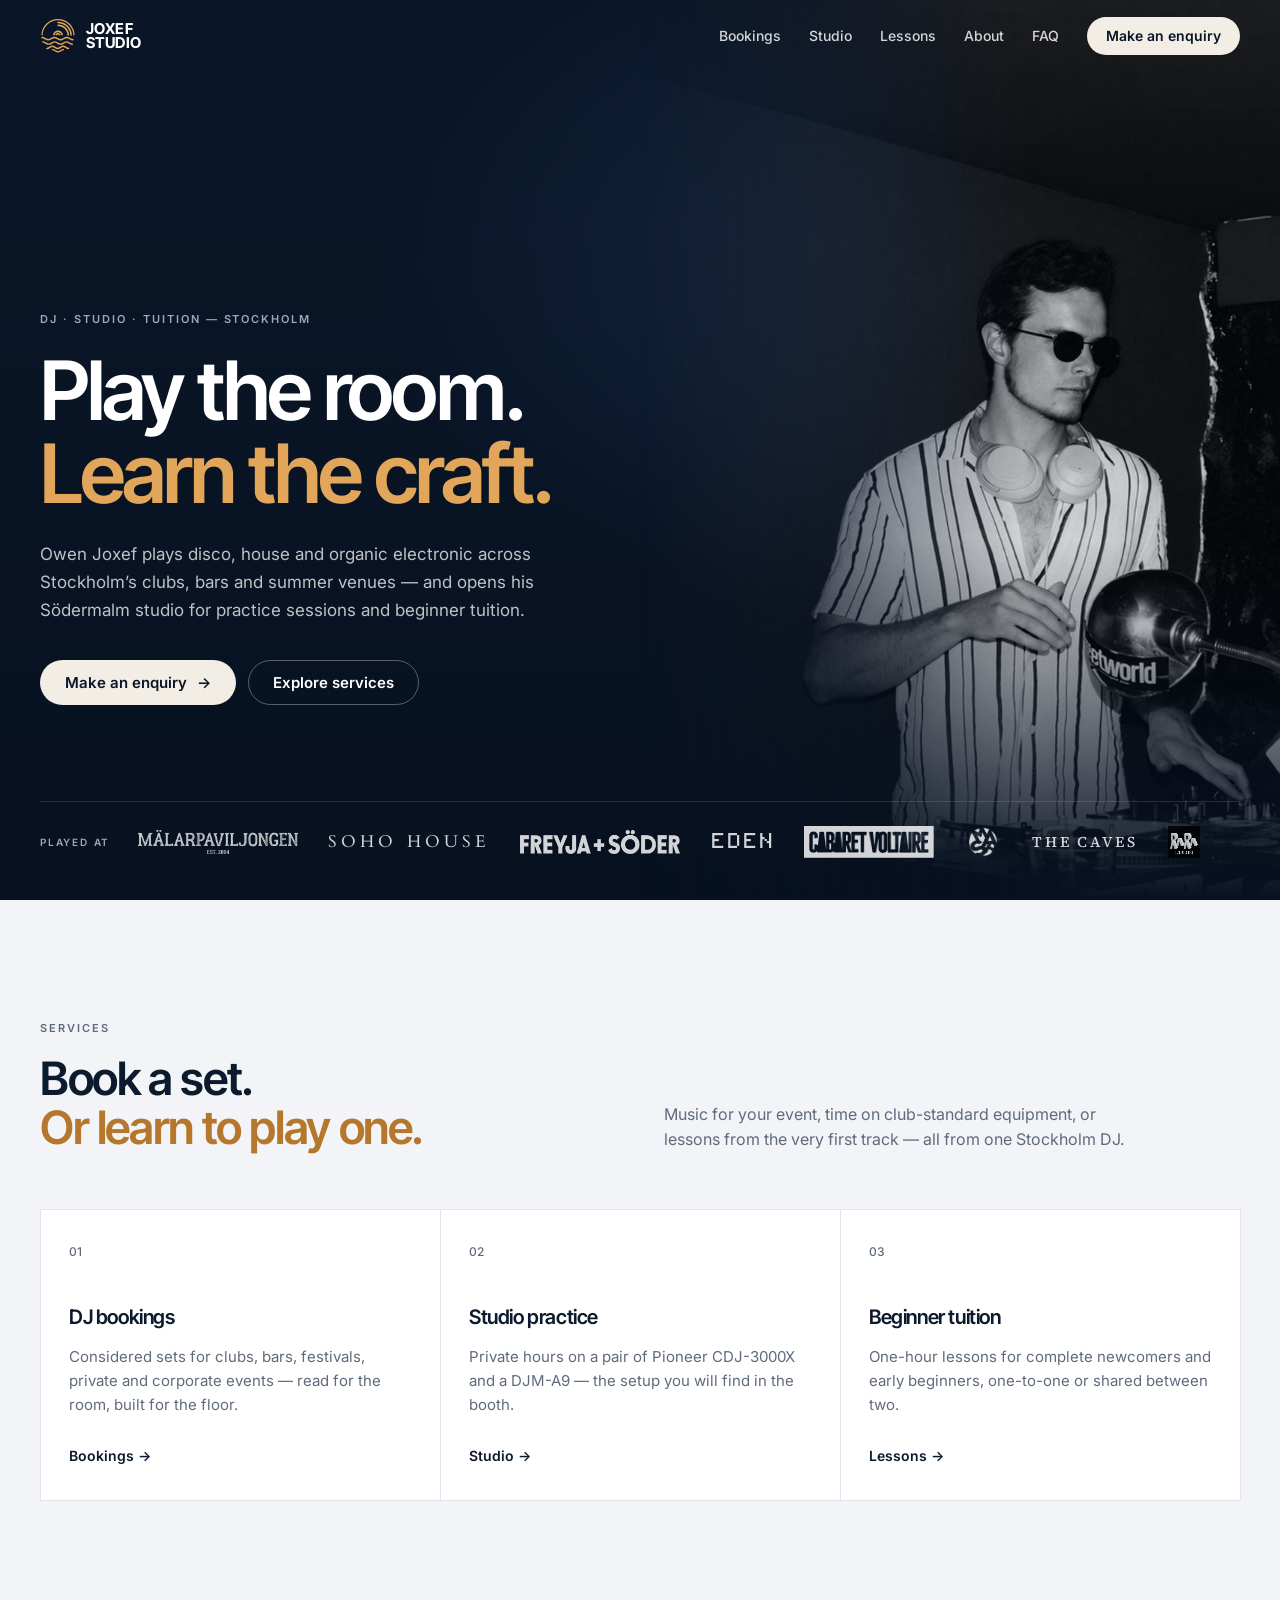
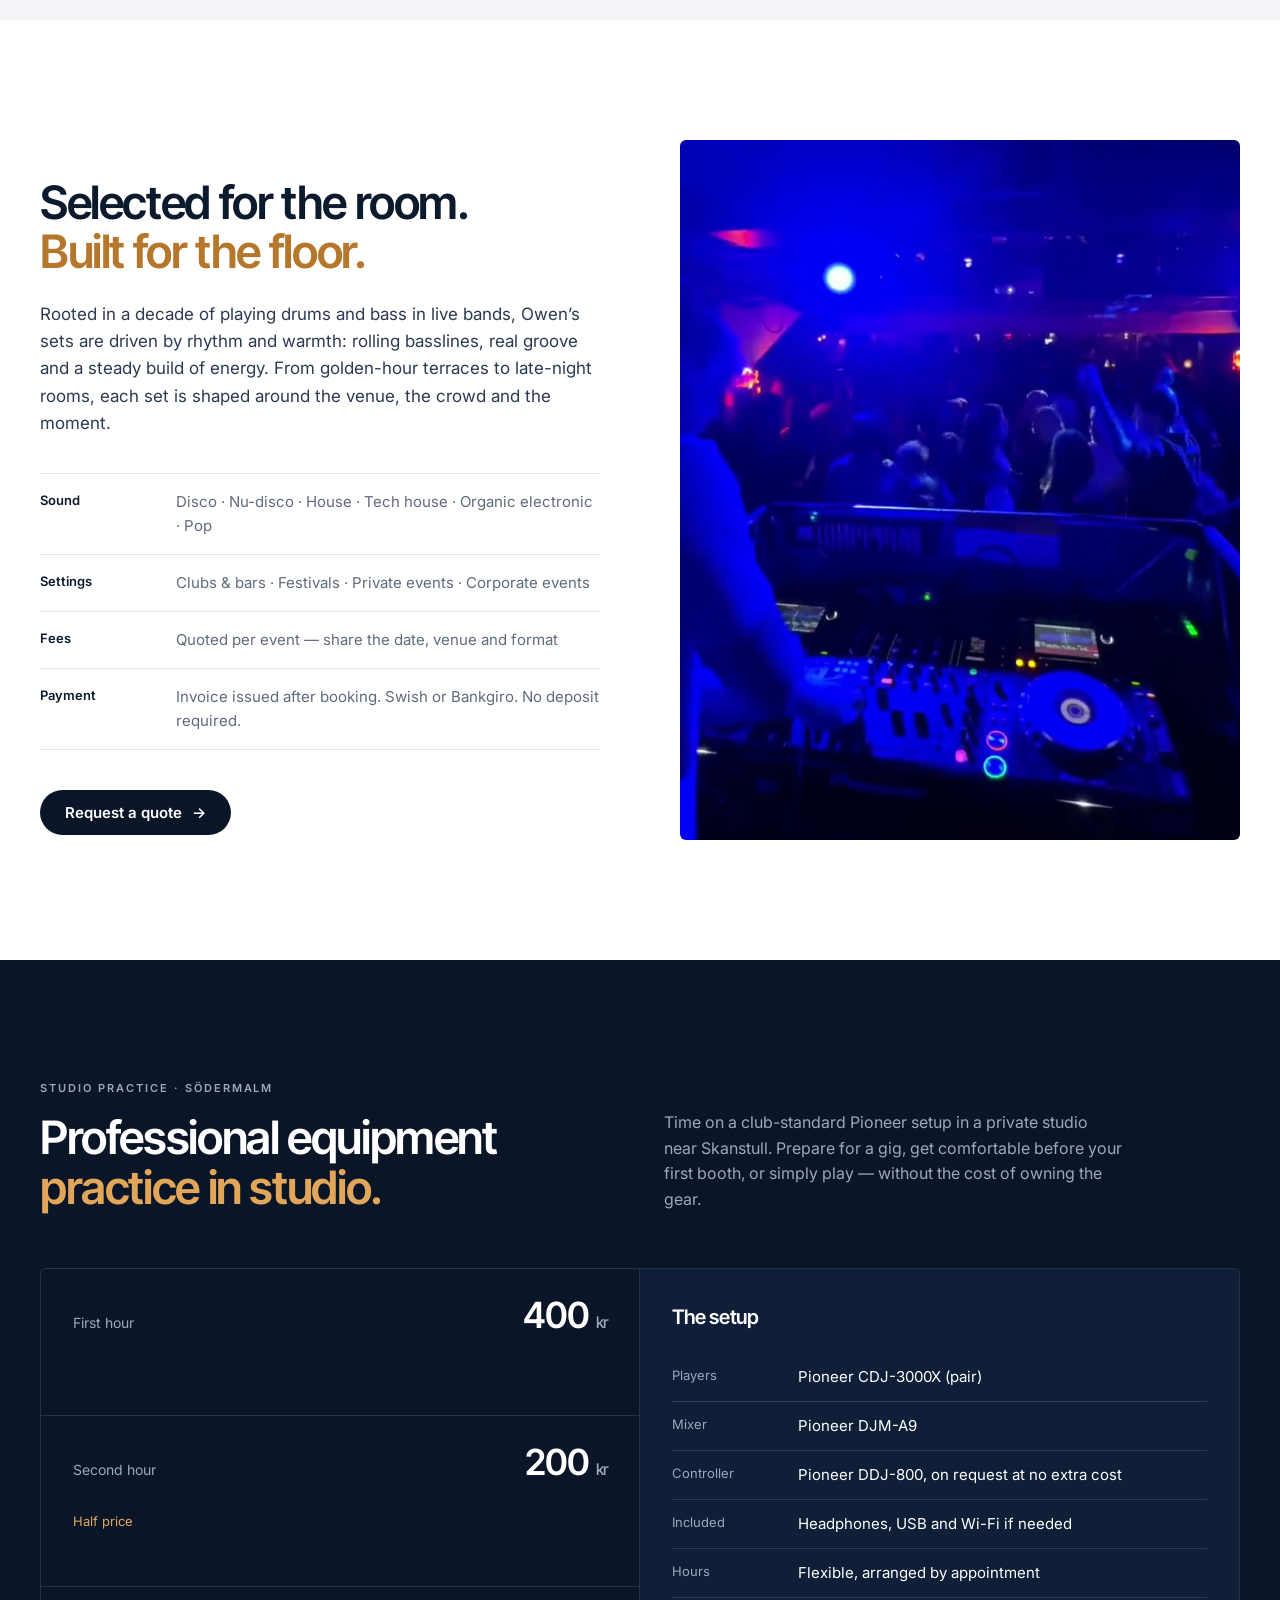
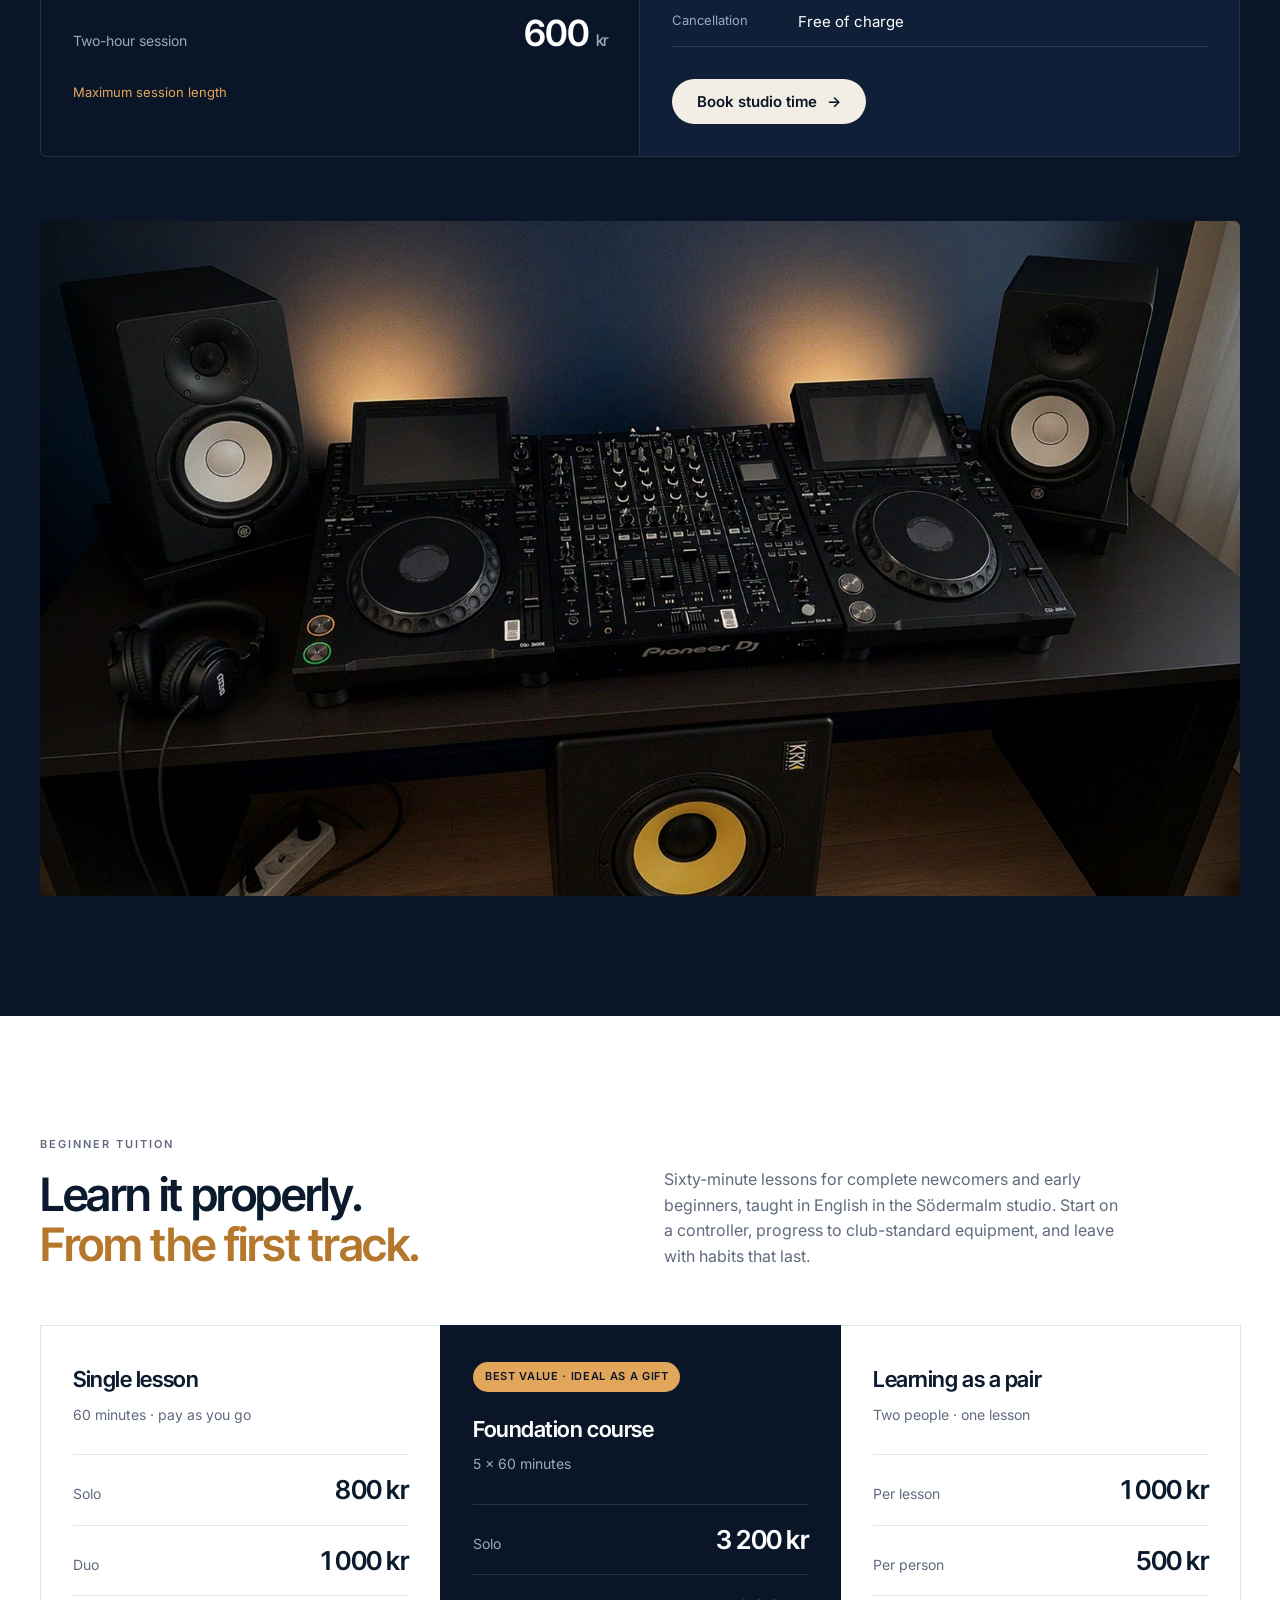
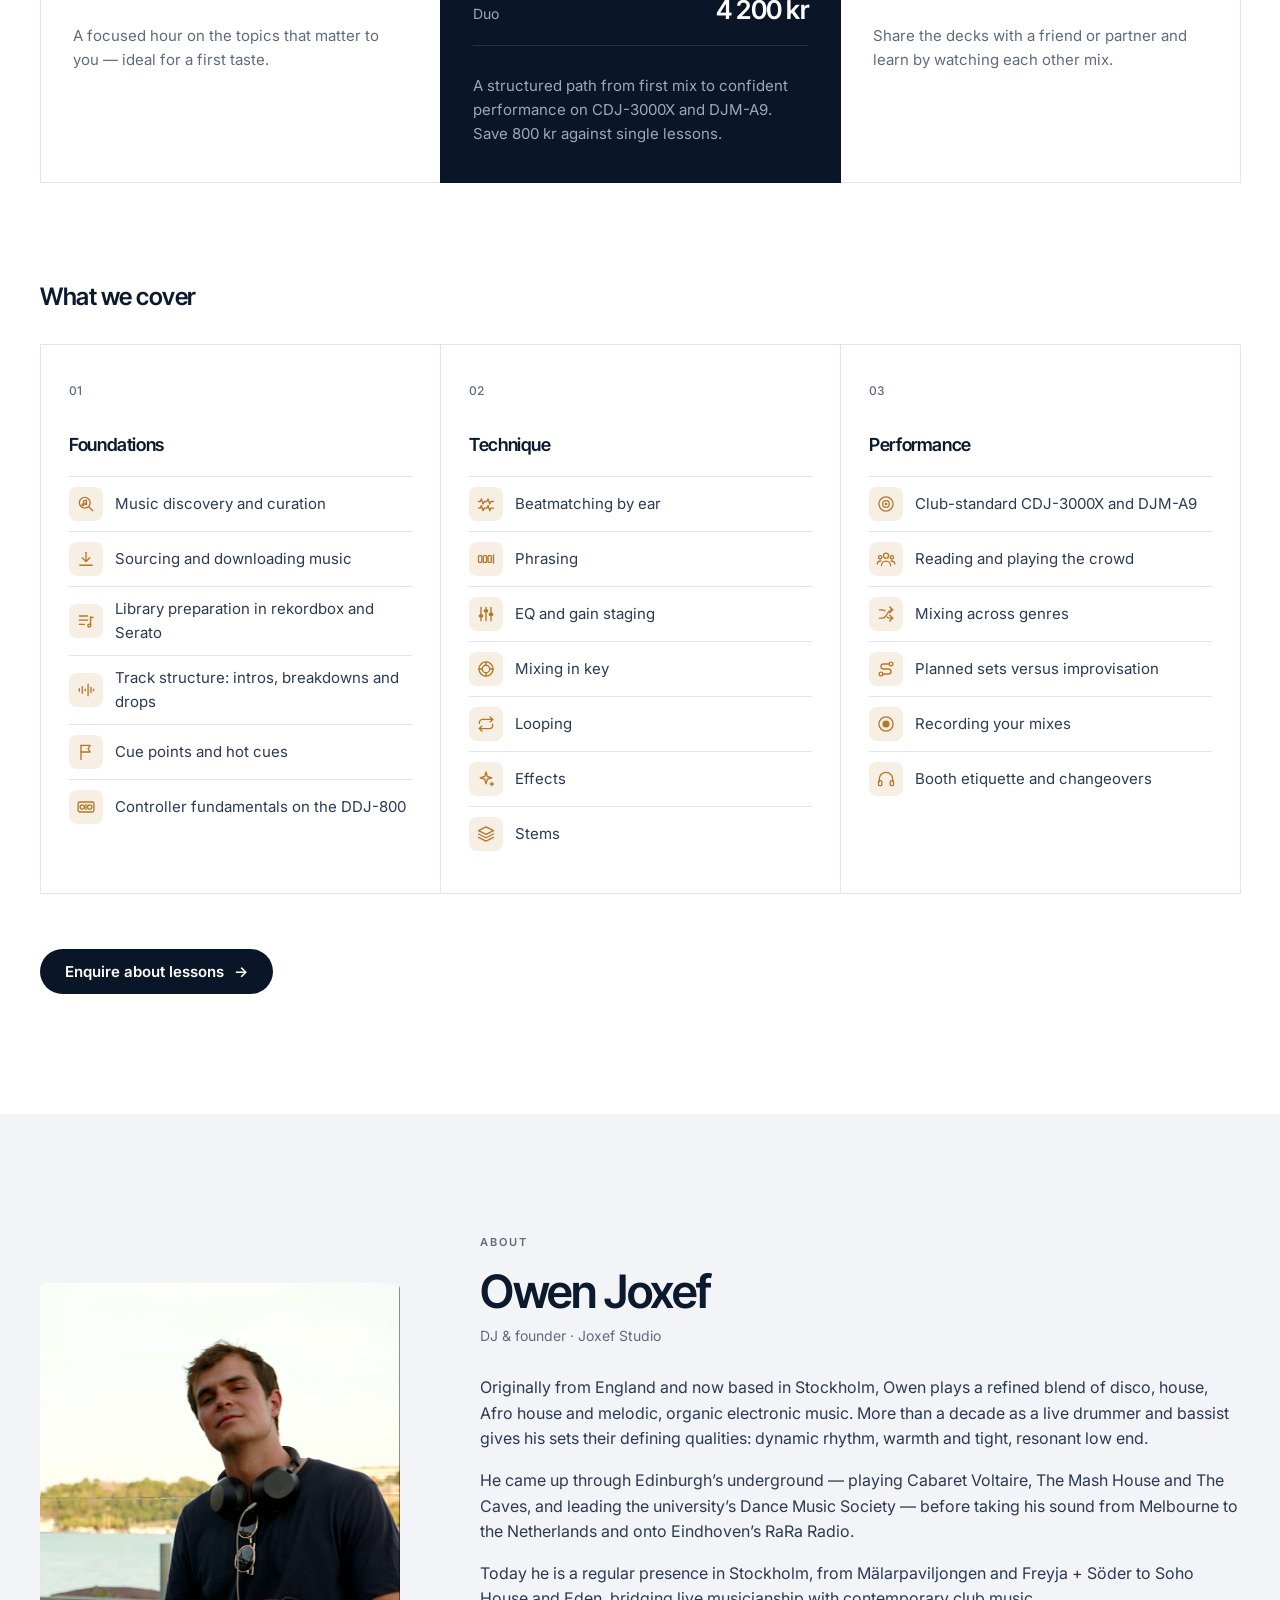
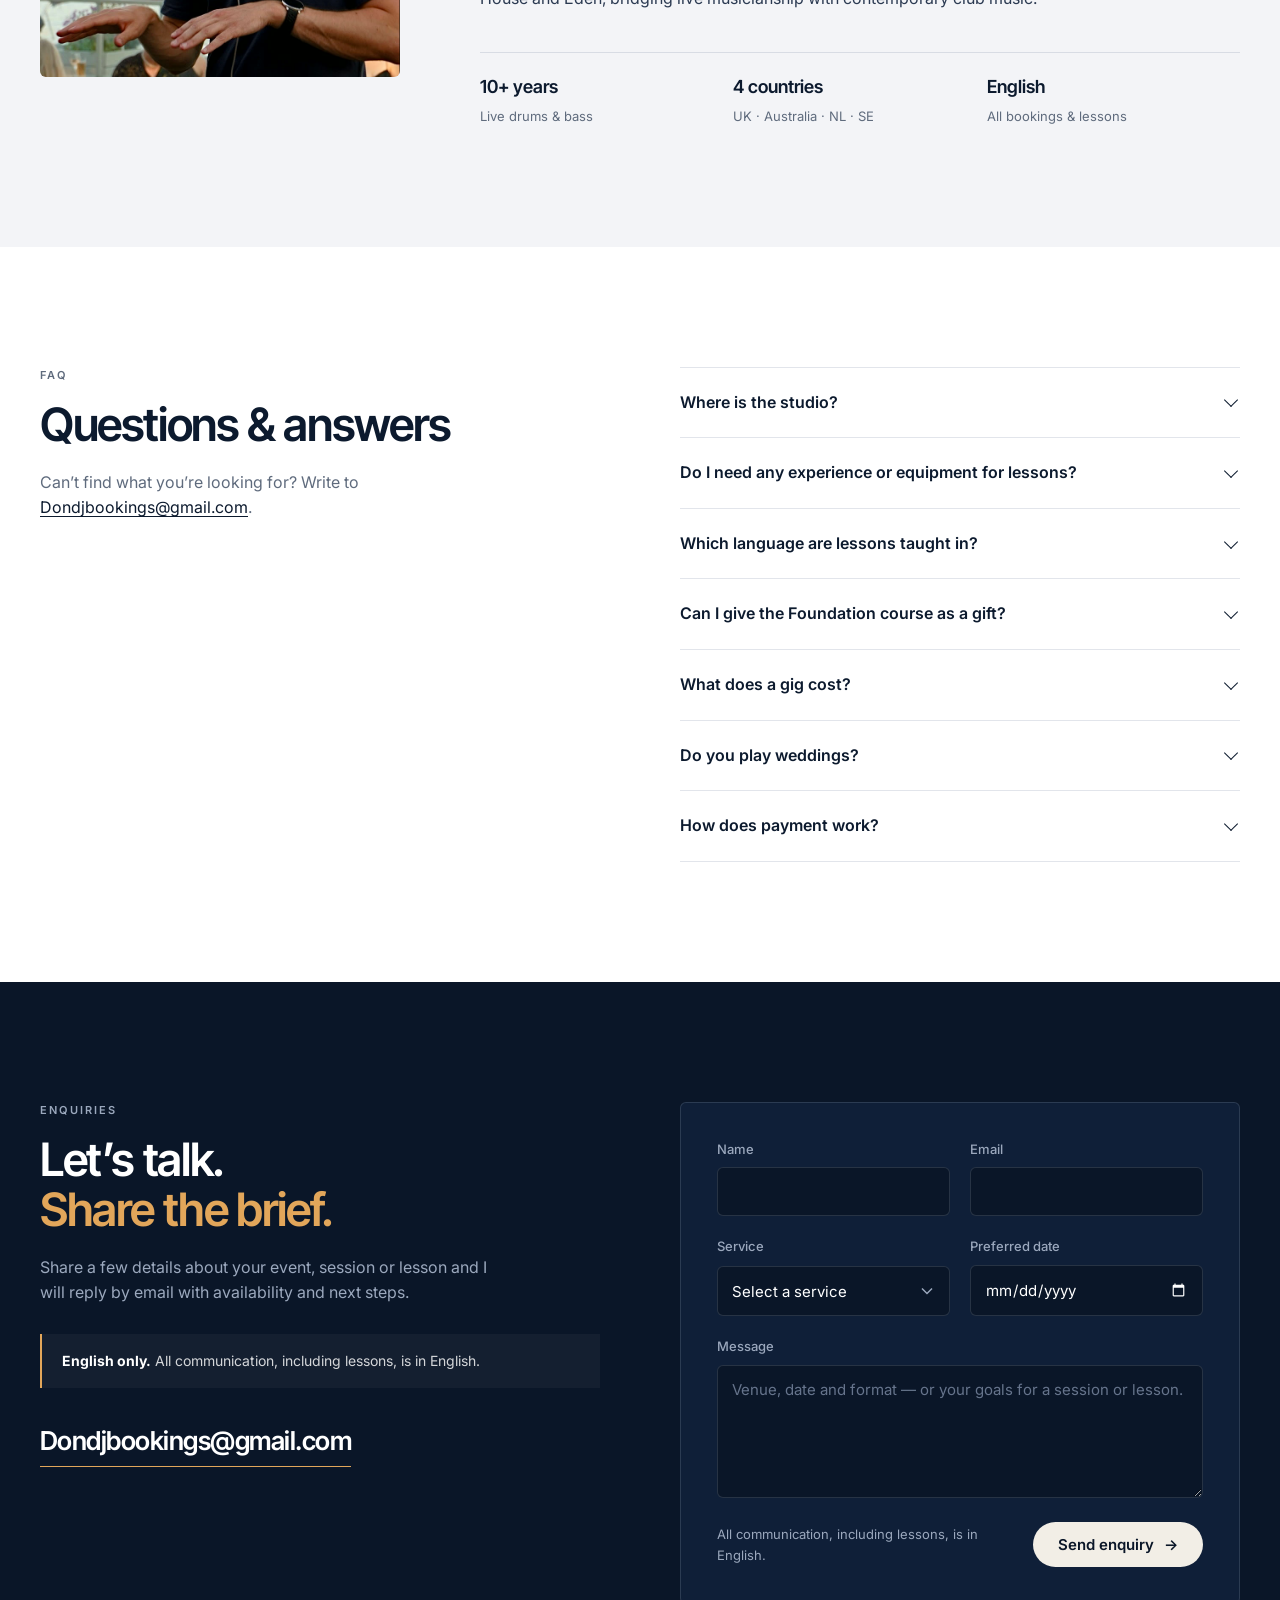
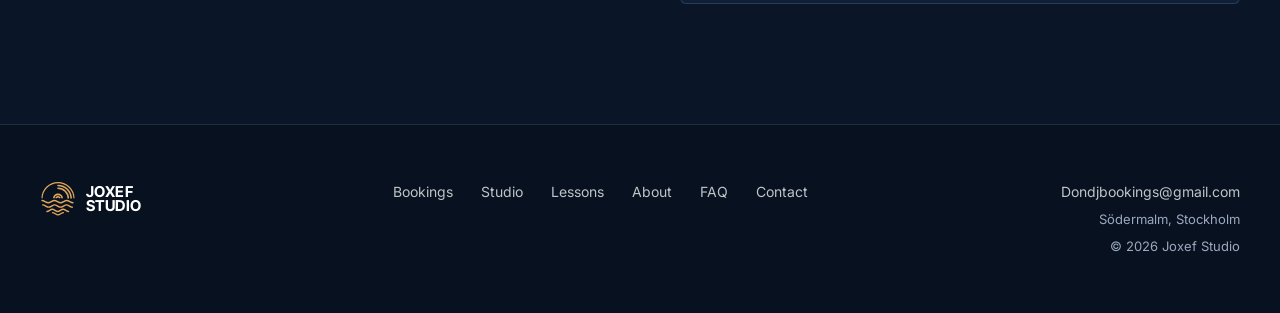
==== index.html @ fbe7a9bc "Launch Joxef Studio website Co-authored-by: Cursor <cursoragent@cursor.com>" ====
<!DOCTYPE html>
<html lang="en">
  <head>
    <meta charset="UTF-8" />
    <meta name="viewport" content="width=device-width, initial-scale=1.0" />
    <title>Joxef Studio | Owen Joxef — DJ, Studio Practice &amp; Tuition in Stockholm</title>
    <meta
      name="description"
      content="Owen Joxef is a Stockholm-based DJ playing disco, house and organic electronic. Bookings for clubs, festivals and private events, plus CDJ-3000X and DJM-A9 studio practice and beginner tuition in Södermalm."
    />
    <meta name="theme-color" content="#0a1628" />
    <link rel="icon" href="assets/favicon.svg?v=4" type="image/svg+xml" />
    <link rel="preconnect" href="https://fonts.googleapis.com" />
    <link rel="preconnect" href="https://fonts.gstatic.com" crossorigin />
    <link
      href="https://fonts.googleapis.com/css2?family=Inter+Tight:wght@500;600;700&family=Inter:wght@400;500;600&family=Cardo&family=Source+Serif+4:wght@500&display=swap"
      rel="stylesheet"
    />
    <link rel="stylesheet" href="styles.css?v=4" />
  </head>
  <body>
    <a class="skip-link" href="#main">Skip to content</a>

    <svg class="sr-only" aria-hidden="true" focusable="false">
      <defs>
        <g id="i-discover" fill="none" stroke="currentColor" stroke-width="1.6" stroke-linecap="round" stroke-linejoin="round">
          <circle cx="10.5" cy="10.5" r="6.5" /><path d="m20 20-4.7-4.7" /><path d="M9 13V8.2l3.5-.9v4.4" /><circle cx="8.2" cy="13" r="1" /><circle cx="11.7" cy="11.7" r="1" />
        </g>
        <g id="i-download" fill="none" stroke="currentColor" stroke-width="1.6" stroke-linecap="round" stroke-linejoin="round">
          <path d="M12 4v11" /><path d="m7.5 10.5 4.5 4.5 4.5-4.5" /><path d="M4.5 19.5h15" />
        </g>
        <g id="i-library" fill="none" stroke="currentColor" stroke-width="1.6" stroke-linecap="round" stroke-linejoin="round">
          <path d="M4 6h10M4 11h10M4 16h6" /><path d="M17.5 17V7l3 1" /><circle cx="16" cy="17.5" r="1.8" />
        </g>
        <g id="i-controller" fill="none" stroke="currentColor" stroke-width="1.6" stroke-linecap="round" stroke-linejoin="round">
          <rect x="2.5" y="6" width="19" height="12" rx="2" /><circle cx="7.5" cy="12" r="2.6" /><circle cx="16.5" cy="12" r="2.6" /><path d="M12 9v6" />
        </g>
        <g id="i-beatmatch" fill="none" stroke="currentColor" stroke-width="1.6" stroke-linecap="round" stroke-linejoin="round">
          <path d="M3 9h2l1.5-3 2 6 1.5-3h3l1.5-3 2 6 1.5-3H21" /><path d="M3 17h2l1.5-3 2 6 1.5-3h3l1.5-3 2 6 1.5-3H21" />
        </g>
        <g id="i-phrase" fill="none" stroke="currentColor" stroke-width="1.6" stroke-linecap="round" stroke-linejoin="round">
          <rect x="3" y="8" width="4" height="8" rx="1" /><rect x="8.7" y="8" width="4" height="8" rx="1" /><rect x="14.4" y="8" width="4" height="8" rx="1" /><path d="M21 7v10" />
        </g>
        <g id="i-loop" fill="none" stroke="currentColor" stroke-width="1.6" stroke-linecap="round" stroke-linejoin="round">
          <path d="M17 3.5 20 6.5l-3 3" /><path d="M4 11.5v-1a4 4 0 0 1 4-4h12" /><path d="M7 20.5 4 17.5l3-3" /><path d="M20 12.5v1a4 4 0 0 1-4 4H4" />
        </g>
        <g id="i-effects" fill="none" stroke="currentColor" stroke-width="1.6" stroke-linecap="round" stroke-linejoin="round">
          <path d="M12 3.5 13.6 9l5.4 1.6-5.4 1.6L12 17.7l-1.6-5.5L5 10.6 10.4 9z" /><path d="M19 16v4M17 18h4" />
        </g>
        <g id="i-stems" fill="none" stroke="currentColor" stroke-width="1.6" stroke-linecap="round" stroke-linejoin="round">
          <path d="m12 3.5 9 4.5-9 4.5L3 8z" /><path d="m3 12 9 4.5 9-4.5" /><path d="m3 16 9 4.5 9-4.5" />
        </g>
        <g id="i-cdj" fill="none" stroke="currentColor" stroke-width="1.6" stroke-linecap="round" stroke-linejoin="round">
          <circle cx="12" cy="12" r="8.5" /><circle cx="12" cy="12" r="4" /><circle cx="12" cy="12" r=".8" fill="currentColor" />
        </g>
        <g id="i-genres" fill="none" stroke="currentColor" stroke-width="1.6" stroke-linecap="round" stroke-linejoin="round">
          <path d="M16.5 3.5 20 7l-3.5 3.5" /><path d="M4 17h3.5c2 0 3.2-1 4.3-2.6l2.4-3.8C15.3 9 16.5 7 18.5 7H20" /><path d="M16.5 13.5 20 17l-3.5 3.5" /><path d="M4 7h3.5c1.4 0 2.4.5 3.2 1.3" /><path d="M13.3 15.7c.8.8 1.8 1.3 3.2 1.3H20" />
        </g>
        <g id="i-structure" fill="none" stroke="currentColor" stroke-width="1.6" stroke-linecap="round" stroke-linejoin="round">
          <path d="M4 10.5v3M7.5 8v8M11 11v2M14.5 5v14M18 9v6M21 11v2" />
        </g>
        <g id="i-cue" fill="none" stroke="currentColor" stroke-width="1.6" stroke-linecap="round" stroke-linejoin="round">
          <path d="M6 21V4" /><path d="M6 4h11l-2.5 4L17 12H6" />
        </g>
        <g id="i-eq" fill="none" stroke="currentColor" stroke-width="1.6" stroke-linecap="round" stroke-linejoin="round">
          <path d="M6 4v16M12 4v16M18 4v16" /><rect x="4" y="13" width="4" height="2.5" rx="1" fill="currentColor" /><rect x="10" y="7" width="4" height="2.5" rx="1" fill="currentColor" /><rect x="16" y="11" width="4" height="2.5" rx="1" fill="currentColor" />
        </g>
        <g id="i-key" fill="none" stroke="currentColor" stroke-width="1.6" stroke-linecap="round" stroke-linejoin="round">
          <circle cx="12" cy="12" r="8.5" /><circle cx="12" cy="12" r="4.5" /><path d="M12 3.5v4M20.5 12h-4M12 20.5v-4M3.5 12h4" />
        </g>
        <g id="i-crowd" fill="none" stroke="currentColor" stroke-width="1.6" stroke-linecap="round" stroke-linejoin="round">
          <circle cx="12" cy="8" r="3" /><path d="M6.5 20a5.5 5.5 0 0 1 11 0" /><circle cx="5" cy="10" r="2" /><path d="M1.5 18a3.5 3.5 0 0 1 4.5-3.4" /><circle cx="19" cy="10" r="2" /><path d="M22.5 18a3.5 3.5 0 0 0-4.5-3.4" />
        </g>
        <g id="i-record" fill="none" stroke="currentColor" stroke-width="1.6" stroke-linecap="round" stroke-linejoin="round">
          <circle cx="12" cy="12" r="8.5" /><circle cx="12" cy="12" r="3.5" fill="currentColor" />
        </g>
        <g id="i-etiquette" fill="none" stroke="currentColor" stroke-width="1.6" stroke-linecap="round" stroke-linejoin="round">
          <path d="M4 15v-3a8 8 0 0 1 16 0v3" /><rect x="3" y="14" width="4" height="6" rx="1.5" /><rect x="17" y="14" width="4" height="6" rx="1.5" />
        </g>
        <g id="i-plan" fill="none" stroke="currentColor" stroke-width="1.6" stroke-linecap="round" stroke-linejoin="round">
          <circle cx="6" cy="18" r="2.2" /><circle cx="18" cy="6" r="2.2" /><path d="M8.2 18H15a3 3 0 0 0 0-6H9a3 3 0 0 1 0-6h6.8" />
        </g>
      </defs>
    </svg>

    <header class="site-header" data-header>
      <div class="header-inner">
        <a class="brand" href="#top" aria-label="Joxef Studio, back to top">
          <img class="brand-mark" src="assets/mark.svg?v=4" alt="" width="36" height="36" />
          <span class="wordmark">
            <span>Joxef</span>
            <span>Studio</span>
          </span>
        </a>
        <nav class="site-nav" id="site-nav" data-nav aria-label="Main">
          <a href="#bookings">Bookings</a>
          <a href="#studio">Studio</a>
          <a href="#lessons">Lessons</a>
          <a href="#about">About</a>
          <a href="#faq">FAQ</a>
          <a class="btn btn-light btn-sm nav-cta" href="#contact">Make an enquiry</a>
        </nav>
        <button
          class="nav-toggle"
          type="button"
          aria-expanded="false"
          aria-controls="site-nav"
          data-nav-toggle
        >
          <span class="sr-only">Open menu</span>
          <span class="bar"></span>
          <span class="bar"></span>
        </button>
      </div>
    </header>

    <main id="main">
      <!-- Hero -->
      <section class="hero" id="top">
        <figure class="hero-media" data-photo>
          <img src="assets/hero.jpg" alt="Owen Joxef behind the decks" />
        </figure>
        <div class="container hero-inner">
          <div class="hero-copy">
            <p class="kicker reveal">DJ · Studio · Tuition — Stockholm</p>
            <h1 class="hero-title reveal">
              Play the room.<br />
              <span class="accent">Learn the craft.</span>
            </h1>
            <p class="hero-lead reveal">
              Owen Joxef plays disco, house and organic electronic across Stockholm’s clubs,
              bars and summer venues — and opens his Södermalm studio for practice sessions
              and beginner tuition.
            </p>
            <div class="hero-actions reveal">
              <a class="btn btn-light" href="#contact">
                Make an enquiry <span class="arrow" aria-hidden="true">→</span>
              </a>
              <a class="btn btn-outline" href="#services">Explore services</a>
            </div>
          </div>
          <div class="credits reveal">
            <span class="credits-label">Played at</span>
            <ul class="venue-logos">
              <li>
                <img class="logo-white" src="assets/venues/malarpaviljongen.png" alt="Mälarpaviljongen" />
              </li>
              <li><span class="venue-word venue-soho">Soho House</span></li>
              <li>
                <img class="logo-white" src="assets/venues/freyja-soder.png" alt="Freyja + Söder" />
              </li>
              <li><span class="venue-word venue-eden">Eden</span></li>
              <li>
                <img src="assets/venues/cabaret-voltaire.png" alt="Cabaret Voltaire" />
              </li>
              <li>
                <img class="logo-white" src="assets/venues/mash-house.png" alt="The Mash House" />
              </li>
              <li>
                <span class="venue-word venue-caves">The Caves</span>
              </li>
              <li>
                <img class="logo-screen" src="assets/venues/rara-radio.jpg" alt="RaRa Radio" />
              </li>
            </ul>
          </div>
        </div>
      </section>

      <!-- Services overview -->
      <section class="section section-grey" id="services">
        <div class="container">
          <div class="section-head">
            <div>
              <p class="eyebrow reveal">Services</p>
              <h2 class="section-title reveal">
                Book a set.<br />
                <span class="accent">Or learn to play one.</span>
              </h2>
            </div>
            <p class="section-intro reveal">
              Music for your event, time on club-standard equipment, or lessons from the very
              first track — all from one Stockholm&nbsp;DJ.
            </p>
          </div>

          <div class="grid grid-3">
            <a class="card card-link reveal" href="#bookings">
              <span class="card-num">01</span>
              <h3>DJ bookings</h3>
              <p>
                Considered sets for clubs, bars, festivals, private and corporate events —
                read for the room, built for the floor.
              </p>
              <span class="card-more">Bookings <span aria-hidden="true">→</span></span>
            </a>
            <a class="card card-link reveal" href="#studio">
              <span class="card-num">02</span>
              <h3>Studio practice</h3>
              <p>
                Private hours on a pair of Pioneer CDJ-3000X and a DJM-A9 — the setup you will
                find in the booth.
              </p>
              <span class="card-more">Studio <span aria-hidden="true">→</span></span>
            </a>
            <a class="card card-link reveal" href="#lessons">
              <span class="card-num">03</span>
              <h3>Beginner tuition</h3>
              <p>
                One-hour lessons for complete newcomers and early beginners, one-to-one or
                shared between two.
              </p>
              <span class="card-more">Lessons <span aria-hidden="true">→</span></span>
            </a>
          </div>
        </div>
      </section>

      <!-- Bookings -->
      <section class="section" id="bookings">
        <div class="container split">
          <div>
            <p class="eyebrow reveal">DJ bookings</p>
            <h2 class="section-title reveal">
              Selected for the room.<br />
              <span class="accent">Built for the floor.</span>
            </h2>
            <p class="body-lg reveal">
              Rooted in a decade of playing drums and bass in live bands, Owen’s sets are
              driven by rhythm and warmth: rolling basslines, real groove and a steady build
              of energy. From golden-hour terraces to late-night rooms, each set is shaped
              around the venue, the crowd and the moment.
            </p>

            <dl class="facts reveal">
              <div>
                <dt>Sound</dt>
                <dd>Disco · Nu-disco · House · Tech house · Organic electronic · Pop</dd>
              </div>
              <div>
                <dt>Settings</dt>
                <dd>Clubs &amp; bars · Festivals · Private events · Corporate events</dd>
              </div>
              <div>
                <dt>Fees</dt>
                <dd>Quoted per event — share the date, venue and format</dd>
              </div>
              <div>
                <dt>Payment</dt>
                <dd>
                  Invoice issued after booking. Swish or Bankgiro. No deposit required.
                </dd>
              </div>
            </dl>

            <a class="btn btn-dark reveal" href="#contact" data-service="DJ booking">
              Request a quote <span class="arrow" aria-hidden="true">→</span>
            </a>
          </div>
          <figure class="photo photo-tall reveal">
            <video
              class="club-loop"
              src="assets/club-loop.mp4"
              poster="assets/club-loop.jpg"
              autoplay
              muted
              loop
              playsinline
              preload="metadata"
              aria-label="Owen Joxef playing to a full dance floor at Patricia, Stockholm"
            ></video>
          </figure>
        </div>
      </section>

      <!-- Studio -->
      <section class="section section-dark" id="studio">
        <div class="container">
          <div class="section-head">
            <div>
              <p class="eyebrow reveal">Studio practice · Södermalm</p>
              <h2 class="section-title reveal">
                Professional equipment<br />
                <span class="accent">practice in studio.</span>
              </h2>
            </div>
            <p class="section-intro reveal">
              Time on a club-standard Pioneer setup in a private studio near Skanstull. Prepare
              for a gig, get comfortable before your first booth, or simply play — without the
              cost of owning the gear.
            </p>
          </div>

          <div class="studio-grid">
            <div class="rates reveal">
              <div class="rate">
                <span class="rate-label">First hour</span>
                <span class="rate-value">400 <small>kr</small></span>
              </div>
              <div class="rate">
                <span class="rate-label">Second hour</span>
                <span class="rate-value">200 <small>kr</small></span>
                <span class="rate-note">Half price</span>
              </div>
              <div class="rate">
                <span class="rate-label">Two-hour session</span>
                <span class="rate-value">600 <small>kr</small></span>
                <span class="rate-note">Maximum session length</span>
              </div>
            </div>

            <div class="spec reveal">
              <h3 class="spec-title">The setup</h3>
              <ul class="spec-list">
                <li><span>Players</span> Pioneer CDJ-3000X (pair)</li>
                <li><span>Mixer</span> Pioneer DJM-A9</li>
                <li><span>Controller</span> Pioneer DDJ-800, on request at no extra cost</li>
                <li><span>Included</span> Headphones, USB and Wi-Fi if needed</li>
                <li><span>Hours</span> Flexible, arranged by appointment</li>
                <li><span>Cancellation</span> Free of charge</li>
              </ul>
              <a class="btn btn-light" href="#contact" data-service="Studio practice">
                Book studio time <span class="arrow" aria-hidden="true">→</span>
              </a>
            </div>
          </div>

          <figure class="photo photo-studio reveal" data-photo>
            <img
              src="assets/studio.jpg"
              alt="The full studio setup: two CDJ-3000X, a DJM-A9, Yamaha monitors and a KRK subwoofer"
            />
            <figcaption class="photo-empty">Photo — full studio setup</figcaption>
          </figure>
        </div>
      </section>

      <!-- Lessons -->
      <section class="section" id="lessons">
        <div class="container">
          <div class="section-head">
            <div>
              <p class="eyebrow reveal">Beginner tuition</p>
              <h2 class="section-title reveal">
                Learn it properly.<br />
                <span class="accent">From the first track.</span>
              </h2>
            </div>
            <p class="section-intro reveal">
              Sixty-minute lessons for complete newcomers and early beginners, taught in English
              in the Södermalm studio. Start on a controller, progress to club-standard
              equipment, and leave with habits that last.
            </p>
          </div>

          <div class="grid grid-3 pricing">
            <article class="plan reveal">
              <h3>Single lesson</h3>
              <p class="plan-sub">60 minutes · pay as you go</p>
              <div class="plan-prices">
                <div><span>Solo</span><strong>800 kr</strong></div>
                <div><span>Duo</span><strong>1 000 kr</strong></div>
              </div>
              <p class="plan-text">
                A focused hour on the topics that matter to you — ideal for a first taste.
              </p>
            </article>

            <article class="plan plan-featured reveal">
              <span class="plan-badge">Best value · Ideal as a gift</span>
              <h3>Foundation course</h3>
              <p class="plan-sub">5 × 60 minutes</p>
              <div class="plan-prices">
                <div><span>Solo</span><strong>3 200 kr</strong></div>
                <div><span>Duo</span><strong>4 200 kr</strong></div>
              </div>
              <p class="plan-text">
                A structured path from first mix to confident performance on CDJ-3000X and
                DJM-A9. Save 800 kr against single lessons.
              </p>
            </article>

            <article class="plan reveal">
              <h3>Learning as a pair</h3>
              <p class="plan-sub">Two people · one lesson</p>
              <div class="plan-prices">
                <div><span>Per lesson</span><strong>1 000 kr</strong></div>
                <div><span>Per person</span><strong>500 kr</strong></div>
              </div>
              <p class="plan-text">
                Share the decks with a friend or partner and learn by watching each other mix.
              </p>
            </article>
          </div>

          <div class="curriculum">
            <h3 class="curriculum-title reveal">What we cover</h3>
            <div class="grid grid-3">
              <div class="stage reveal">
                <span class="card-num">01</span>
                <h4>Foundations</h4>
                <ul class="topics">
                  <li><svg class="icon" viewBox="0 0 24 24" aria-hidden="true"><use href="#i-discover" /></svg>Music discovery and curation</li>
                  <li><svg class="icon" viewBox="0 0 24 24" aria-hidden="true"><use href="#i-download" /></svg>Sourcing and downloading music</li>
                  <li><svg class="icon" viewBox="0 0 24 24" aria-hidden="true"><use href="#i-library" /></svg>Library preparation in rekordbox and Serato</li>
                  <li><svg class="icon" viewBox="0 0 24 24" aria-hidden="true"><use href="#i-structure" /></svg>Track structure: intros, breakdowns and drops</li>
                  <li><svg class="icon" viewBox="0 0 24 24" aria-hidden="true"><use href="#i-cue" /></svg>Cue points and hot cues</li>
                  <li><svg class="icon" viewBox="0 0 24 24" aria-hidden="true"><use href="#i-controller" /></svg>Controller fundamentals on the DDJ-800</li>
                </ul>
              </div>
              <div class="stage reveal">
                <span class="card-num">02</span>
                <h4>Technique</h4>
                <ul class="topics">
                  <li><svg class="icon" viewBox="0 0 24 24" aria-hidden="true"><use href="#i-beatmatch" /></svg>Beatmatching by ear</li>
                  <li><svg class="icon" viewBox="0 0 24 24" aria-hidden="true"><use href="#i-phrase" /></svg>Phrasing</li>
                  <li><svg class="icon" viewBox="0 0 24 24" aria-hidden="true"><use href="#i-eq" /></svg>EQ and gain staging</li>
                  <li><svg class="icon" viewBox="0 0 24 24" aria-hidden="true"><use href="#i-key" /></svg>Mixing in key</li>
                  <li><svg class="icon" viewBox="0 0 24 24" aria-hidden="true"><use href="#i-loop" /></svg>Looping</li>
                  <li><svg class="icon" viewBox="0 0 24 24" aria-hidden="true"><use href="#i-effects" /></svg>Effects</li>
                  <li><svg class="icon" viewBox="0 0 24 24" aria-hidden="true"><use href="#i-stems" /></svg>Stems</li>
                </ul>
              </div>
              <div class="stage reveal">
                <span class="card-num">03</span>
                <h4>Performance</h4>
                <ul class="topics">
                  <li><svg class="icon" viewBox="0 0 24 24" aria-hidden="true"><use href="#i-cdj" /></svg>Club-standard CDJ-3000X and DJM-A9</li>
                  <li><svg class="icon" viewBox="0 0 24 24" aria-hidden="true"><use href="#i-crowd" /></svg>Reading and playing the crowd</li>
                  <li><svg class="icon" viewBox="0 0 24 24" aria-hidden="true"><use href="#i-genres" /></svg>Mixing across genres</li>
                  <li><svg class="icon" viewBox="0 0 24 24" aria-hidden="true"><use href="#i-plan" /></svg>Planned sets versus improvisation</li>
                  <li><svg class="icon" viewBox="0 0 24 24" aria-hidden="true"><use href="#i-record" /></svg>Recording your mixes</li>
                  <li><svg class="icon" viewBox="0 0 24 24" aria-hidden="true"><use href="#i-etiquette" /></svg>Booth etiquette and changeovers</li>
                </ul>
              </div>
            </div>
          </div>

          <a class="btn btn-dark reveal" href="#contact" data-service="Lessons">
            Enquire about lessons <span class="arrow" aria-hidden="true">→</span>
          </a>
        </div>
      </section>

      <!-- About -->
      <section class="section section-grey" id="about">
        <div class="container split split-reverse">
          <figure class="photo photo-portrait reveal" data-photo>
            <img src="assets/portrait.jpg" alt="Owen Joxef mid-set at a rooftop venue by the water" />
            <figcaption class="photo-empty">Photo — portrait</figcaption>
          </figure>
          <div>
            <p class="eyebrow reveal">About</p>
            <h2 class="section-title reveal">Owen Joxef</h2>
            <p class="role reveal">DJ &amp; founder · Joxef Studio</p>
            <div class="bio reveal">
              <p>
                Originally from England and now based in Stockholm, Owen plays a refined blend
                of disco, house, Afro house and melodic, organic electronic music. More than a
                decade as a live drummer and bassist gives his sets their defining qualities:
                dynamic rhythm, warmth and tight, resonant low end.
              </p>
              <p>
                He came up through Edinburgh’s underground — playing Cabaret Voltaire, The Mash
                House and The Caves, and leading the university’s Dance Music Society — before
                taking his sound from Melbourne to the Netherlands and onto Eindhoven’s RaRa
                Radio.
              </p>
              <p>
                Today he is a regular presence in Stockholm, from Mälarpaviljongen and Freyja +
                Söder to Soho House and Eden, bridging live musicianship with contemporary club
                music.
              </p>
            </div>
            <dl class="stats reveal">
              <div><dt>10+ years</dt><dd>Live drums &amp; bass</dd></div>
              <div><dt>4 countries</dt><dd>UK · Australia · NL · SE</dd></div>
              <div><dt>English</dt><dd>All bookings &amp; lessons</dd></div>
            </dl>
          </div>
        </div>
      </section>

      <!-- FAQ -->
      <section class="section" id="faq">
        <div class="container split split-top">
          <div>
            <p class="eyebrow reveal">FAQ</p>
            <h2 class="section-title reveal">Questions &amp; answers</h2>
            <p class="section-intro reveal">
              Can’t find what you’re looking for? Write to
              <a href="mailto:Dondjbookings@gmail.com">Dondjbookings@gmail.com</a>.
            </p>
          </div>
          <div class="faq reveal">
            <details>
              <summary>Where is the studio?</summary>
              <p>
                In Södermalm, a short walk from Skanstull. The exact address is shared once your
                session is confirmed.
              </p>
            </details>
            <details>
              <summary>Do I need any experience or equipment for lessons?</summary>
              <p>
                No. Lessons are designed for complete newcomers and early beginners, and
                everything you need is provided in the studio.
              </p>
            </details>
            <details>
              <summary>Which language are lessons taught in?</summary>
              <p>All communication, including every lesson, is in English.</p>
            </details>
            <details>
              <summary>Can I give the Foundation course as a gift?</summary>
              <p>
                Yes — it makes an excellent birthday present. Mention it in your enquiry and we
                will arrange the details.
              </p>
            </details>
            <details>
              <summary>What does a gig cost?</summary>
              <p>
                Every event is quoted individually. Share the date, venue, expected guests and
                set length, and you will receive a clear proposal.
              </p>
            </details>
            <details>
              <summary>Do you play weddings?</summary>
              <p>
                Selectively — where the music brief sits within the sound: disco, house and
                feel-good dance music rather than a request-led playlist.
              </p>
            </details>
            <details>
              <summary>How does payment work?</summary>
              <p>
                An invoice is issued after booking, payable by Swish or Bankgiro. No deposit is
                required.
              </p>
            </details>
          </div>
        </div>
      </section>

      <!-- Contact -->
      <section class="section section-dark" id="contact">
        <div class="container split split-top">
          <div>
            <p class="eyebrow reveal">Enquiries</p>
            <h2 class="section-title reveal">
              Let’s talk.<br />
              <span class="accent">Share the brief.</span>
            </h2>
            <p class="section-intro reveal">
              Share a few details about your event, session or lesson and I will reply by email
              with availability and next steps.
            </p>
            <p class="lang-note reveal">
              <strong>English only.</strong> All communication, including lessons, is in
              English.
            </p>
            <a class="contact-email reveal" href="mailto:Dondjbookings@gmail.com"
              >Dondjbookings@gmail.com</a
            >
          </div>

          <form
            class="form reveal"
            action="https://formsubmit.co/Dondjbookings@gmail.com"
            method="POST"
          >
            <input type="hidden" name="_subject" value="New enquiry — Joxef Studio" />
            <input type="hidden" name="_template" value="table" />
            <input type="hidden" name="_captcha" value="false" />
            <input
              type="text"
              name="_honey"
              class="honey"
              tabindex="-1"
              autocomplete="off"
              aria-hidden="true"
            />

            <div class="form-row">
              <label class="field">
                <span>Name</span>
                <input type="text" name="name" required autocomplete="name" />
              </label>
              <label class="field">
                <span>Email</span>
                <input type="email" name="email" required autocomplete="email" />
              </label>
            </div>

            <div class="form-row">
              <label class="field">
                <span>Service</span>
                <select name="service" required data-service-select>
                  <option value="" disabled selected>Select a service</option>
                  <option value="DJ booking">DJ booking</option>
                  <option value="Studio practice">Studio practice</option>
                  <option value="Lessons">Lessons — single</option>
                  <option value="Foundation course">Foundation course (5 lessons)</option>
                  <option value="Gift">Gift — Foundation course</option>
                  <option value="Other">Other</option>
                </select>
              </label>
              <label class="field">
                <span>Preferred date</span>
                <input type="date" name="preferred_date" />
              </label>
            </div>

            <label class="field">
              <span>Message</span>
              <textarea
                name="message"
                rows="5"
                required
                placeholder="Venue, date and format — or your goals for a session or lesson."
              ></textarea>
            </label>

            <div class="form-foot">
              <p>All communication, including lessons, is in English.</p>
              <button class="btn btn-light" type="submit">
                Send enquiry <span class="arrow" aria-hidden="true">→</span>
              </button>
            </div>
          </form>
        </div>
      </section>
    </main>

    <footer class="site-footer">
      <div class="container footer-inner">
        <a class="brand" href="#top" aria-label="Joxef Studio, back to top">
          <img class="brand-mark" src="assets/mark.svg?v=4" alt="" width="36" height="36" />
          <span class="wordmark">
            <span>Joxef</span>
            <span>Studio</span>
          </span>
        </a>
        <nav class="footer-nav" aria-label="Footer">
          <a href="#bookings">Bookings</a>
          <a href="#studio">Studio</a>
          <a href="#lessons">Lessons</a>
          <a href="#about">About</a>
          <a href="#faq">FAQ</a>
          <a href="#contact">Contact</a>
        </nav>
        <div class="footer-meta">
          <a href="mailto:Dondjbookings@gmail.com">Dondjbookings@gmail.com</a>
          <span>Södermalm, Stockholm</span>
          <span>© <span data-year>2026</span> Joxef Studio</span>
        </div>
      </div>
    </footer>

    <script src="main.js?v=2"></script>
  </body>
</html>
---- styles.css ----
@font-face {
  font-family: "FT88";
  src: url("assets/fonts/FT88-Regular.ttf") format("truetype");
  font-display: swap;
}

:root {
  --navy-950: #071120;
  --navy-900: #0a1628;
  --navy-800: #0f1f38;
  --navy-700: #1a2d4d;
  --navy-line: rgba(214, 224, 240, 0.14);
  --ink: #0c1a2e;
  --ink-2: #2b3a52;
  --muted: #5f6b7d;
  --muted-on-dark: #9ba8bd;
  --paper: #ffffff;
  --grey: #f3f4f7;
  --line: #e2e5eb;
  --sand: #f2eee6;
  --accent: #e2a65a;
  --accent-ink: #b4772b;
  --font: "Inter", system-ui, sans-serif;
  --font-display: "Inter Tight", "Inter", system-ui, sans-serif;
  --max: 1200px;
  --header-h: 72px;
  --ease: cubic-bezier(0.22, 1, 0.36, 1);
}

*,
*::before,
*::after {
  box-sizing: border-box;
}

html {
  scroll-behavior: smooth;
  scroll-padding-top: var(--header-h);
  -webkit-text-size-adjust: 100%;
}

body {
  margin: 0;
  font-family: var(--font);
  font-size: 16px;
  line-height: 1.6;
  color: var(--ink);
  background: var(--paper);
  -webkit-font-smoothing: antialiased;
}

img {
  display: block;
  max-width: 100%;
}

a {
  color: inherit;
}

h1,
h2,
h3,
h4 {
  font-family: var(--font-display);
  font-weight: 600;
  letter-spacing: -0.02em;
  margin: 0;
}

p {
  margin: 0;
}

.container {
  width: min(var(--max), calc(100% - 48px));
  margin-inline: auto;
}

.sr-only {
  position: absolute;
  width: 1px;
  height: 1px;
  overflow: hidden;
  clip: rect(0 0 0 0);
  white-space: nowrap;
}

.skip-link {
  position: absolute;
  left: 16px;
  top: -60px;
  z-index: 200;
  padding: 10px 16px;
  background: var(--paper);
  color: var(--ink);
  border-radius: 999px;
}

.skip-link:focus {
  top: 16px;
}

.honey {
  position: absolute;
  left: -9999px;
}

.accent {
  color: var(--accent);
}

/* Buttons */
.btn {
  display: inline-flex;
  align-items: center;
  gap: 10px;
  padding: 14px 24px;
  font: 600 15px/1 var(--font);
  text-decoration: none;
  border: 1px solid transparent;
  border-radius: 999px;
  cursor: pointer;
  transition: background-color 0.25s var(--ease), color 0.25s var(--ease),
    border-color 0.25s var(--ease);
}

.btn .arrow {
  transition: transform 0.25s var(--ease);
}

.btn:hover .arrow {
  transform: translateX(3px);
}

.btn-sm {
  padding: 11px 18px;
  font-size: 14px;
}

.btn-light {
  background: var(--sand);
  color: var(--navy-900);
}

.btn-light:hover {
  background: #fff;
}

.btn-outline {
  color: #fff;
  border-color: rgba(255, 255, 255, 0.32);
}

.btn-outline:hover {
  border-color: #fff;
}

.btn-dark {
  background: var(--navy-900);
  color: #fff;
}

.btn-dark:hover {
  background: var(--navy-700);
}

/* Header */
.site-header {
  position: fixed;
  inset: 0 0 auto;
  z-index: 100;
  height: var(--header-h);
  color: #fff;
  transition: background-color 0.3s var(--ease), box-shadow 0.3s var(--ease);
}

.site-header.is-scrolled {
  background: rgba(10, 22, 40, 0.94);
  backdrop-filter: blur(10px);
  box-shadow: 0 1px 0 var(--navy-line);
}

.header-inner {
  width: min(var(--max), calc(100% - 48px));
  height: 100%;
  margin-inline: auto;
  display: flex;
  align-items: center;
  justify-content: space-between;
}

.brand {
  display: inline-flex;
  align-items: center;
  gap: 10px;
  text-decoration: none;
}

.brand-mark {
  width: 36px;
  height: 36px;
}

.wordmark {
  display: inline-flex;
  flex-direction: column;
  font-family: var(--font-display);
  font-weight: 700;
  font-size: 15px;
  line-height: 0.95;
  letter-spacing: 0.01em;
  text-transform: uppercase;
  text-decoration: none;
}

.site-nav {
  display: flex;
  align-items: center;
  gap: 28px;
}

.site-nav a:not(.btn) {
  font-size: 14px;
  font-weight: 500;
  text-decoration: none;
  color: rgba(255, 255, 255, 0.82);
  transition: color 0.2s;
}

.site-nav a:not(.btn):hover {
  color: #fff;
}

.nav-toggle {
  display: none;
  position: relative;
  z-index: 110;
  width: 44px;
  height: 44px;
  padding: 0;
  background: none;
  border: 0;
  cursor: pointer;
}

.nav-toggle .bar {
  display: block;
  width: 22px;
  height: 1.5px;
  margin: 6px auto;
  background: #fff;
  transition: transform 0.3s var(--ease);
}

.nav-toggle[aria-expanded="true"] .bar:first-of-type {
  transform: translateY(3.75px) rotate(45deg);
}

.nav-toggle[aria-expanded="true"] .bar:last-of-type {
  transform: translateY(-3.75px) rotate(-45deg);
}

/* Hero */
.hero {
  position: relative;
  min-height: 100vh;
  min-height: 100svh;
  display: flex;
  background:
    radial-gradient(80% 60% at 85% 30%, rgba(42, 72, 120, 0.45), transparent 70%),
    linear-gradient(180deg, var(--navy-900), var(--navy-950));
  color: #fff;
  overflow: hidden;
}

.hero-media {
  position: absolute;
  inset: 0 0 0 auto;
  width: 50%;
  margin: 0;
}

.hero-media img {
  width: 100%;
  height: 100%;
  object-fit: cover;
  object-position: center top;
  filter: grayscale(1) contrast(1.05);
  mix-blend-mode: luminosity;
  opacity: 0.9;
}

.hero-media {
  -webkit-mask-image: linear-gradient(90deg, transparent 0%, rgba(0, 0, 0, 0.35) 25%, #000 60%);
  mask-image: linear-gradient(90deg, transparent 0%, rgba(0, 0, 0, 0.35) 25%, #000 60%);
}

.hero-media::after {
  content: "";
  position: absolute;
  inset: 0;
  background: linear-gradient(0deg, var(--navy-950) 0%, rgba(7, 17, 32, 0) 40%);
}

.hero-media.is-empty {
  display: none;
}

.hero-inner {
  position: relative;
  z-index: 1;
  display: flex;
  flex-direction: column;
  justify-content: flex-end;
  padding: calc(var(--header-h) + 64px) 0 40px;
}

.hero-copy {
  max-width: 620px;
  margin-bottom: 96px;
}

.kicker {
  margin-bottom: 20px;
  font-size: 11px;
  font-weight: 600;
  letter-spacing: 0.18em;
  text-transform: uppercase;
  color: var(--muted-on-dark);
}

.hero-title {
  font-size: clamp(44px, 6.4vw, 84px);
  font-weight: 600;
  line-height: 1.02;
  letter-spacing: -0.035em;
}

.hero-lead {
  max-width: 500px;
  margin-top: 24px;
  font-size: 17px;
  line-height: 1.65;
  color: rgba(255, 255, 255, 0.74);
}

.hero-actions {
  display: flex;
  flex-wrap: wrap;
  gap: 12px;
  margin-top: 36px;
}

.credits {
  display: flex;
  align-items: center;
  gap: 28px;
  padding-top: 22px;
  border-top: 1px solid var(--navy-line);
}

.credits-label {
  flex: none;
  font-size: 10px;
  font-weight: 600;
  letter-spacing: 0.18em;
  text-transform: uppercase;
  color: var(--muted-on-dark);
}

.venue-logos {
  display: flex;
  flex-wrap: wrap;
  align-items: flex-end;
  gap: 20px 30px;
  margin: 0;
  padding: 0;
  list-style: none;
}

.venue-logos li {
  display: flex;
  align-items: center;
  height: 36px;
  opacity: 0.82;
  transition: opacity 0.25s var(--ease);
}

.venue-logos li:hover {
  opacity: 1;
}

.venue-logos img {
  height: 32px;
  width: auto;
  max-width: 160px;
  object-fit: contain;
}

.venue-word {
  color: #fff;
  white-space: nowrap;
  text-transform: uppercase;
}

.venue-soho {
  font-family: "Cardo", Georgia, serif;
  font-size: 17px;
  letter-spacing: 0.24em;
}

.venue-caves {
  font-family: "Source Serif 4", Georgia, serif;
  font-size: 15px;
  font-weight: 500;
  letter-spacing: 0.18em;
}

.venue-eden {
  font-family: "FT88", monospace;
  font-size: 22px;
  letter-spacing: 0.04em;
}

.logo-white {
  filter: brightness(0) invert(1);
}

.logo-screen {
  filter: grayscale(1) invert(1) contrast(2.2);
  mix-blend-mode: screen;
}

/* Sections */
.section {
  padding: 120px 0;
}

.section-grey {
  background: var(--grey);
}

.section-dark {
  background: var(--navy-900);
  color: #fff;
}

.eyebrow {
  margin-bottom: 16px;
  font-size: 11px;
  font-weight: 600;
  letter-spacing: 0.18em;
  text-transform: uppercase;
  color: var(--muted);
}

.section-dark .eyebrow {
  color: var(--muted-on-dark);
}

.section-title {
  font-size: clamp(32px, 3.6vw, 46px);
  line-height: 1.08;
  letter-spacing: -0.03em;
}

.section:not(.section-dark) .accent {
  color: var(--accent-ink);
}

.section-head {
  display: grid;
  grid-template-columns: 1fr 1fr;
  gap: 48px;
  align-items: end;
  margin-bottom: 56px;
}

.section-intro {
  max-width: 460px;
  font-size: 16px;
  color: var(--muted);
}

.section-dark .section-intro {
  color: var(--muted-on-dark);
}

.split .section-intro {
  margin-top: 20px;
}

.section-intro a {
  color: var(--ink);
  text-underline-offset: 3px;
}

.body-lg {
  margin-top: 24px;
  font-size: 17px;
  color: var(--ink-2);
}

.split {
  display: grid;
  grid-template-columns: 1fr 1fr;
  gap: 80px;
  align-items: center;
}

.split-top {
  align-items: start;
}

/* Grids & cards */
.grid {
  display: grid;
  gap: 0;
}

.grid-3 {
  grid-template-columns: repeat(3, 1fr);
}

.grid-3 > * {
  border: 1px solid var(--line);
  margin: 0 -1px -1px 0;
}

.card {
  display: flex;
  flex-direction: column;
  min-height: 280px;
  padding: 32px 28px;
  background: var(--paper);
  text-decoration: none;
}

.card-num {
  font-size: 12px;
  font-weight: 500;
  color: var(--muted);
}

.card h3 {
  margin-top: 40px;
  font-size: 20px;
}

.card p {
  margin-top: 12px;
  font-size: 15px;
  color: var(--muted);
}

.card-more {
  margin-top: auto;
  padding-top: 28px;
  font-size: 14px;
  font-weight: 600;
  color: var(--ink);
}

.card-more span {
  display: inline-block;
  transition: transform 0.25s var(--ease);
}

.card-link {
  transition: background-color 0.25s var(--ease);
}

.card-link:hover {
  background: #fbfbfc;
}

.card-link:hover .card-more span {
  transform: translateX(4px);
}

/* Facts list */
.facts {
  margin: 36px 0 40px;
  border-top: 1px solid var(--line);
}

.facts div {
  display: grid;
  grid-template-columns: 120px 1fr;
  gap: 16px;
  padding: 16px 0;
  border-bottom: 1px solid var(--line);
}

.facts dt {
  font-size: 13px;
  font-weight: 600;
  color: var(--ink);
}

.facts dd {
  margin: 0;
  font-size: 15px;
  color: var(--muted);
}

/* Photos */
.photo {
  position: relative;
  margin: 0;
  overflow: hidden;
  background: var(--grey);
  border-radius: 6px;
}

.photo img,
.photo video {
  display: block;
  width: 100%;
  height: 100%;
  object-fit: cover;
}

.club-loop {
  background: var(--navy-900);
}

.photo-tall {
  aspect-ratio: 4 / 5;
}

.photo-portrait {
  aspect-ratio: 847 / 928;
}

.photo-studio {
  aspect-ratio: 16 / 9;
  margin-top: 64px;
}

.photo-empty {
  display: none;
}

.photo.is-empty {
  display: grid;
  place-items: center;
  border: 1px dashed #c9ced8;
  background: repeating-linear-gradient(
      135deg,
      transparent 0 12px,
      rgba(12, 26, 46, 0.025) 12px 24px
    ),
    var(--grey);
}

.section-grey .photo.is-empty {
  background-color: #e9ebf0;
}

.section-dark .photo.is-empty {
  border-color: var(--navy-line);
  background: repeating-linear-gradient(
      135deg,
      transparent 0 12px,
      rgba(255, 255, 255, 0.025) 12px 24px
    ),
    var(--navy-800);
}

.photo.is-empty .photo-empty {
  display: block;
  font-size: 11px;
  font-weight: 600;
  letter-spacing: 0.18em;
  text-transform: uppercase;
  color: var(--muted);
}

.section-dark .photo.is-empty .photo-empty {
  color: var(--muted-on-dark);
}

/* Studio */
.studio-grid {
  display: grid;
  grid-template-columns: 1fr 1fr;
  gap: 0;
  border: 1px solid var(--navy-line);
  border-radius: 6px;
  overflow: hidden;
}

.rates {
  display: grid;
  border-right: 1px solid var(--navy-line);
}

.rate {
  display: grid;
  grid-template-columns: 1fr auto;
  align-items: baseline;
  gap: 4px 16px;
  padding: 28px 32px;
  border-bottom: 1px solid var(--navy-line);
}

.rate:last-child {
  border-bottom: 0;
}

.rate-label {
  font-size: 14px;
  color: var(--muted-on-dark);
}

.rate-value {
  font-family: var(--font-display);
  font-size: 36px;
  font-weight: 600;
  letter-spacing: -0.03em;
  line-height: 1;
}

.rate-value small {
  font-size: 16px;
  font-weight: 500;
  color: var(--muted-on-dark);
}

.rate-note {
  grid-column: 1 / -1;
  font-size: 13px;
  color: var(--accent);
}

.spec {
  display: flex;
  flex-direction: column;
  padding: 32px;
  background: var(--navy-800);
}

.spec-title {
  font-size: 20px;
}

.spec-list {
  margin: 20px 0 32px;
  padding: 0;
  list-style: none;
}

.spec-list li {
  display: grid;
  grid-template-columns: 110px 1fr;
  gap: 16px;
  padding: 12px 0;
  font-size: 15px;
  border-bottom: 1px solid var(--navy-line);
}

.spec-list span {
  font-size: 13px;
  color: var(--muted-on-dark);
}

.spec .btn {
  align-self: flex-start;
  margin-top: auto;
}

/* Pricing */
.pricing {
  margin-bottom: 96px;
}

.plan {
  position: relative;
  display: flex;
  flex-direction: column;
  padding: 36px 32px;
  background: var(--paper);
}

.plan h3 {
  font-size: 22px;
}

.plan-sub {
  margin-top: 6px;
  font-size: 14px;
  color: var(--muted);
}

.plan-prices {
  display: grid;
  gap: 0;
  margin: 28px 0;
  border-top: 1px solid var(--line);
}

.plan-prices div {
  display: flex;
  justify-content: space-between;
  align-items: baseline;
  padding: 14px 0;
  border-bottom: 1px solid var(--line);
}

.plan-prices span {
  font-size: 14px;
  color: var(--muted);
}

.plan-prices strong {
  font-family: var(--font-display);
  font-size: 26px;
  font-weight: 600;
  letter-spacing: -0.02em;
}

.plan-text {
  font-size: 15px;
  color: var(--muted);
}

.plan-featured {
  background: var(--navy-900);
  color: #fff;
  border-color: var(--navy-900) !important;
  z-index: 1;
}

.plan-featured .plan-sub,
.plan-featured .plan-text,
.plan-featured .plan-prices span {
  color: var(--muted-on-dark);
}

.plan-featured .plan-prices,
.plan-featured .plan-prices div {
  border-color: var(--navy-line);
}

.plan-badge {
  align-self: flex-start;
  margin-bottom: 20px;
  padding: 6px 12px;
  font-size: 11px;
  font-weight: 600;
  letter-spacing: 0.06em;
  text-transform: uppercase;
  color: var(--navy-900);
  background: var(--accent);
  border-radius: 999px;
}

/* Curriculum */
.curriculum {
  margin-bottom: 56px;
}

.curriculum-title {
  margin-bottom: 28px;
  font-size: 24px;
}

.stage {
  padding: 32px 28px;
}

.stage h4 {
  margin: 28px 0 16px;
  font-size: 18px;
}

.stage ul {
  margin: 0;
  padding: 0;
  list-style: none;
}

.stage li {
  padding: 10px 0;
  font-size: 15px;
  color: var(--ink-2);
  border-top: 1px solid var(--line);
}

.topics li {
  display: flex;
  align-items: center;
  gap: 12px;
}

.icon {
  flex: none;
  width: 34px;
  height: 34px;
  padding: 7px;
  color: var(--accent-ink);
  background: #f7efe3;
  border-radius: 8px;
}

/* About */
.split-reverse {
  grid-template-columns: minmax(0, 360px) 1fr;
}

.role {
  margin-top: 8px;
  font-size: 14px;
  color: var(--muted);
}

.bio {
  margin-top: 28px;
}

.bio p {
  font-size: 16px;
  color: var(--ink-2);
}

.bio p + p {
  margin-top: 16px;
}

.stats {
  display: grid;
  grid-template-columns: repeat(3, 1fr);
  margin: 40px 0 0;
  border-top: 1px solid #d8dce4;
}

.stats div {
  padding: 20px 16px 0 0;
}

.stats dt {
  font-family: var(--font-display);
  font-size: 18px;
  font-weight: 600;
}

.stats dd {
  margin: 4px 0 0;
  font-size: 13px;
  color: var(--muted);
}

/* FAQ */
.faq {
  border-top: 1px solid var(--line);
}

.faq details {
  border-bottom: 1px solid var(--line);
}

.faq summary {
  position: relative;
  padding: 22px 40px 22px 0;
  font-size: 16px;
  font-weight: 600;
  list-style: none;
  cursor: pointer;
}

.faq summary::-webkit-details-marker {
  display: none;
}

.faq summary::after {
  content: "";
  position: absolute;
  right: 4px;
  top: 50%;
  width: 10px;
  height: 10px;
  border-right: 1.5px solid var(--ink);
  border-bottom: 1.5px solid var(--ink);
  transform: translateY(-70%) rotate(45deg);
  transition: transform 0.25s var(--ease);
}

.faq details[open] summary::after {
  transform: translateY(-30%) rotate(-135deg);
}

.faq details p {
  max-width: 560px;
  padding: 0 0 24px;
  font-size: 15px;
  color: var(--muted);
}

/* Contact */
.lang-note {
  margin-top: 28px;
  padding: 16px 20px;
  font-size: 14px;
  color: rgba(255, 255, 255, 0.82);
  border-left: 2px solid var(--accent);
  background: rgba(255, 255, 255, 0.04);
}

.lang-note strong {
  color: #fff;
}

.contact-email {
  display: inline-block;
  margin-top: 32px;
  font-family: var(--font-display);
  font-size: clamp(20px, 2.2vw, 26px);
  font-weight: 600;
  letter-spacing: -0.02em;
  text-decoration: none;
  border-bottom: 1px solid var(--accent);
  padding-bottom: 4px;
}

.form {
  display: grid;
  gap: 20px;
  padding: 36px;
  background: var(--navy-800);
  border: 1px solid var(--navy-line);
  border-radius: 6px;
}

.form-row {
  display: grid;
  grid-template-columns: 1fr 1fr;
  gap: 20px;
}

.field {
  display: grid;
  gap: 8px;
}

.field span {
  font-size: 13px;
  font-weight: 500;
  color: var(--muted-on-dark);
}

.field input,
.field select,
.field textarea {
  width: 100%;
  padding: 13px 14px;
  font: 15px/1.4 var(--font);
  color: #fff;
  background: var(--navy-900);
  border: 1px solid var(--navy-line);
  border-radius: 6px;
  transition: border-color 0.2s;
  color-scheme: dark;
}

.field select {
  appearance: none;
  padding-right: 40px;
  background-image: url("data:image/svg+xml,%3Csvg xmlns='http://www.w3.org/2000/svg' width='12' height='8' fill='none'%3E%3Cpath d='M1 1.5 6 6.5l5-5' stroke='%239ba8bd' stroke-width='1.5'/%3E%3C/svg%3E");
  background-repeat: no-repeat;
  background-position: right 16px center;
}

.field textarea {
  resize: vertical;
}

.field input::placeholder,
.field textarea::placeholder {
  color: #66748c;
}

.field input:focus,
.field select:focus,
.field textarea:focus {
  outline: none;
  border-color: var(--accent);
}

.form-foot {
  display: flex;
  align-items: center;
  justify-content: space-between;
  gap: 20px;
  margin-top: 4px;
}

.form-foot p {
  font-size: 13px;
  color: var(--muted-on-dark);
}

.form-foot .btn {
  flex: none;
}

/* Footer */
.site-footer {
  padding: 56px 0;
  background: var(--navy-950);
  color: #fff;
  border-top: 1px solid var(--navy-line);
}

.footer-inner {
  display: grid;
  grid-template-columns: auto 1fr auto;
  gap: 40px;
  align-items: start;
}

.footer-nav {
  display: flex;
  flex-wrap: wrap;
  gap: 12px 28px;
  justify-content: center;
}

.footer-nav a,
.footer-meta a {
  font-size: 14px;
  text-decoration: none;
  color: rgba(255, 255, 255, 0.75);
}

.footer-nav a:hover,
.footer-meta a:hover {
  color: #fff;
}

.footer-meta {
  display: grid;
  gap: 6px;
  justify-items: end;
  font-size: 13px;
  color: var(--muted-on-dark);
}

/* Motion */
.reveal {
  opacity: 0;
  transform: translateY(16px);
  transition: opacity 0.8s var(--ease), transform 0.8s var(--ease);
}

.reveal.is-visible {
  opacity: 1;
  transform: none;
}

/* Responsive */
@media (max-width: 960px) {
  .section {
    padding: 88px 0;
  }

  .section-head,
  .split,
  .split-reverse,
  .studio-grid {
    grid-template-columns: 1fr;
  }

  .section-head {
    gap: 20px;
    margin-bottom: 40px;
  }

  .split {
    gap: 48px;
  }

  .grid-3 {
    grid-template-columns: 1fr;
  }

  .rates {
    border-right: 0;
    border-bottom: 1px solid var(--navy-line);
  }

  .hero-media {
    width: 100%;
    opacity: 0.5;
    -webkit-mask-image: none;
    mask-image: none;
  }

  .hero-media::after {
    background: linear-gradient(0deg, var(--navy-950) 10%, rgba(7, 17, 32, 0.4) 100%);
  }

  .hero-copy {
    margin-bottom: 64px;
  }

  .credits {
    flex-direction: column;
    align-items: flex-start;
    gap: 12px;
  }

  .photo-studio {
    aspect-ratio: 4 / 3;
  }

  .photo-portrait {
    max-width: 360px;
  }

  .footer-inner {
    grid-template-columns: 1fr;
  }

  .footer-nav {
    justify-content: flex-start;
  }

  .footer-meta {
    justify-items: start;
  }
}

@media (max-width: 820px) {
  .nav-toggle {
    display: block;
  }

  .site-nav {
    position: fixed;
    inset: 0;
    flex-direction: column;
    justify-content: center;
    gap: 24px;
    background: var(--navy-900);
    opacity: 0;
    visibility: hidden;
    transition: opacity 0.3s var(--ease), visibility 0.3s;
  }

  .site-nav.is-open {
    opacity: 1;
    visibility: visible;
  }

  .site-nav a:not(.btn) {
    font-family: var(--font-display);
    font-size: 28px;
    font-weight: 600;
    color: #fff;
  }

  .nav-cta {
    margin-top: 12px;
  }
}

@media (max-width: 560px) {
  .container,
  .header-inner {
    width: calc(100% - 40px);
  }

  .form {
    padding: 24px;
  }

  .form-row {
    grid-template-columns: 1fr;
  }

  .form-foot {
    flex-direction: column;
    align-items: stretch;
  }

  .form-foot .btn {
    justify-content: center;
  }

  .facts div,
  .spec-list li {
    grid-template-columns: 1fr;
    gap: 4px;
  }

  .stats {
    grid-template-columns: 1fr;
  }

  .stats div {
    padding: 16px 0;
    border-bottom: 1px solid #d8dce4;
  }

  .rate,
  .spec {
    padding: 24px;
  }
}

@media (prefers-reduced-motion: reduce) {
  html {
    scroll-behavior: auto;
  }

  .reveal {
    opacity: 1;
    transform: none;
    transition: none;
  }
}
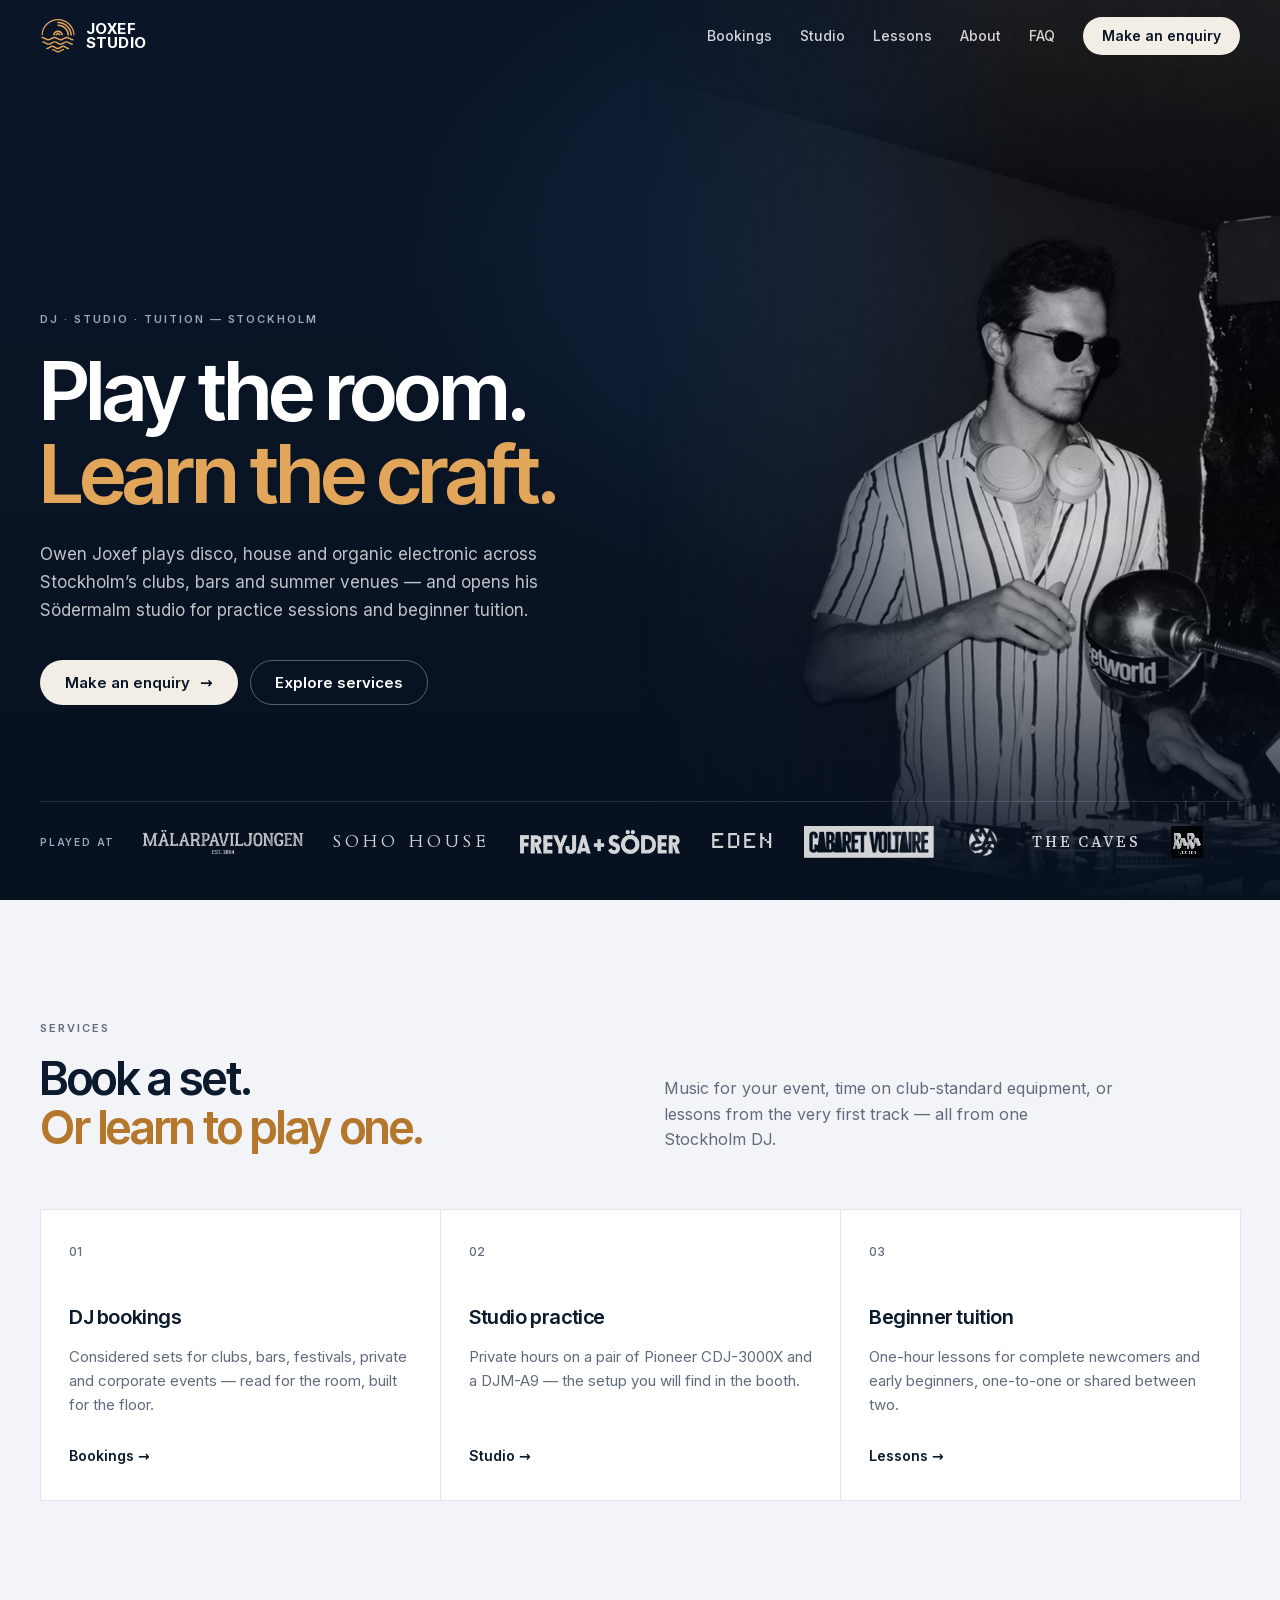
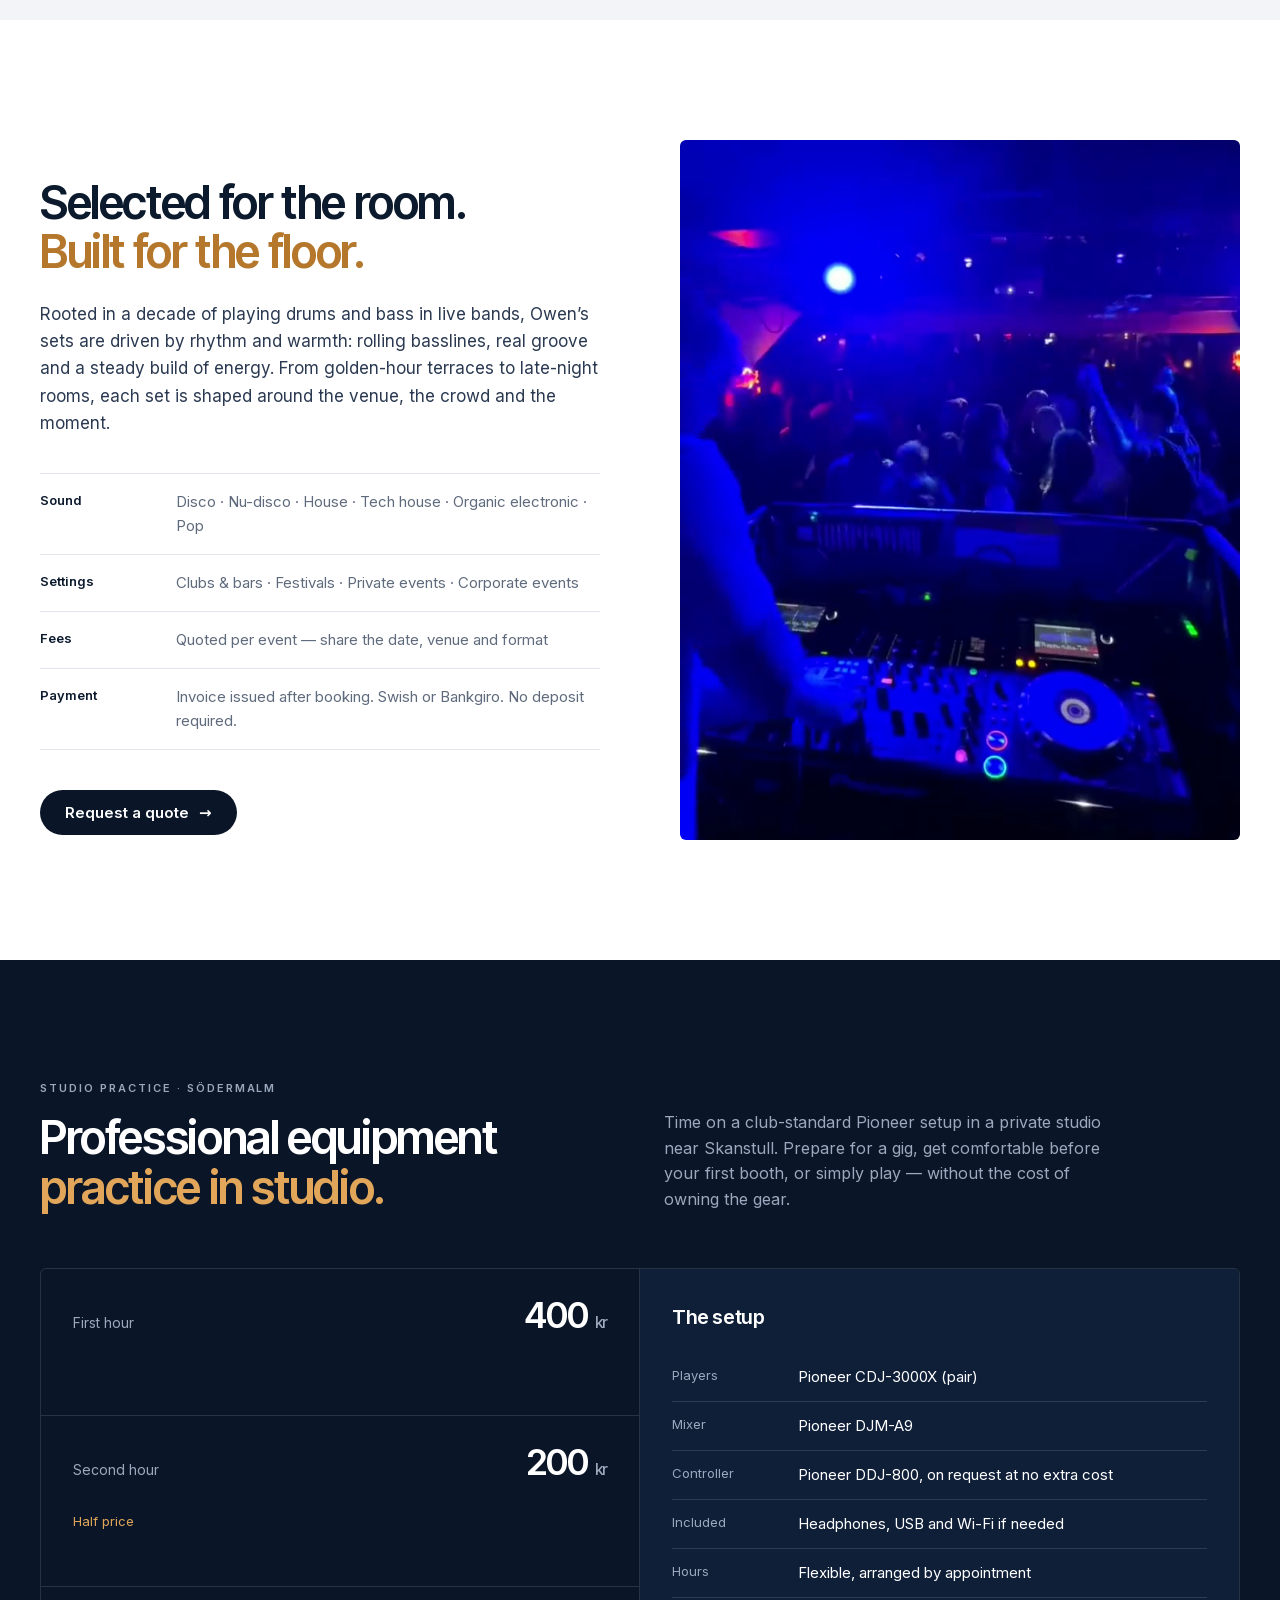
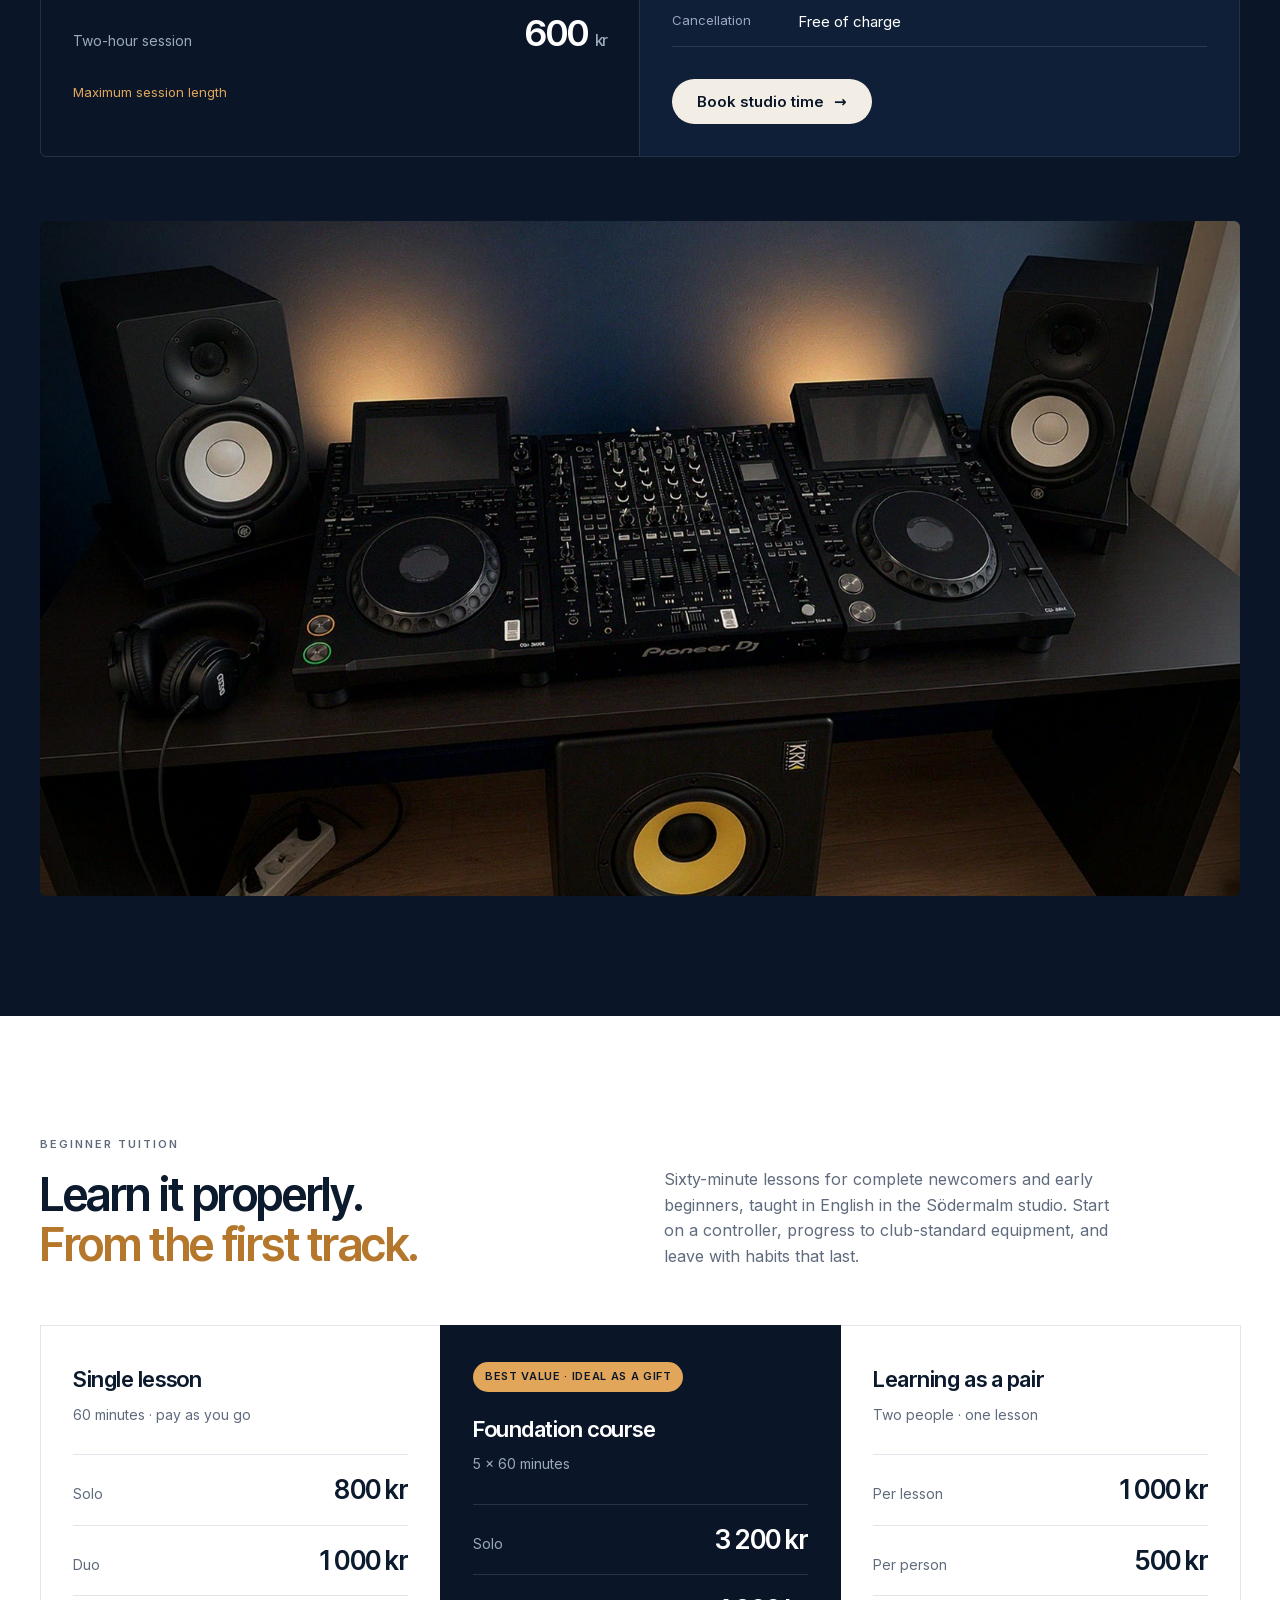
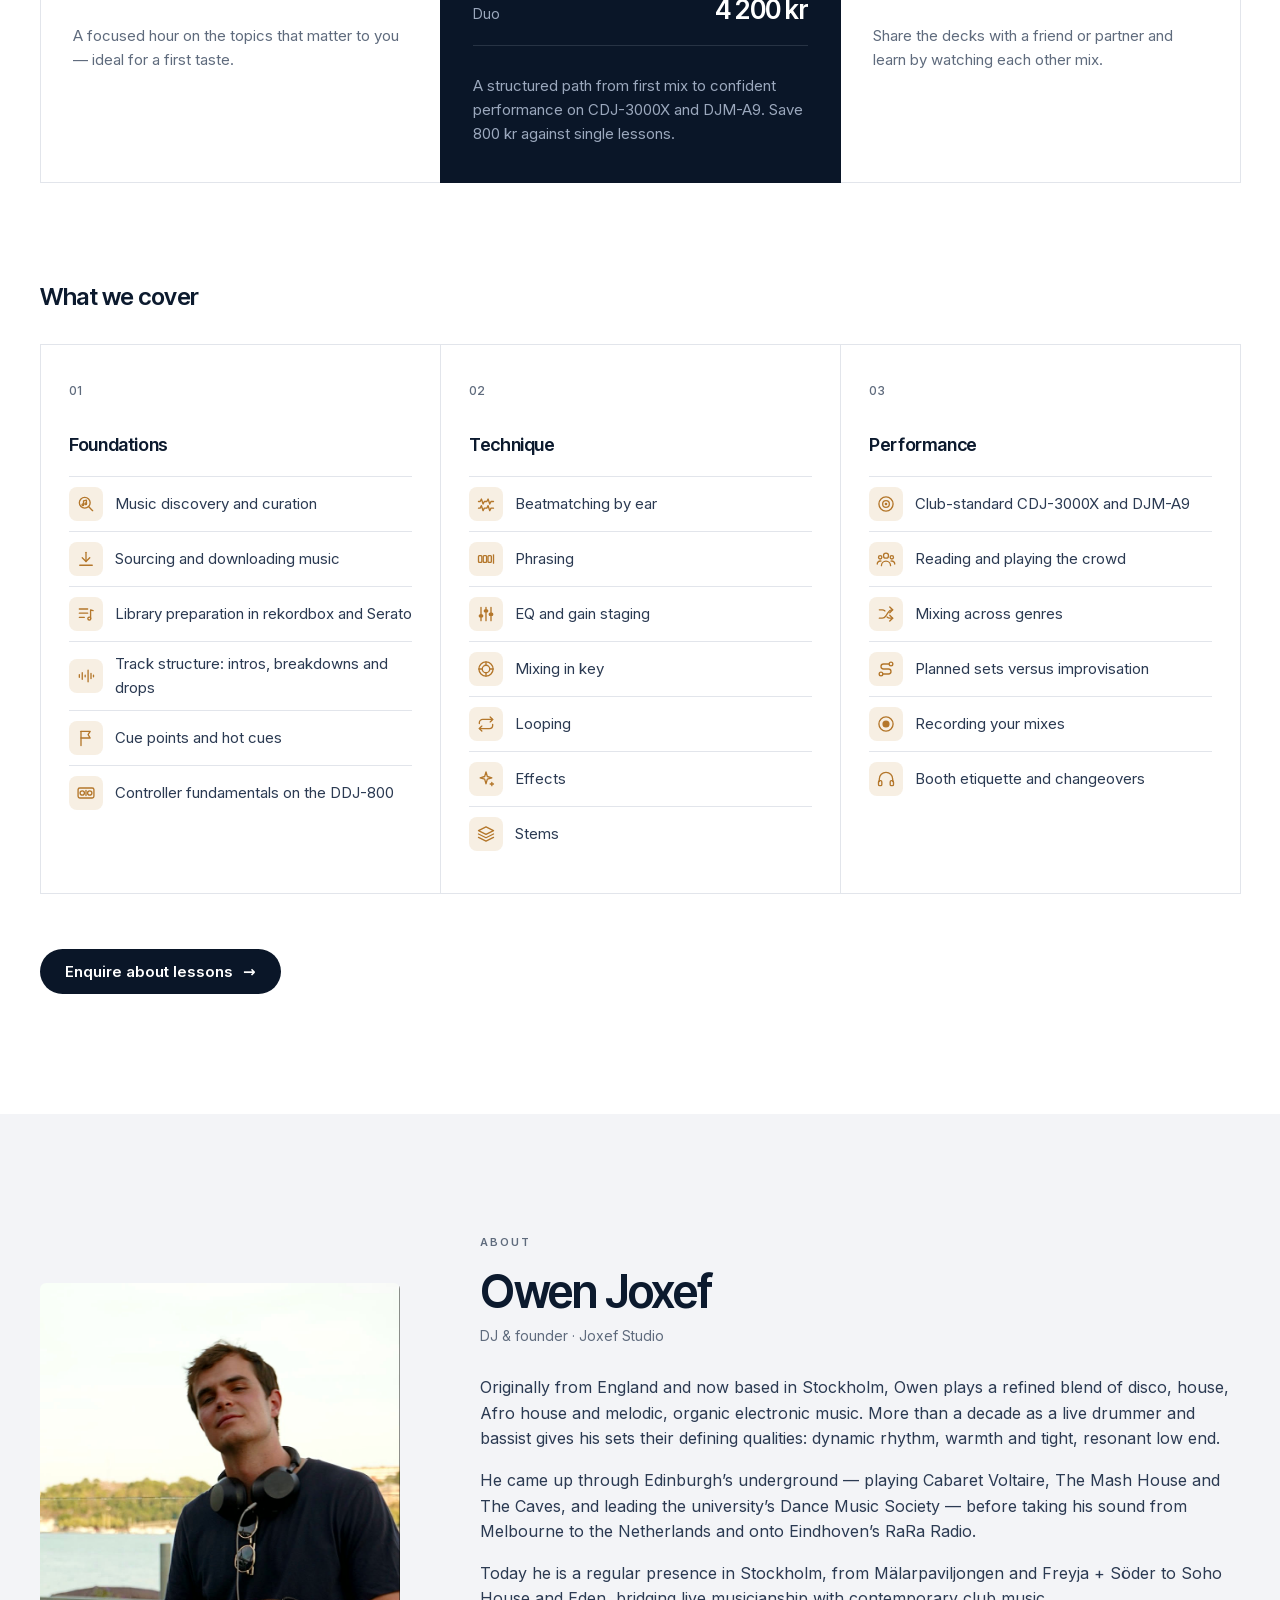
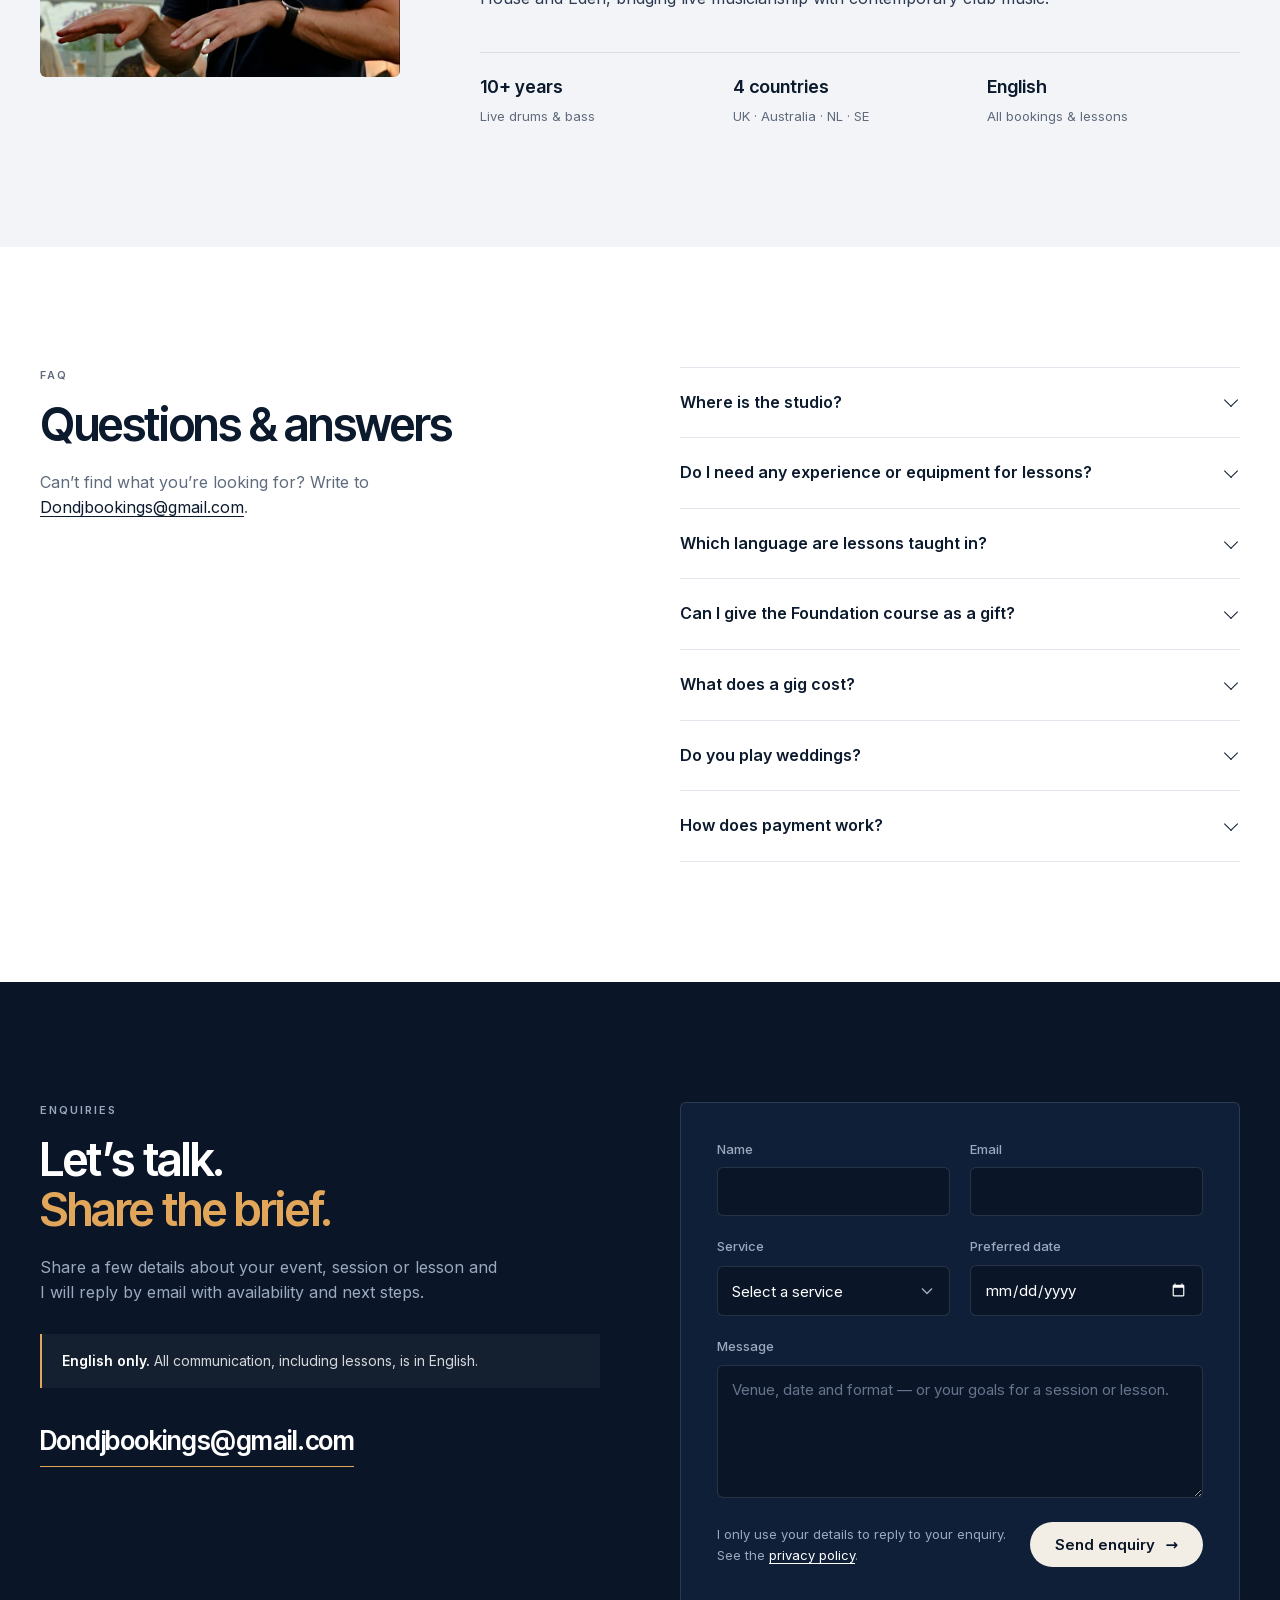
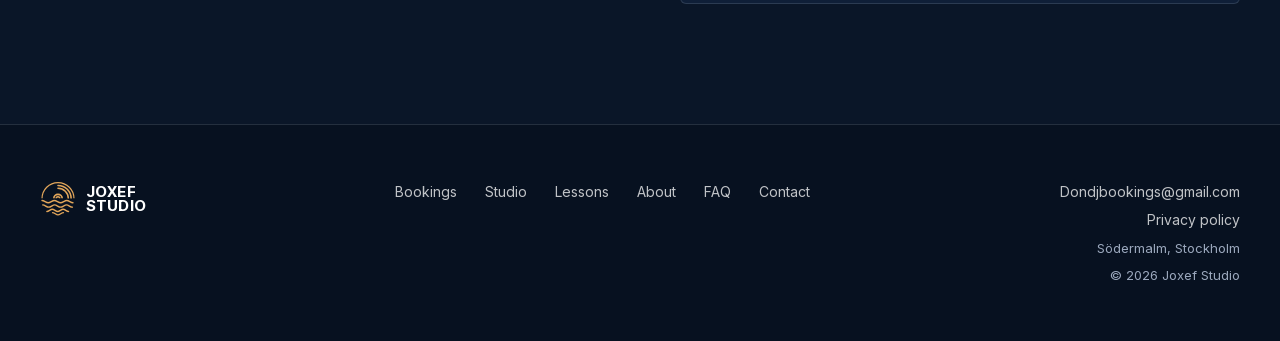
==== commit e3433282: "Add privacy policy and self-host fonts for GDPR Co-authored-by: Cursor <cursoragent@cursor.com>" ====
--- a/index.html
+++ b/index.html
@@ -10,13 +10,8 @@
     />
     <meta name="theme-color" content="#0a1628" />
     <link rel="icon" href="assets/favicon.svg?v=4" type="image/svg+xml" />
-    <link rel="preconnect" href="https://fonts.googleapis.com" />
-    <link rel="preconnect" href="https://fonts.gstatic.com" crossorigin />
-    <link
-      href="https://fonts.googleapis.com/css2?family=Inter+Tight:wght@500;600;700&family=Inter:wght@400;500;600&family=Cardo&family=Source+Serif+4:wght@500&display=swap"
-      rel="stylesheet"
-    />
-    <link rel="stylesheet" href="styles.css?v=4" />
+    <link rel="preload" href="assets/fonts/inter.woff2" as="font" type="font/woff2" crossorigin />
+    <link rel="stylesheet" href="styles.css?v=5" />
   </head>
   <body>
     <a class="skip-link" href="#main">Skip to content</a>
@@ -623,7 +618,10 @@
             </label>
 
             <div class="form-foot">
-              <p>All communication, including lessons, is in English.</p>
+              <p>
+                I only use your details to reply to your enquiry. See the
+                <a href="privacy.html">privacy policy</a>.
+              </p>
               <button class="btn btn-light" type="submit">
                 Send enquiry <span class="arrow" aria-hidden="true">→</span>
               </button>
@@ -652,6 +650,7 @@
         </nav>
         <div class="footer-meta">
           <a href="mailto:Dondjbookings@gmail.com">Dondjbookings@gmail.com</a>
+          <a href="privacy.html">Privacy policy</a>
           <span>Södermalm, Stockholm</span>
           <span>© <span data-year>2026</span> Joxef Studio</span>
         </div>
--- a/styles.css
+++ b/styles.css
@@ -1,6 +1,34 @@
 @font-face {
   font-family: "FT88";
   src: url("assets/fonts/FT88-Regular.ttf") format("truetype");
+  font-display: swap;
+}
+
+@font-face {
+  font-family: "Inter";
+  src: url("assets/fonts/inter.woff2") format("woff2");
+  font-weight: 400 600;
+  font-display: swap;
+}
+
+@font-face {
+  font-family: "Inter Tight";
+  src: url("assets/fonts/inter-tight.woff2") format("woff2");
+  font-weight: 500 700;
+  font-display: swap;
+}
+
+@font-face {
+  font-family: "Cardo";
+  src: url("assets/fonts/cardo-400.woff2") format("woff2");
+  font-weight: 400;
+  font-display: swap;
+}
+
+@font-face {
+  font-family: "Source Serif 4";
+  src: url("assets/fonts/source-serif-4-500.woff2") format("woff2");
+  font-weight: 500;
   font-display: swap;
 }
 
@@ -175,6 +203,10 @@
   transition: background-color 0.3s var(--ease), box-shadow 0.3s var(--ease);
 }
 
+.site-header.is-solid {
+  background: var(--navy-900);
+}
+
 .site-header.is-scrolled {
   background: rgba(10, 22, 40, 0.94);
   backdrop-filter: blur(10px);
@@ -1105,6 +1137,49 @@
   flex: none;
 }
 
+.form-foot a {
+  color: #fff;
+  text-underline-offset: 3px;
+}
+
+/* Privacy policy */
+.legal {
+  padding: calc(var(--header-h) + 80px) 0 120px;
+}
+
+.legal-inner {
+  max-width: 720px;
+}
+
+.legal-lede {
+  margin: 24px 0 0;
+  font-size: 18px;
+  color: var(--ink-2);
+}
+
+.legal h2 {
+  margin: 48px 0 12px;
+  font-size: 22px;
+}
+
+.legal p,
+.legal li {
+  color: var(--ink-2);
+}
+
+.legal ul {
+  padding-left: 20px;
+}
+
+.legal li + li {
+  margin-top: 8px;
+}
+
+.legal a {
+  color: var(--accent-ink);
+  text-underline-offset: 3px;
+}
+
 /* Footer */
 .site-footer {
   padding: 56px 0;
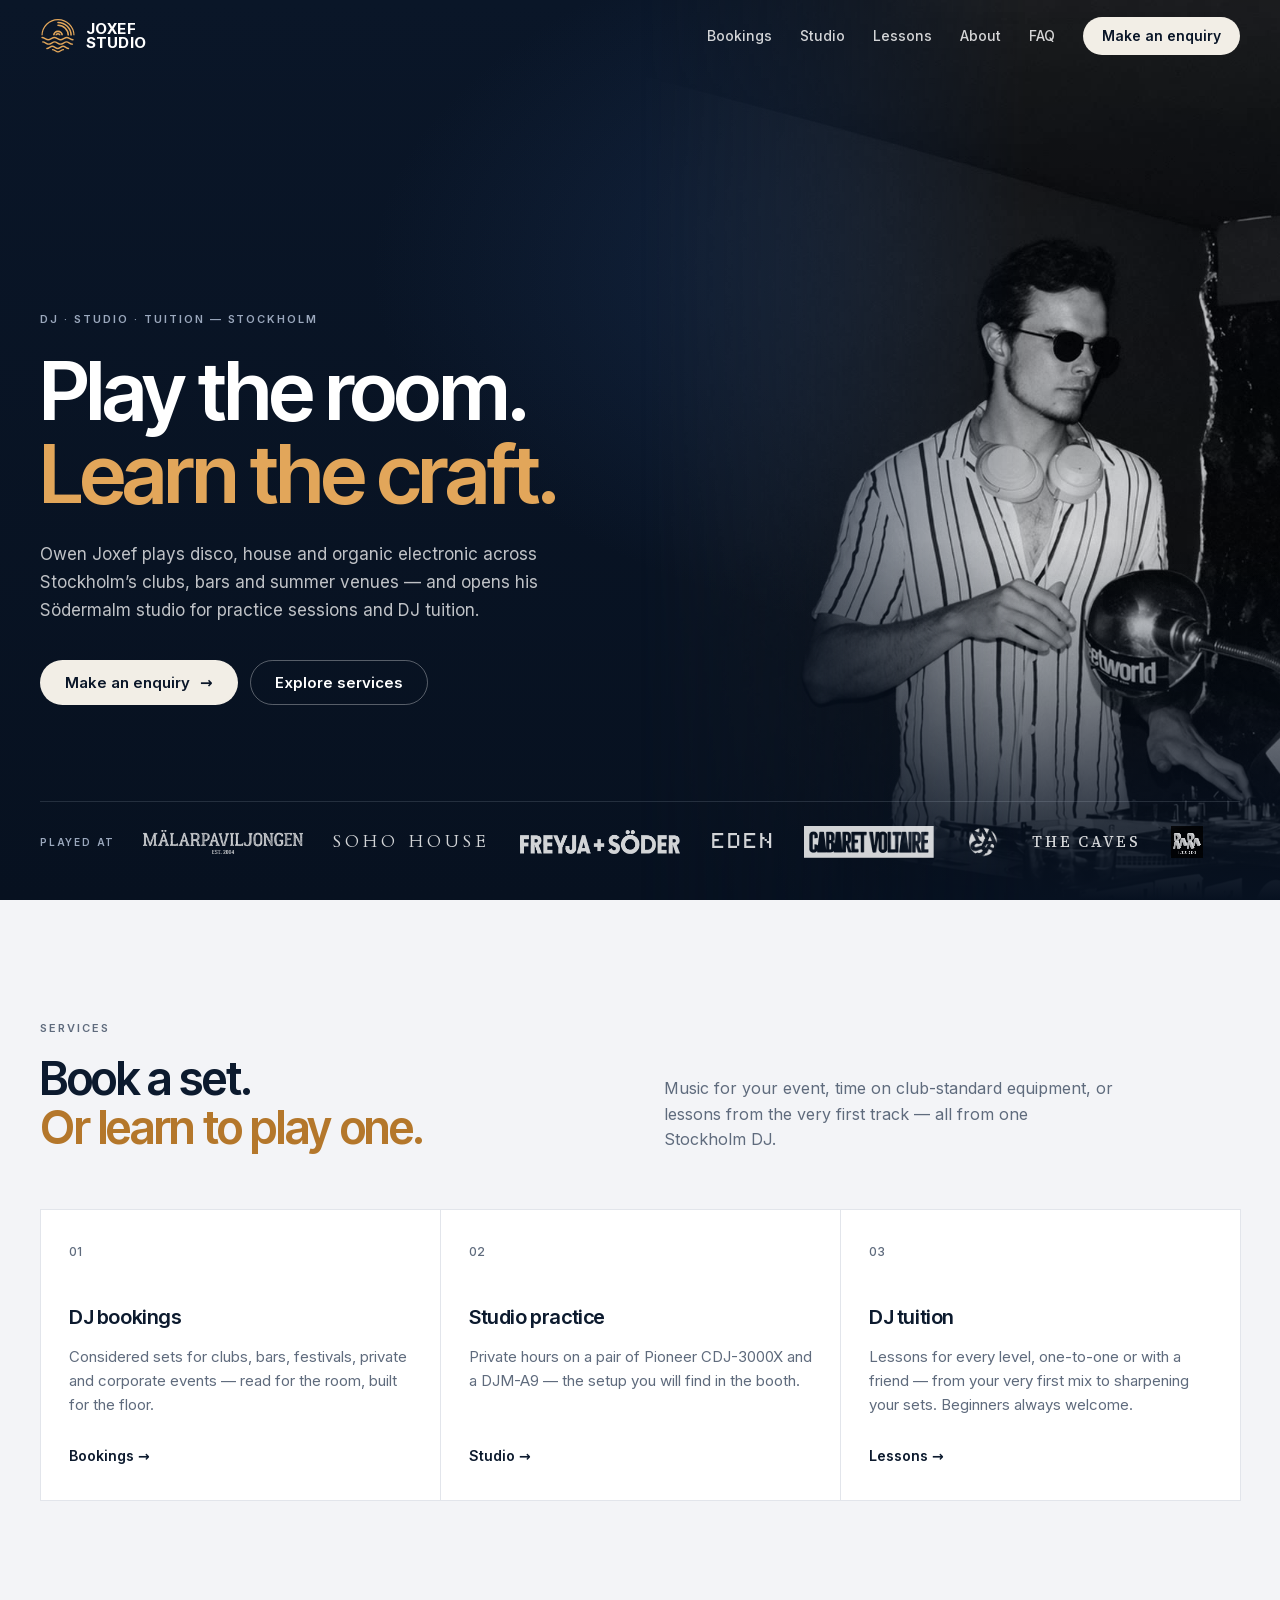
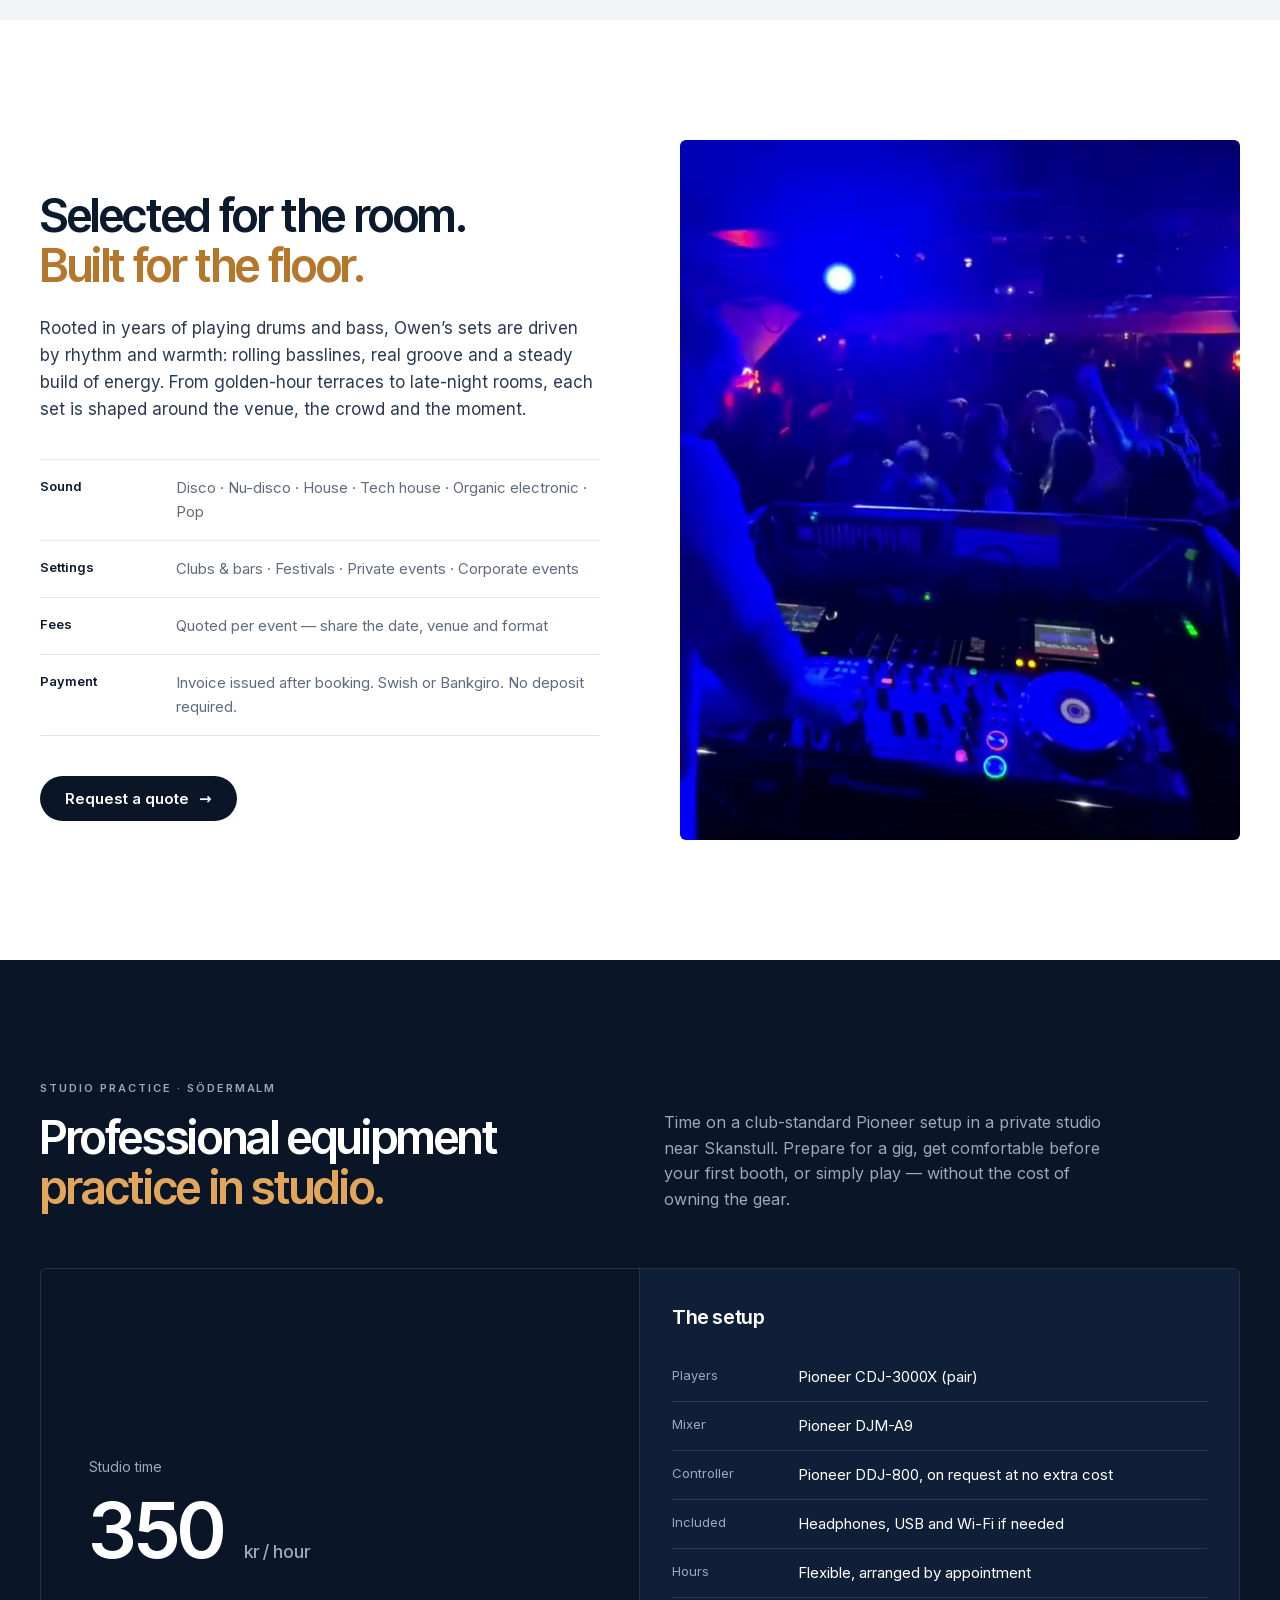
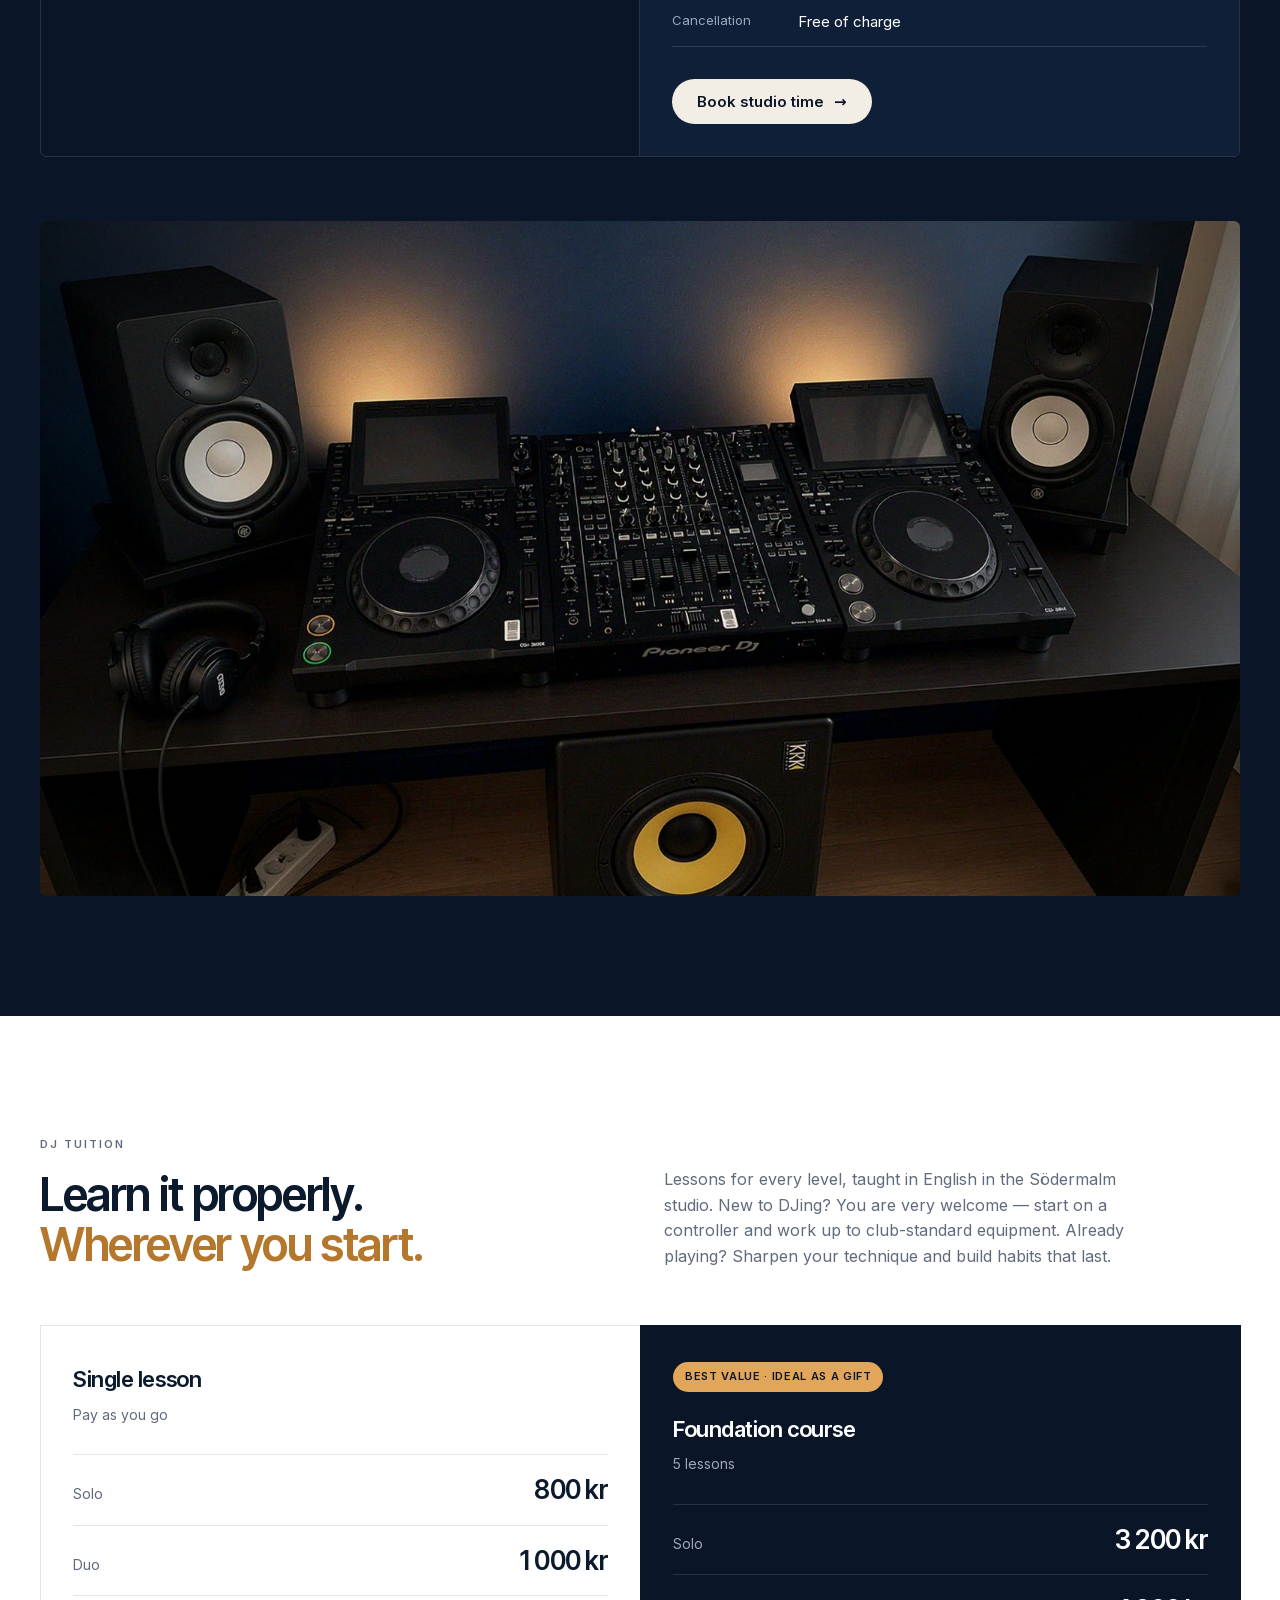
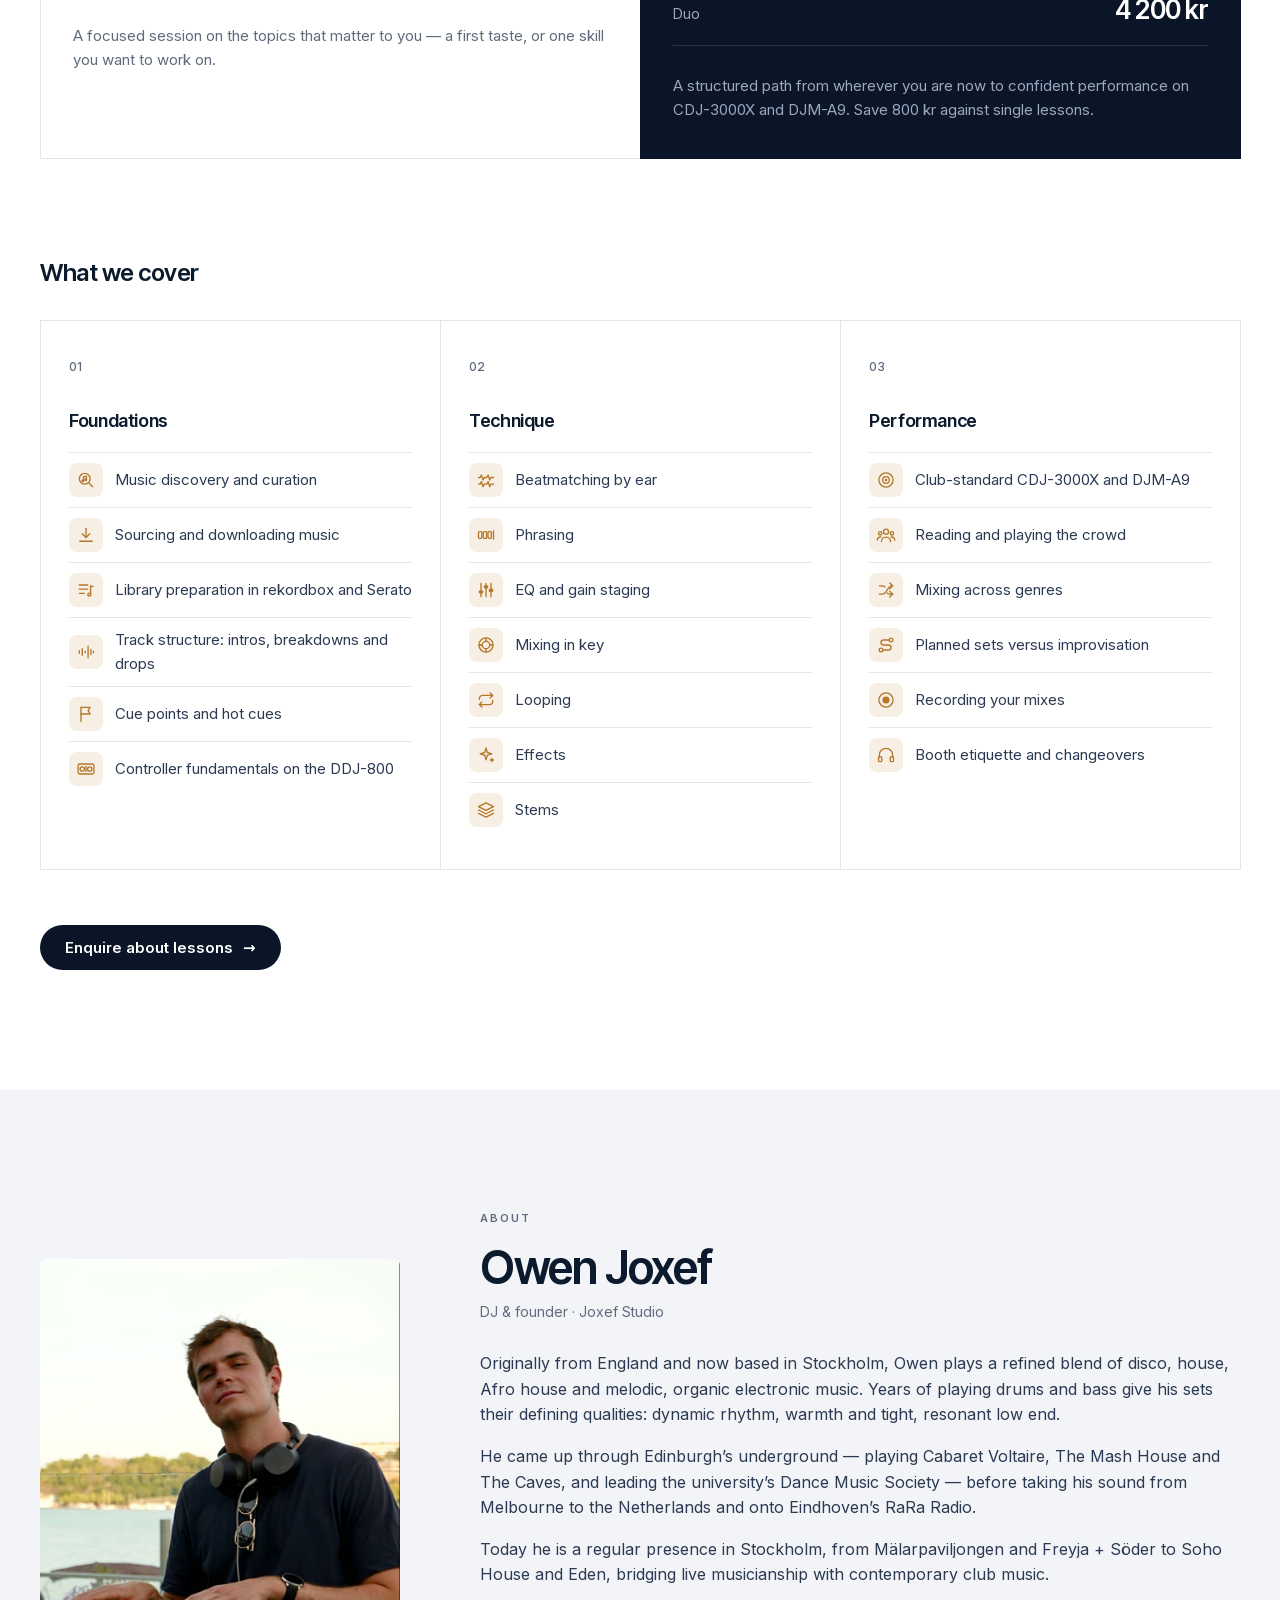
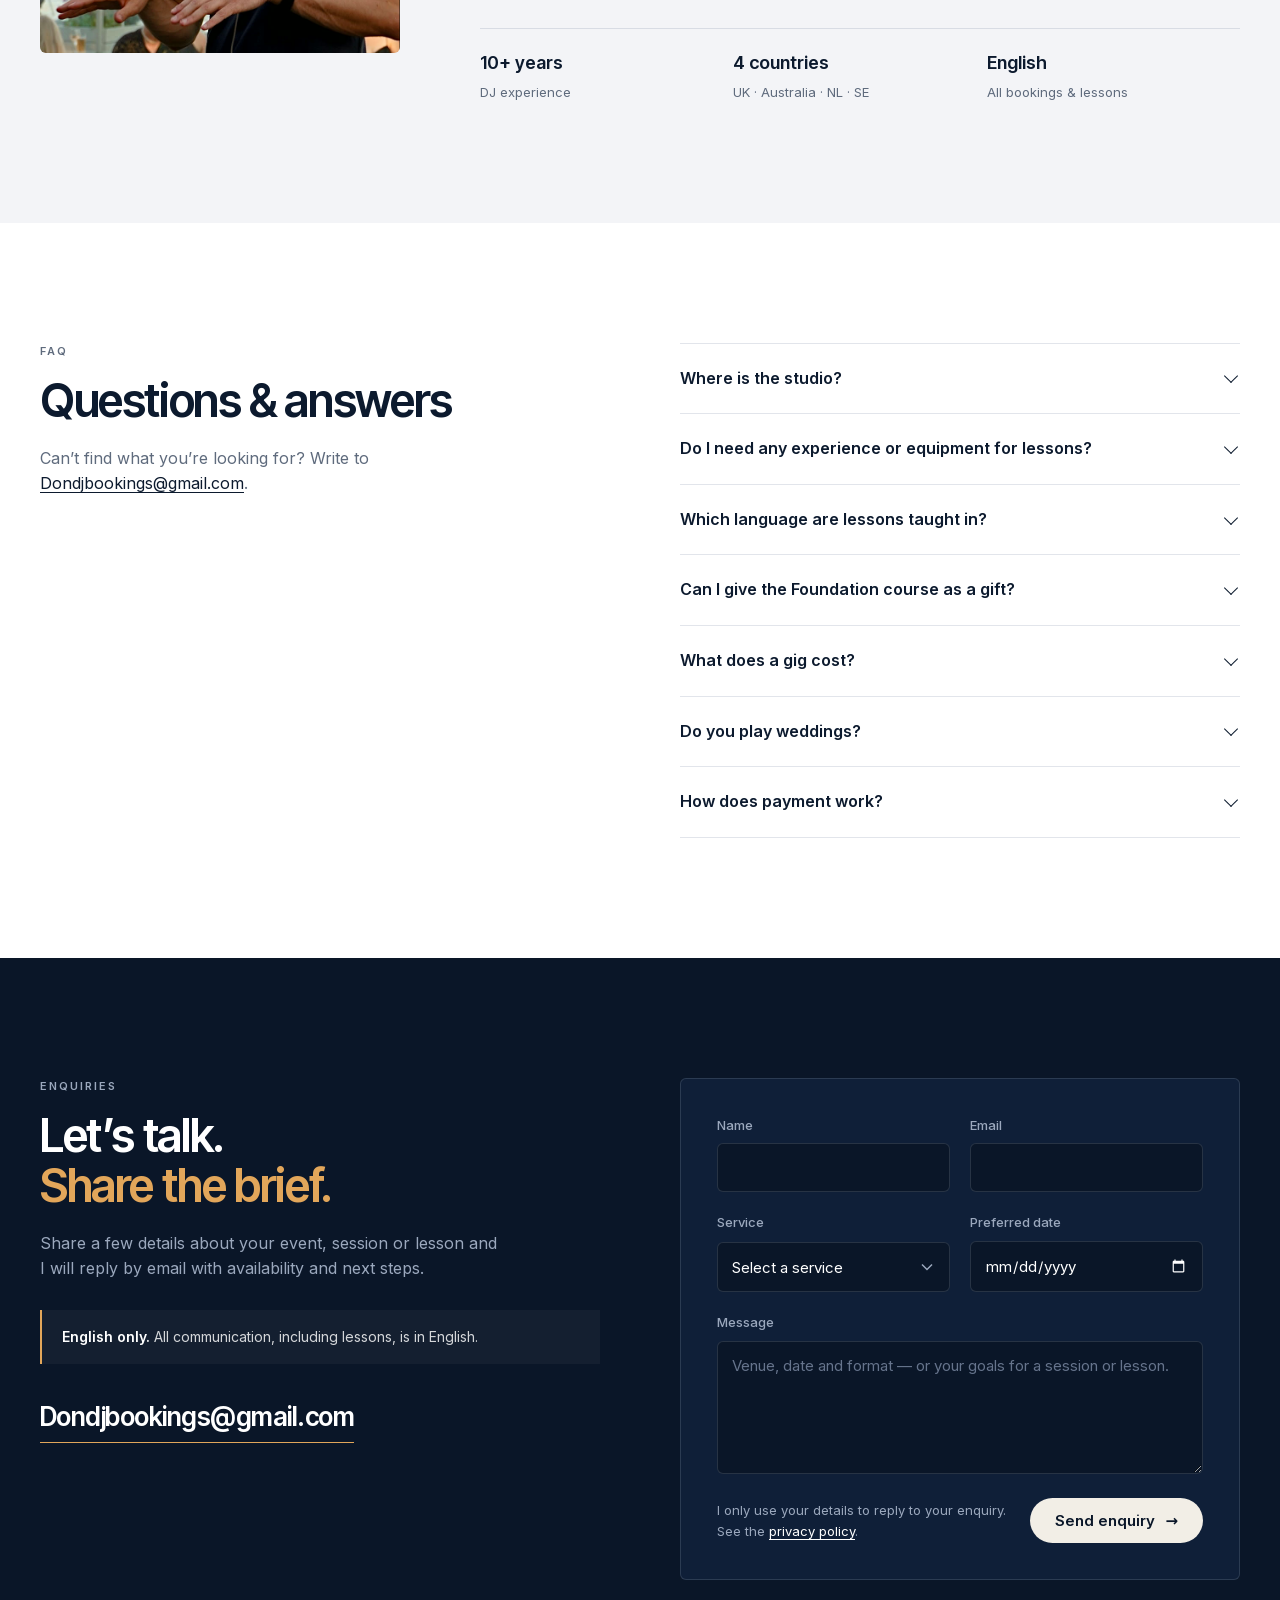
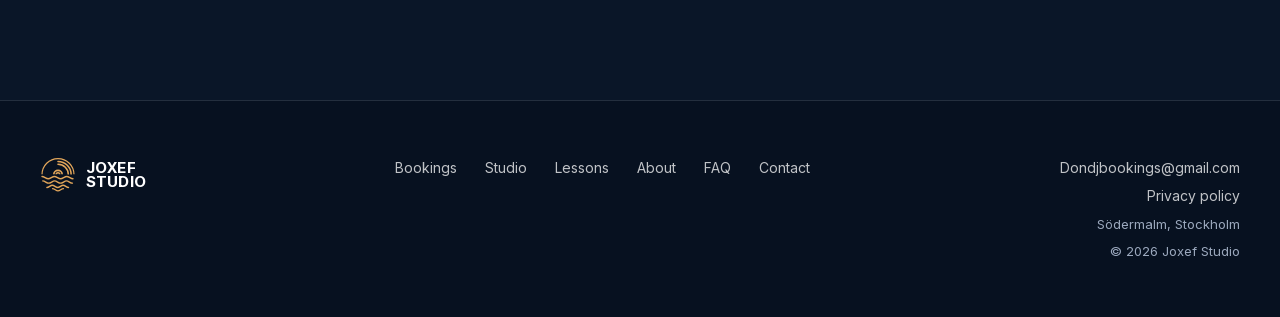
==== commit 5620a5ca: "Broaden lessons beyond beginners, 350 kr/hour studio rate, update bio Co-authored-by: Cursor <cursor" ====
--- a/index.html
+++ b/index.html
@@ -6,12 +6,12 @@
     <title>Joxef Studio | Owen Joxef — DJ, Studio Practice &amp; Tuition in Stockholm</title>
     <meta
       name="description"
-      content="Owen Joxef is a Stockholm-based DJ playing disco, house and organic electronic. Bookings for clubs, festivals and private events, plus CDJ-3000X and DJM-A9 studio practice and beginner tuition in Södermalm."
+      content="Owen Joxef is a Stockholm-based DJ playing disco, house and organic electronic. Bookings for clubs, festivals and private events, plus CDJ-3000X and DJM-A9 studio practice and DJ lessons for every level in Södermalm."
     />
     <meta name="theme-color" content="#0a1628" />
     <link rel="icon" href="assets/favicon.svg?v=4" type="image/svg+xml" />
     <link rel="preload" href="assets/fonts/inter.woff2" as="font" type="font/woff2" crossorigin />
-    <link rel="stylesheet" href="styles.css?v=5" />
+    <link rel="stylesheet" href="styles.css?v=8" />
   </head>
   <body>
     <a class="skip-link" href="#main">Skip to content</a>
@@ -125,7 +125,7 @@
             <p class="hero-lead reveal">
               Owen Joxef plays disco, house and organic electronic across Stockholm’s clubs,
               bars and summer venues — and opens his Södermalm studio for practice sessions
-              and beginner tuition.
+              and DJ tuition.
             </p>
             <div class="hero-actions reveal">
               <a class="btn btn-light" href="#contact">
@@ -200,10 +200,10 @@
             </a>
             <a class="card card-link reveal" href="#lessons">
               <span class="card-num">03</span>
-              <h3>Beginner tuition</h3>
-              <p>
-                One-hour lessons for complete newcomers and early beginners, one-to-one or
-                shared between two.
+              <h3>DJ tuition</h3>
+              <p>
+                Lessons for every level, one-to-one or with a friend — from your very first
+                mix to sharpening your sets. Beginners always welcome.
               </p>
               <span class="card-more">Lessons <span aria-hidden="true">→</span></span>
             </a>
@@ -221,7 +221,7 @@
               <span class="accent">Built for the floor.</span>
             </h2>
             <p class="body-lg reveal">
-              Rooted in a decade of playing drums and bass in live bands, Owen’s sets are
+              Rooted in years of playing drums and bass, Owen’s sets are
               driven by rhythm and warmth: rolling basslines, real groove and a steady build
               of energy. From golden-hour terraces to late-night rooms, each set is shaped
               around the venue, the crowd and the moment.
@@ -287,20 +287,10 @@
           </div>
 
           <div class="studio-grid">
-            <div class="rates reveal">
+            <div class="rates rates-single reveal">
               <div class="rate">
-                <span class="rate-label">First hour</span>
-                <span class="rate-value">400 <small>kr</small></span>
-              </div>
-              <div class="rate">
-                <span class="rate-label">Second hour</span>
-                <span class="rate-value">200 <small>kr</small></span>
-                <span class="rate-note">Half price</span>
-              </div>
-              <div class="rate">
-                <span class="rate-label">Two-hour session</span>
-                <span class="rate-value">600 <small>kr</small></span>
-                <span class="rate-note">Maximum session length</span>
+                <span class="rate-label">Studio time</span>
+                <span class="rate-value">350 <small>kr / hour</small></span>
               </div>
             </div>
 
@@ -335,55 +325,44 @@
         <div class="container">
           <div class="section-head">
             <div>
-              <p class="eyebrow reveal">Beginner tuition</p>
+              <p class="eyebrow reveal">DJ tuition</p>
               <h2 class="section-title reveal">
                 Learn it properly.<br />
-                <span class="accent">From the first track.</span>
+                <span class="accent">Wherever you start.</span>
               </h2>
             </div>
             <p class="section-intro reveal">
-              Sixty-minute lessons for complete newcomers and early beginners, taught in English
-              in the Södermalm studio. Start on a controller, progress to club-standard
-              equipment, and leave with habits that last.
-            </p>
-          </div>
-
-          <div class="grid grid-3 pricing">
+              Lessons for every level, taught in English in the Södermalm studio. New to DJing?
+              You are very welcome — start on a controller and work up to club-standard
+              equipment. Already playing? Sharpen your technique and build habits that last.
+            </p>
+          </div>
+
+          <div class="grid grid-2 pricing">
             <article class="plan reveal">
               <h3>Single lesson</h3>
-              <p class="plan-sub">60 minutes · pay as you go</p>
+              <p class="plan-sub">Pay as you go</p>
               <div class="plan-prices">
                 <div><span>Solo</span><strong>800 kr</strong></div>
                 <div><span>Duo</span><strong>1 000 kr</strong></div>
               </div>
               <p class="plan-text">
-                A focused hour on the topics that matter to you — ideal for a first taste.
+                A focused session on the topics that matter to you — a first taste, or one
+                skill you want to work on.
               </p>
             </article>
 
             <article class="plan plan-featured reveal">
               <span class="plan-badge">Best value · Ideal as a gift</span>
               <h3>Foundation course</h3>
-              <p class="plan-sub">5 × 60 minutes</p>
+              <p class="plan-sub">5 lessons</p>
               <div class="plan-prices">
                 <div><span>Solo</span><strong>3 200 kr</strong></div>
                 <div><span>Duo</span><strong>4 200 kr</strong></div>
               </div>
               <p class="plan-text">
-                A structured path from first mix to confident performance on CDJ-3000X and
-                DJM-A9. Save 800 kr against single lessons.
-              </p>
-            </article>
-
-            <article class="plan reveal">
-              <h3>Learning as a pair</h3>
-              <p class="plan-sub">Two people · one lesson</p>
-              <div class="plan-prices">
-                <div><span>Per lesson</span><strong>1 000 kr</strong></div>
-                <div><span>Per person</span><strong>500 kr</strong></div>
-              </div>
-              <p class="plan-text">
-                Share the decks with a friend or partner and learn by watching each other mix.
+                A structured path from wherever you are now to confident performance on
+                CDJ-3000X and DJM-A9. Save 800 kr against single lessons.
               </p>
             </article>
           </div>
@@ -451,9 +430,9 @@
             <div class="bio reveal">
               <p>
                 Originally from England and now based in Stockholm, Owen plays a refined blend
-                of disco, house, Afro house and melodic, organic electronic music. More than a
-                decade as a live drummer and bassist gives his sets their defining qualities:
-                dynamic rhythm, warmth and tight, resonant low end.
+                of disco, house, Afro house and melodic, organic electronic music. Years of
+                playing drums and bass give his sets their defining qualities: dynamic rhythm,
+                warmth and tight, resonant low end.
               </p>
               <p>
                 He came up through Edinburgh’s underground — playing Cabaret Voltaire, The Mash
@@ -468,7 +447,7 @@
               </p>
             </div>
             <dl class="stats reveal">
-              <div><dt>10+ years</dt><dd>Live drums &amp; bass</dd></div>
+              <div><dt>10+ years</dt><dd>DJ experience</dd></div>
               <div><dt>4 countries</dt><dd>UK · Australia · NL · SE</dd></div>
               <div><dt>English</dt><dd>All bookings &amp; lessons</dd></div>
             </dl>
@@ -498,8 +477,8 @@
             <details>
               <summary>Do I need any experience or equipment for lessons?</summary>
               <p>
-                No. Lessons are designed for complete newcomers and early beginners, and
-                everything you need is provided in the studio.
+                No. Lessons suit every level and complete beginners are very welcome.
+                Everything you need is provided in the studio.
               </p>
             </details>
             <details>
--- a/styles.css
+++ b/styles.css
@@ -551,10 +551,15 @@
   gap: 0;
 }
 
+.grid-2 {
+  grid-template-columns: repeat(2, 1fr);
+}
+
 .grid-3 {
   grid-template-columns: repeat(3, 1fr);
 }
 
+.grid-2 > *,
 .grid-3 > * {
   border: 1px solid var(--line);
   margin: 0 -1px -1px 0;
@@ -759,6 +764,26 @@
   font-size: 16px;
   font-weight: 500;
   color: var(--muted-on-dark);
+}
+
+.rates-single {
+  align-content: center;
+}
+
+.rates-single .rate {
+  grid-template-columns: 1fr;
+  gap: 14px;
+  padding: 48px;
+}
+
+.rates-single .rate-value {
+  font-size: clamp(56px, 6vw, 80px);
+}
+
+.rates-single .rate-value small {
+  margin-left: 6px;
+  font-size: 18px;
+  letter-spacing: 0;
 }
 
 .rate-note {
@@ -1256,6 +1281,7 @@
     gap: 48px;
   }
 
+  .grid-2,
   .grid-3 {
     grid-template-columns: 1fr;
   }
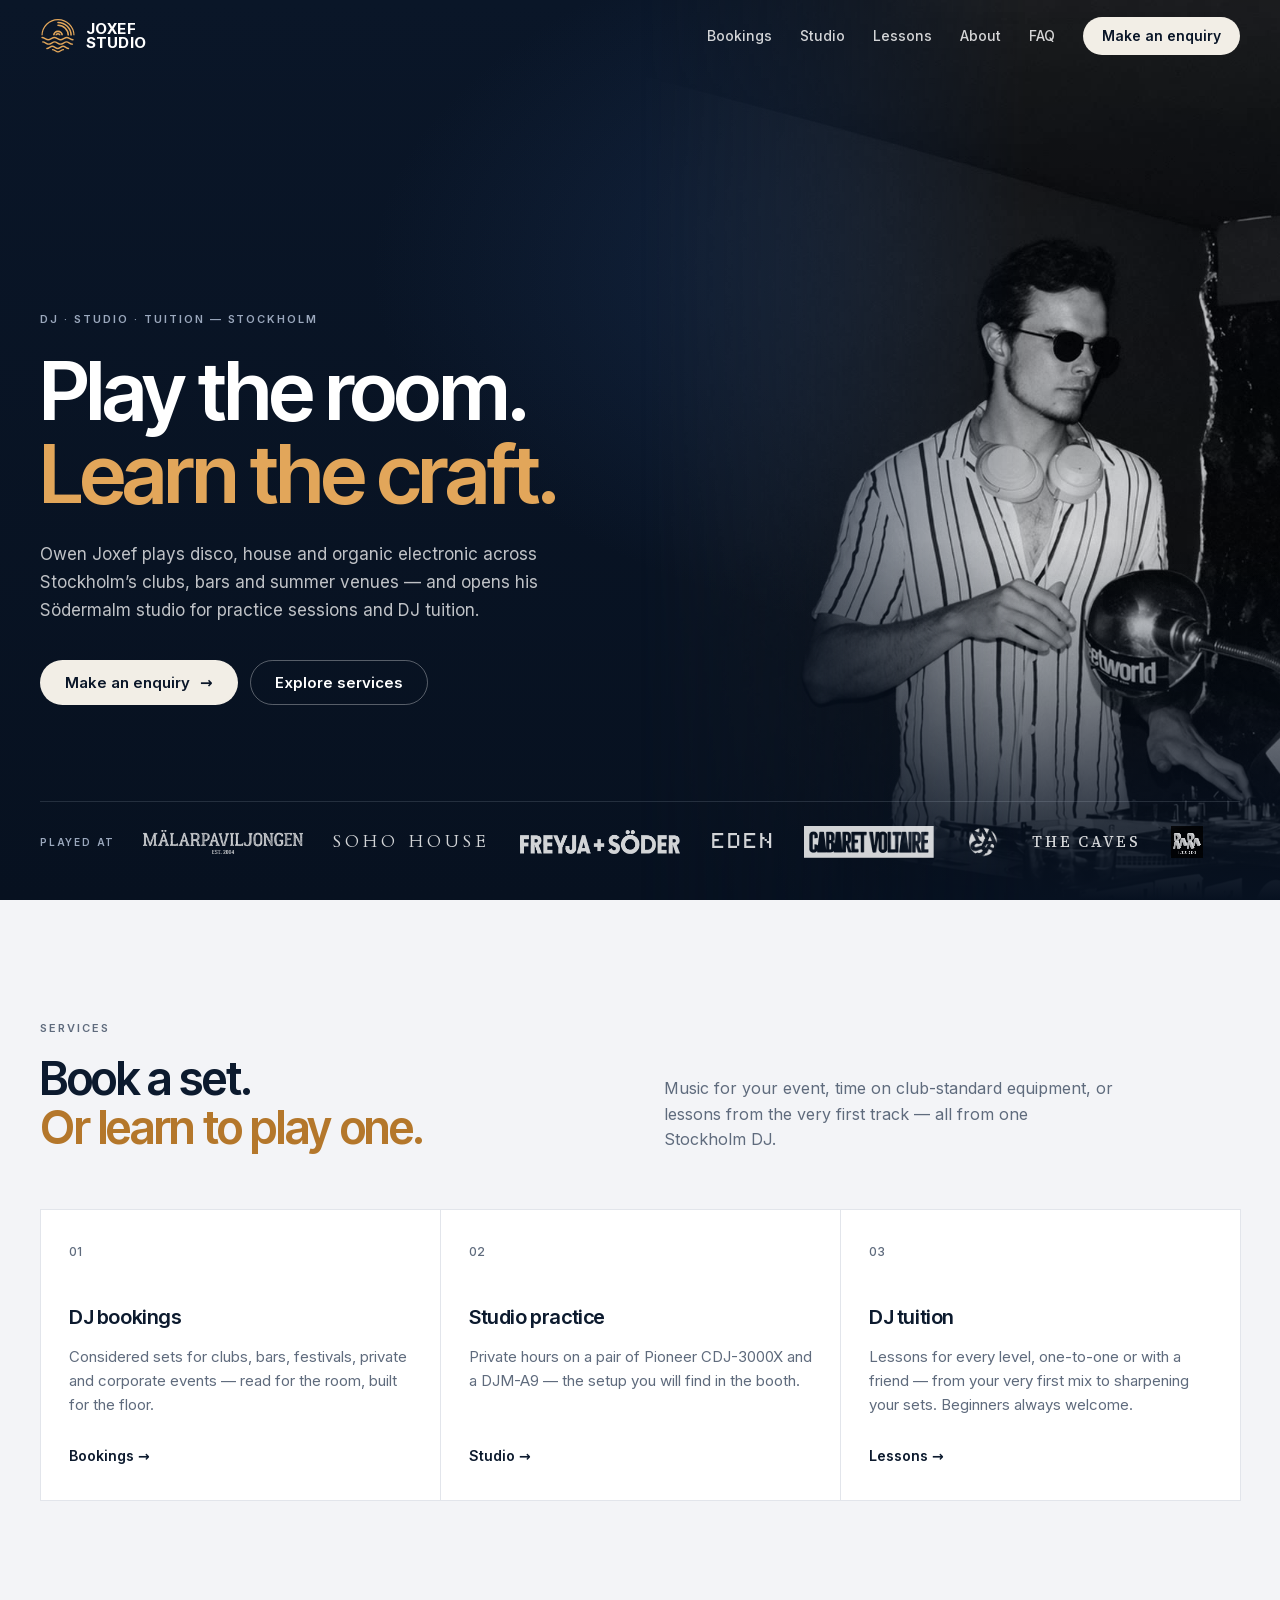
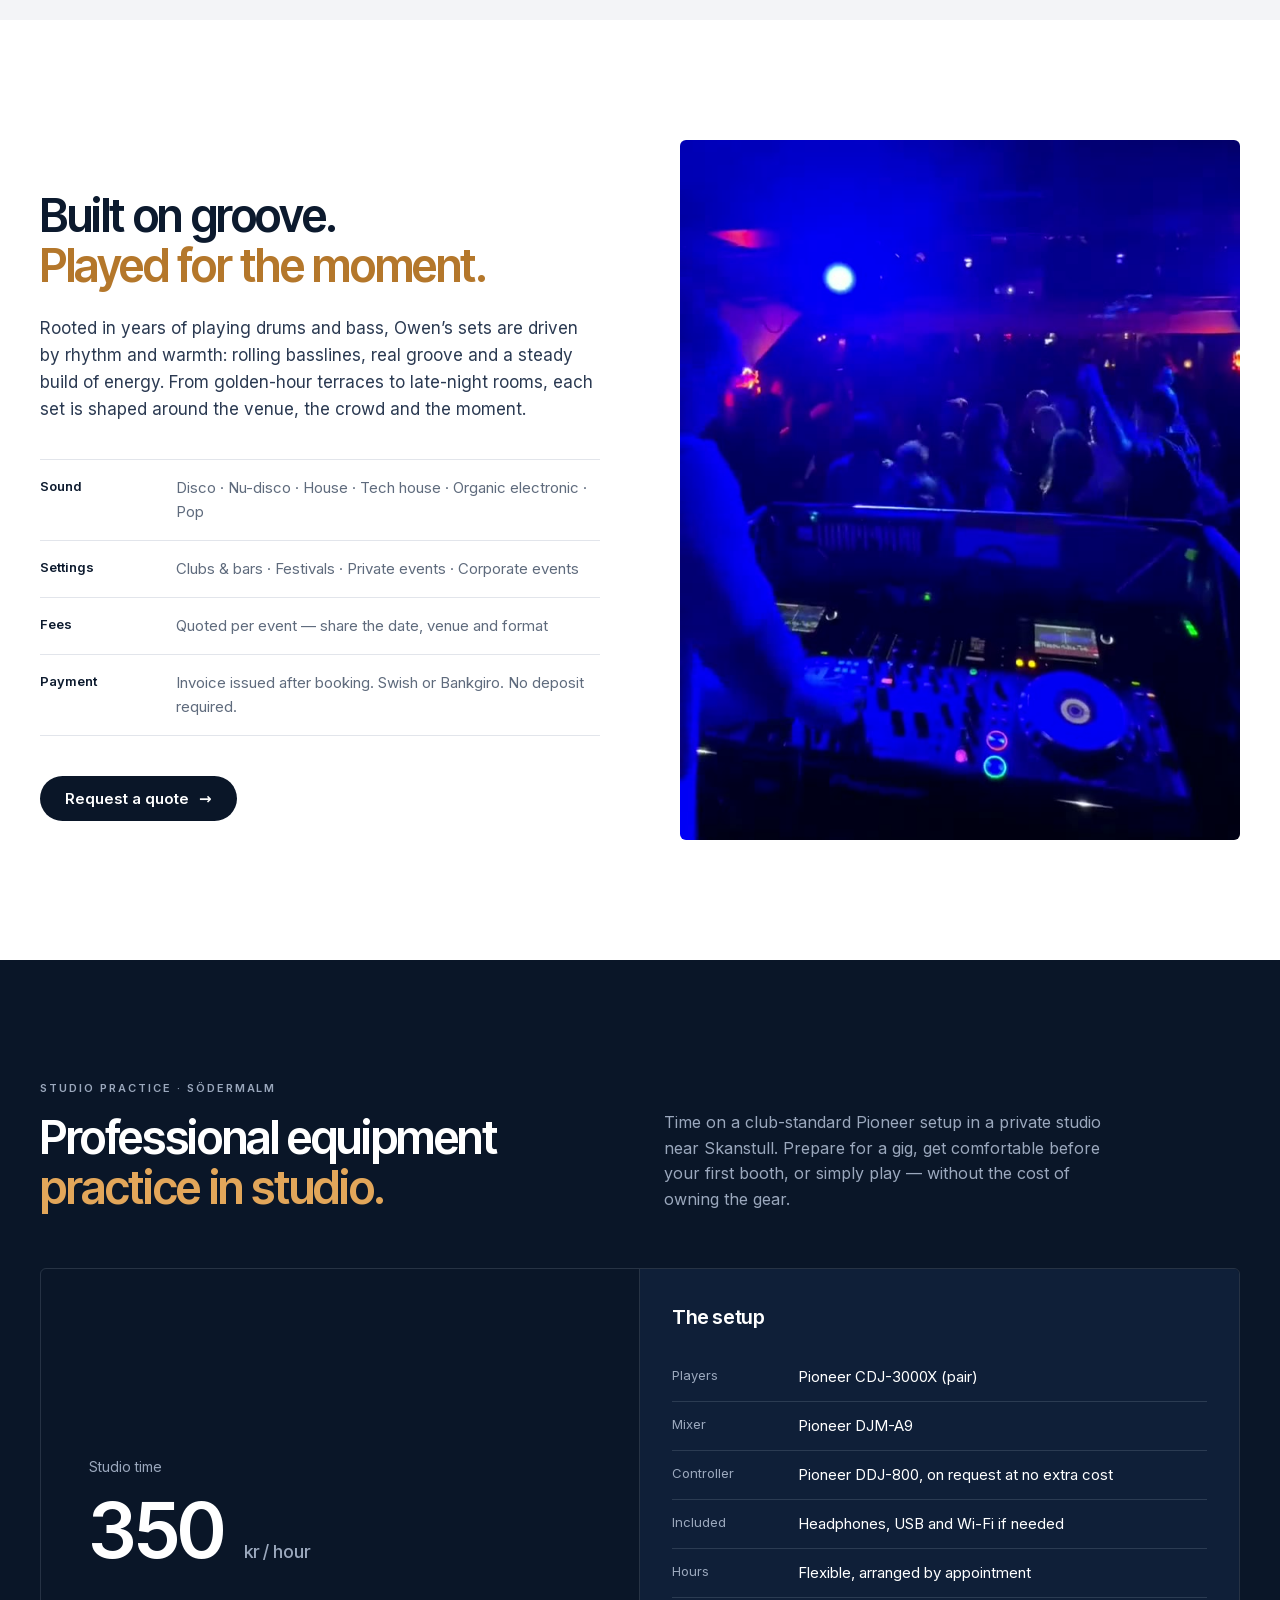
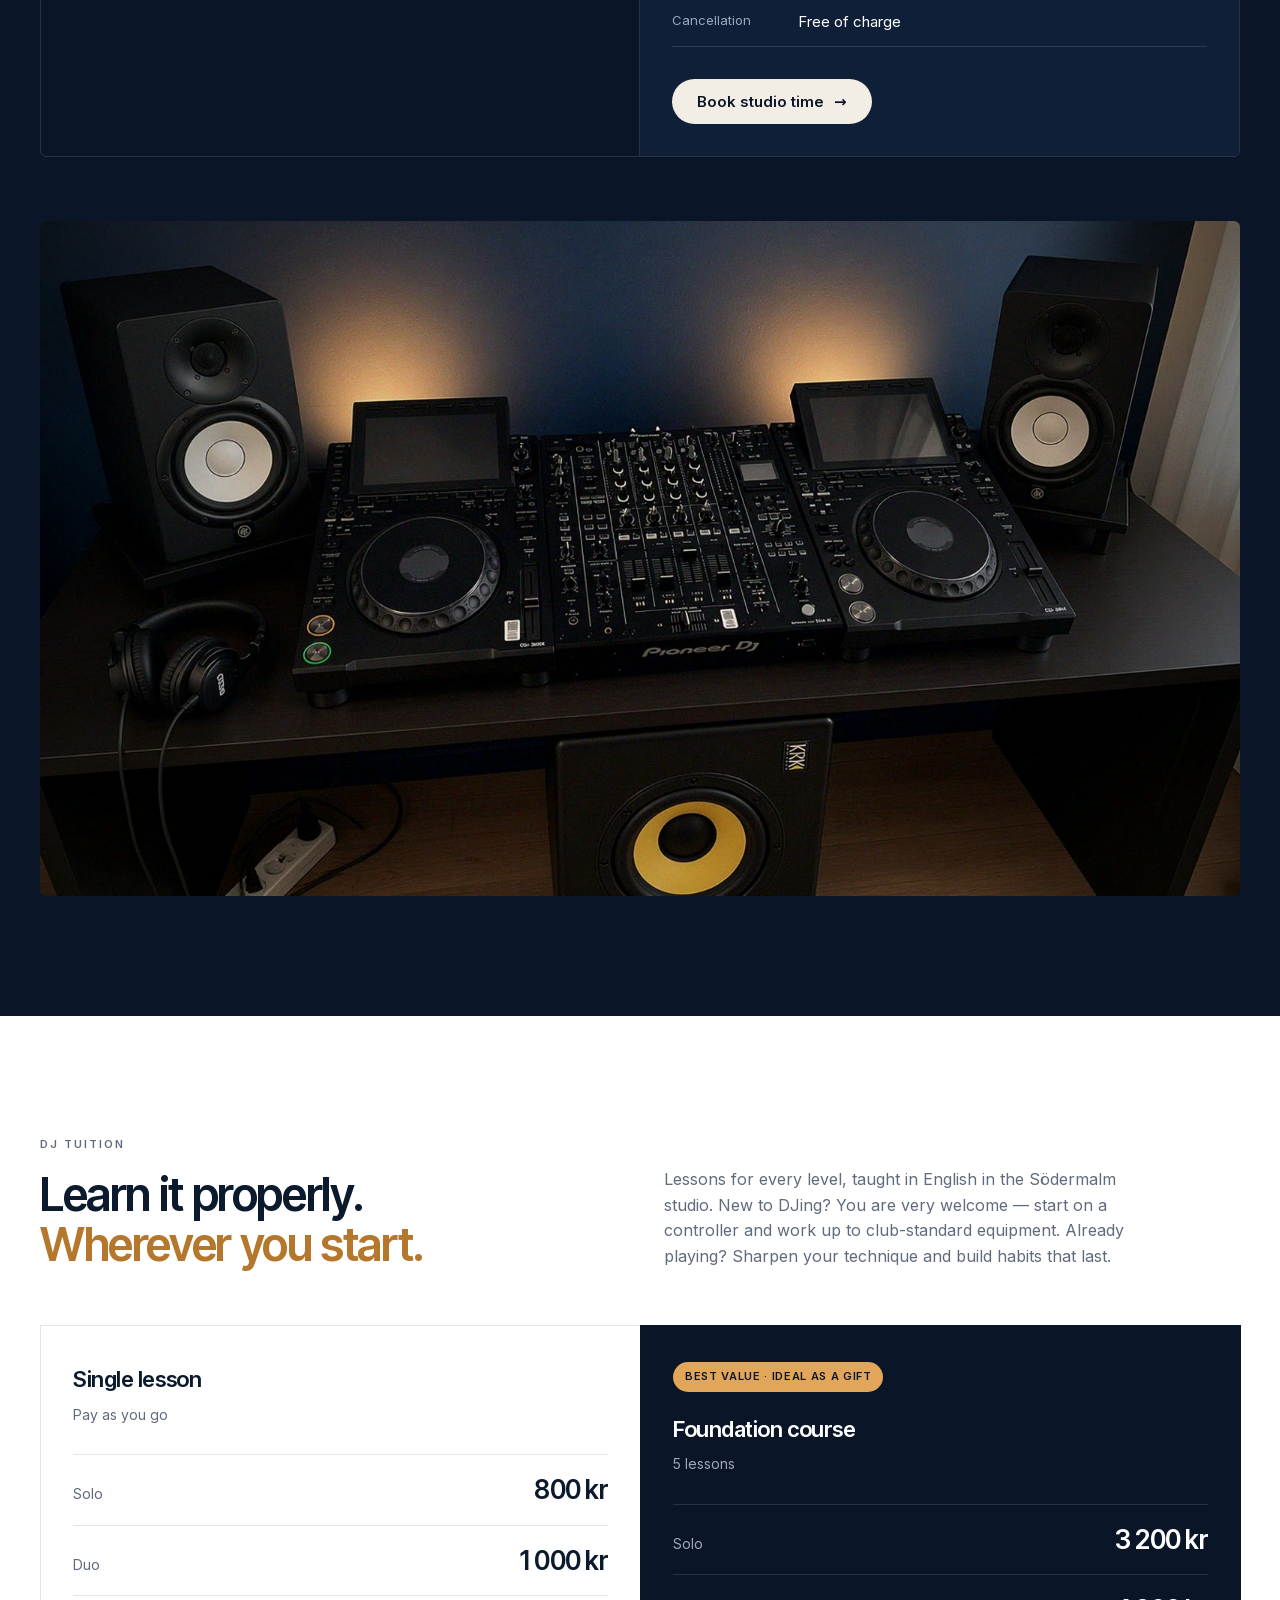
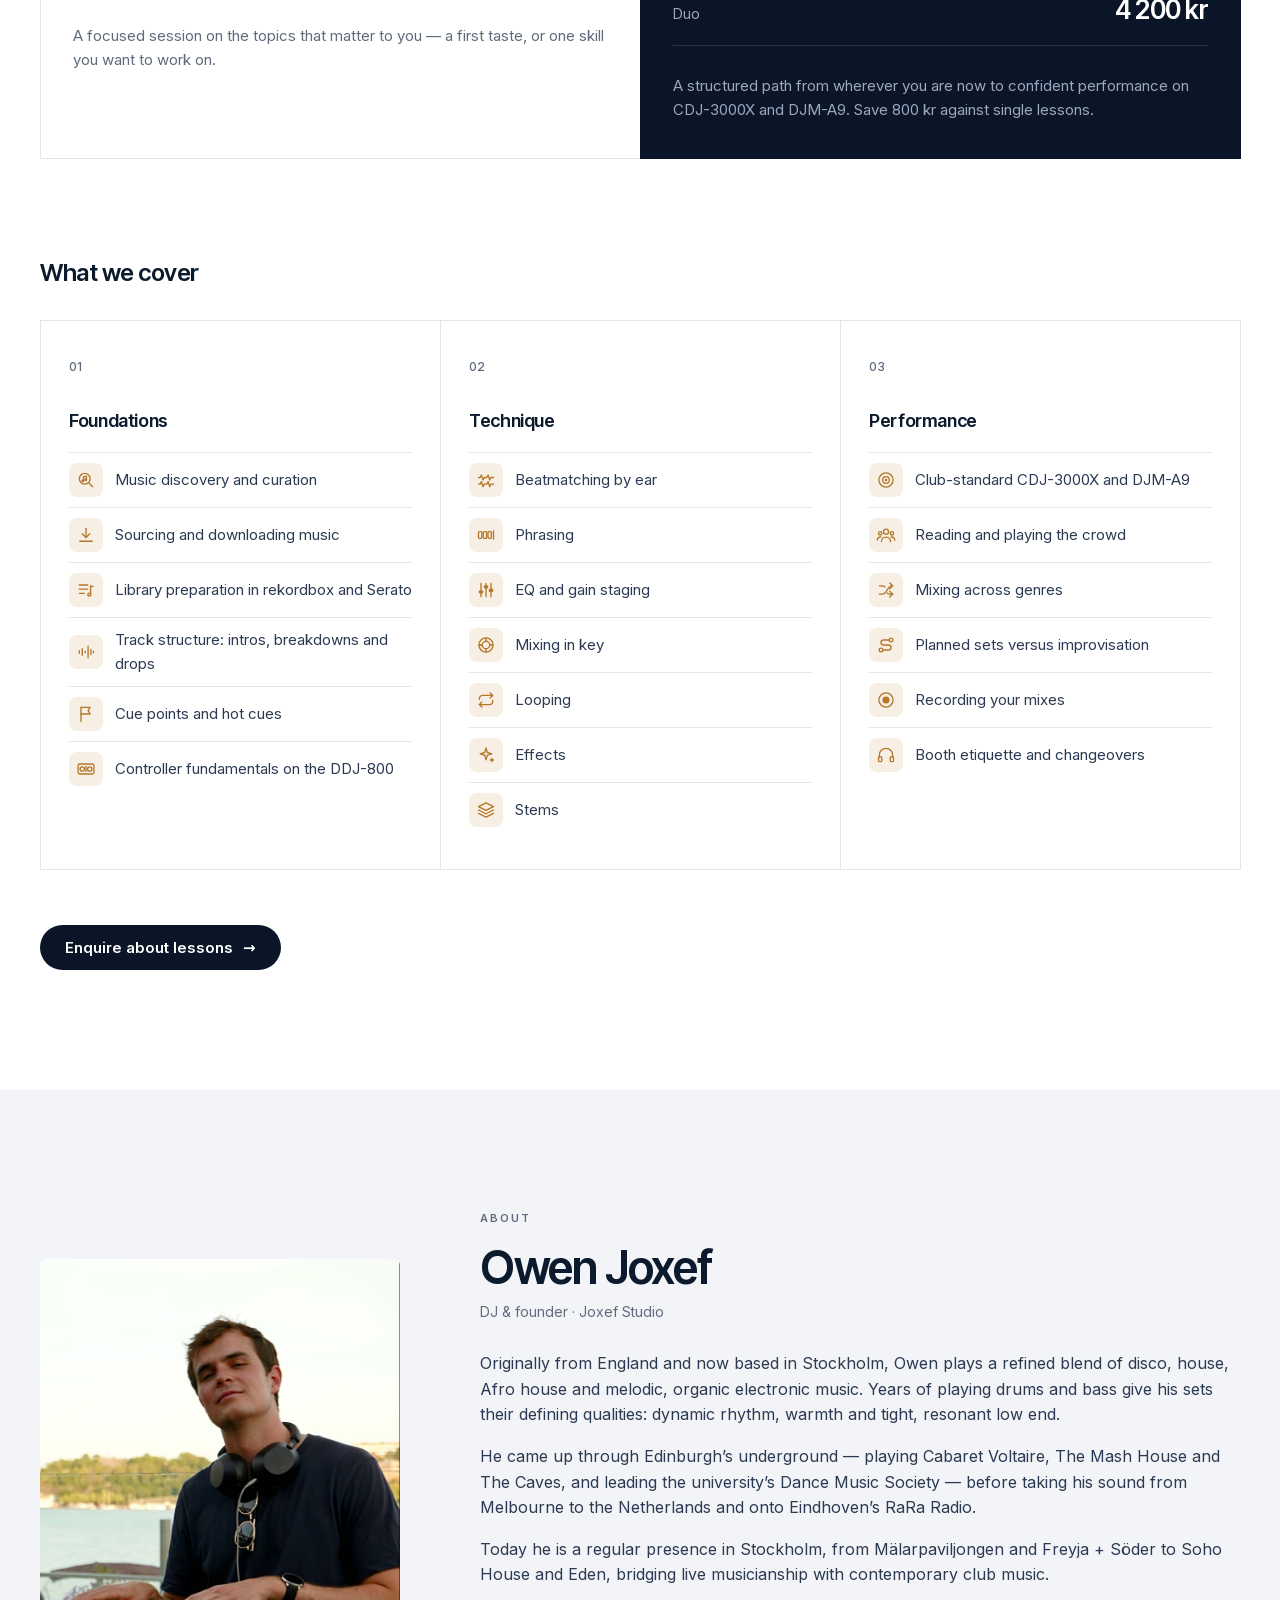
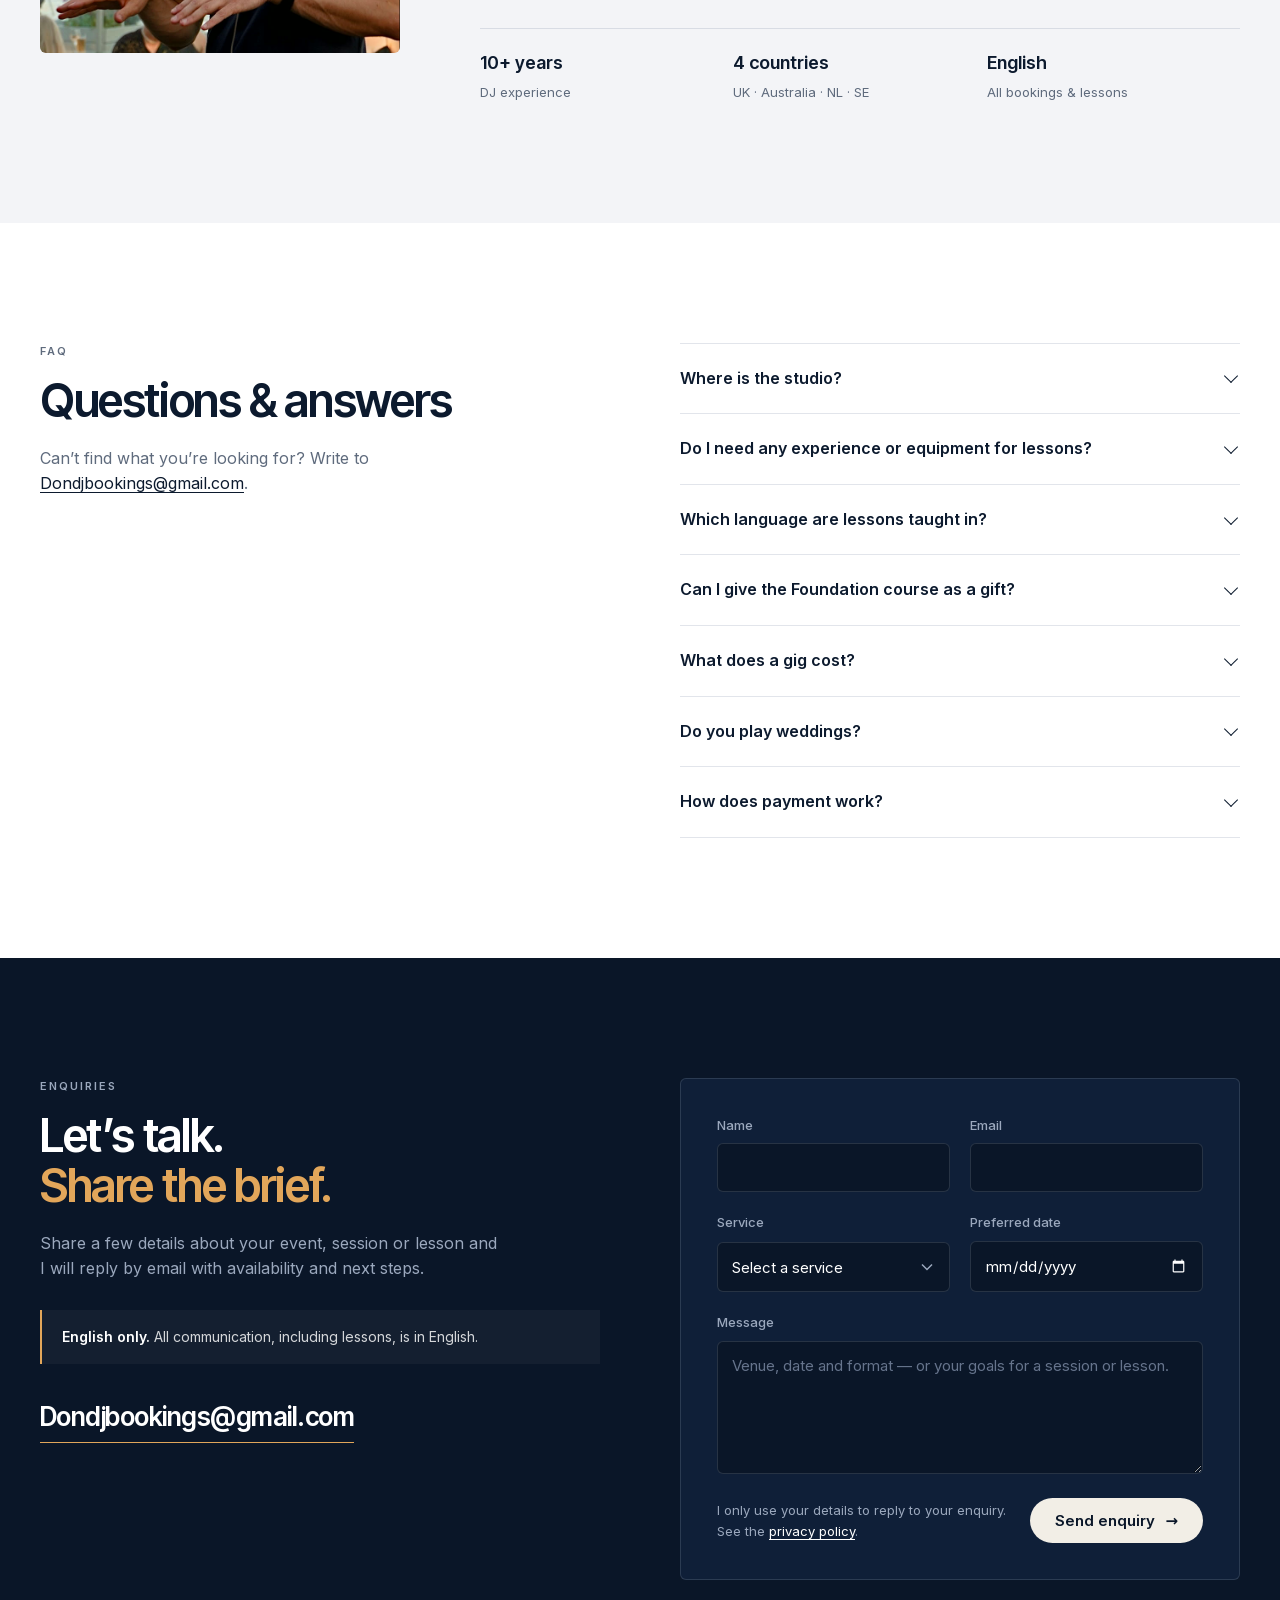
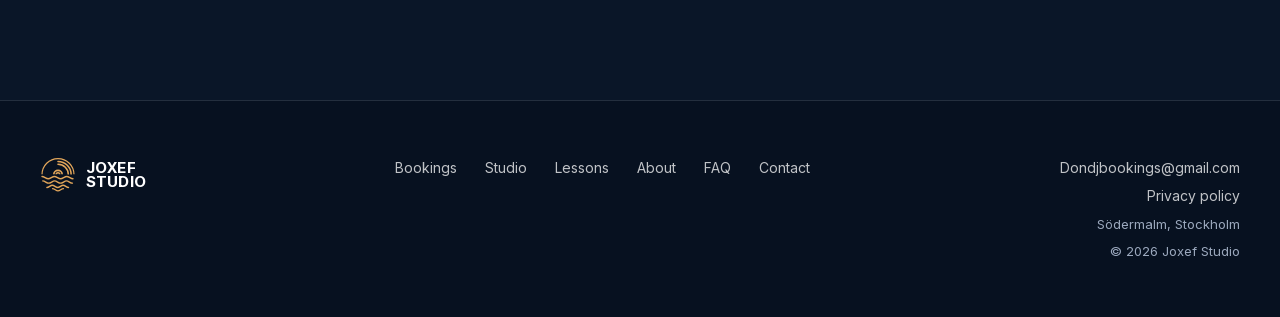
==== commit d7a98c7c: "New DJ bookings heading: Built on groove. Played for the moment. Co-authored-by: Cursor <cursoragent" ====
--- a/index.html
+++ b/index.html
@@ -217,8 +217,8 @@
           <div>
             <p class="eyebrow reveal">DJ bookings</p>
             <h2 class="section-title reveal">
-              Selected for the room.<br />
-              <span class="accent">Built for the floor.</span>
+              Built on groove.<br />
+              <span class="accent">Played for the moment.</span>
             </h2>
             <p class="body-lg reveal">
               Rooted in years of playing drums and bass, Owen’s sets are
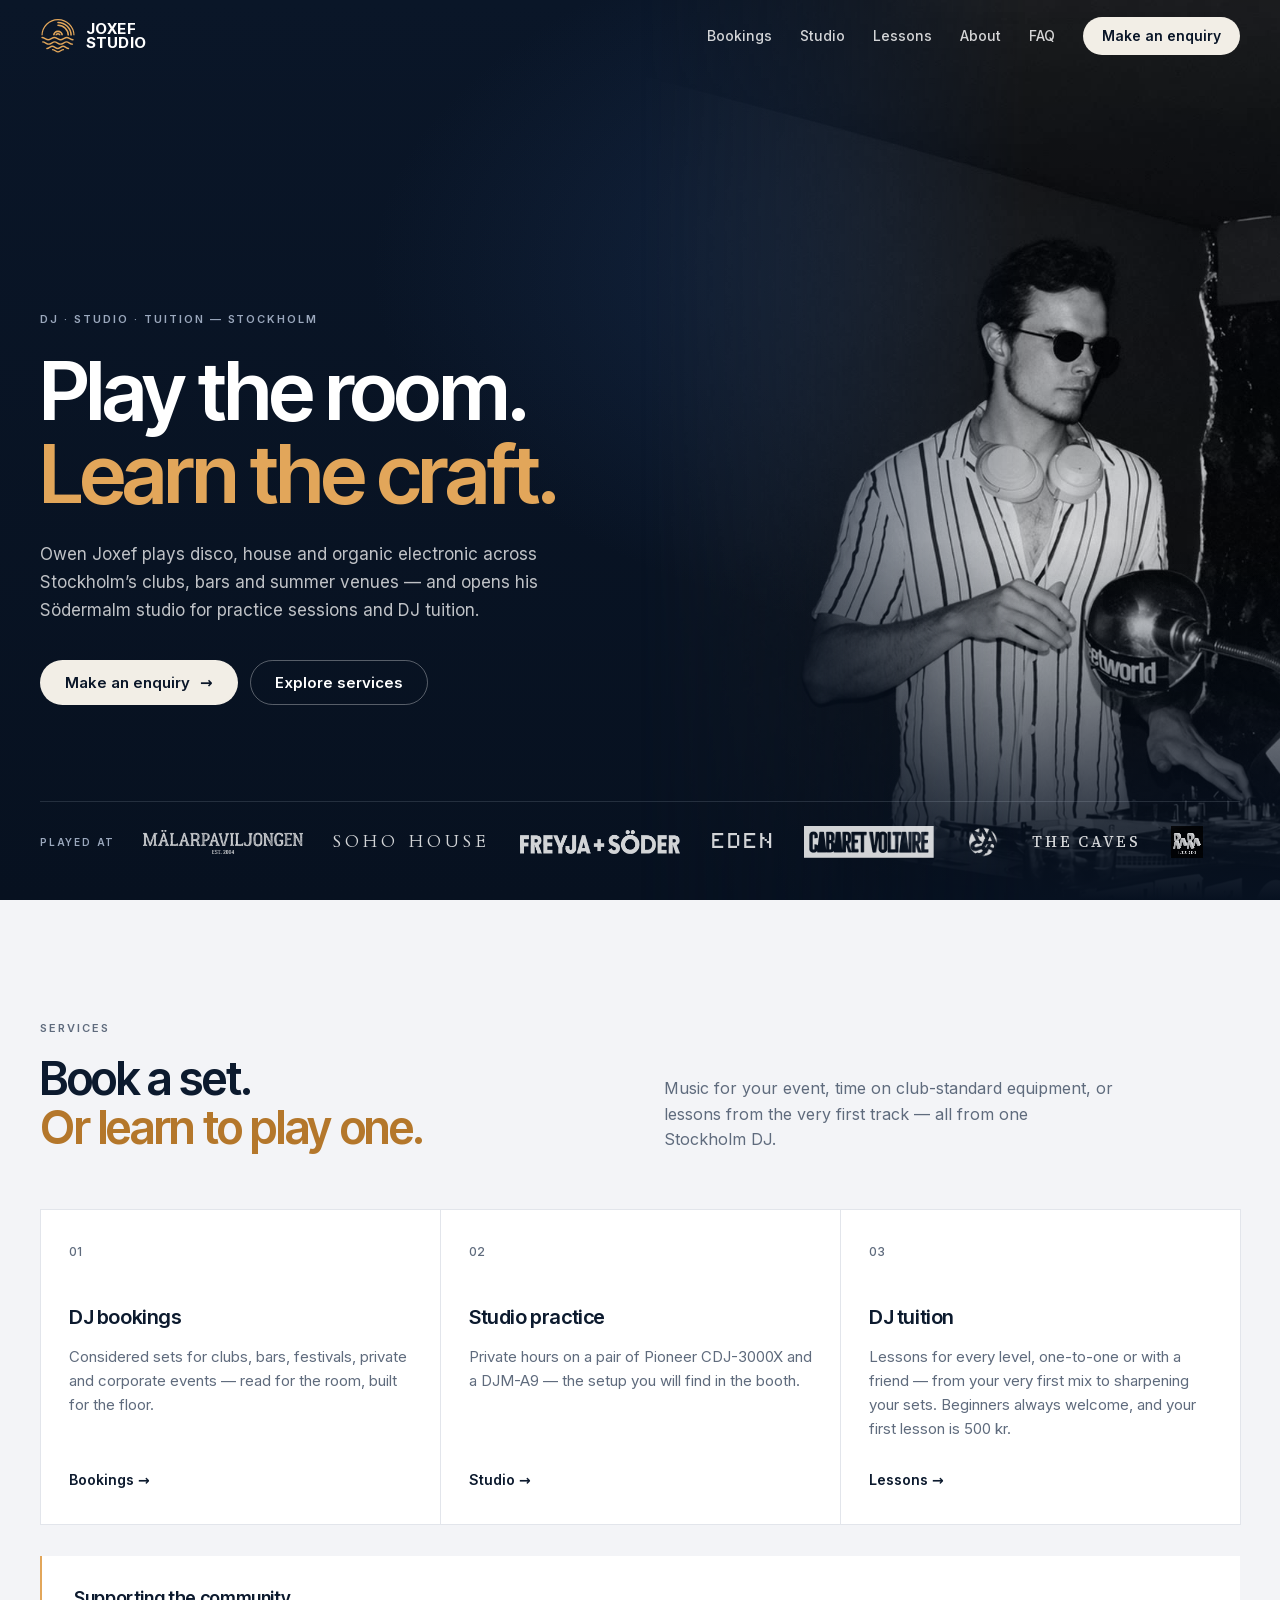
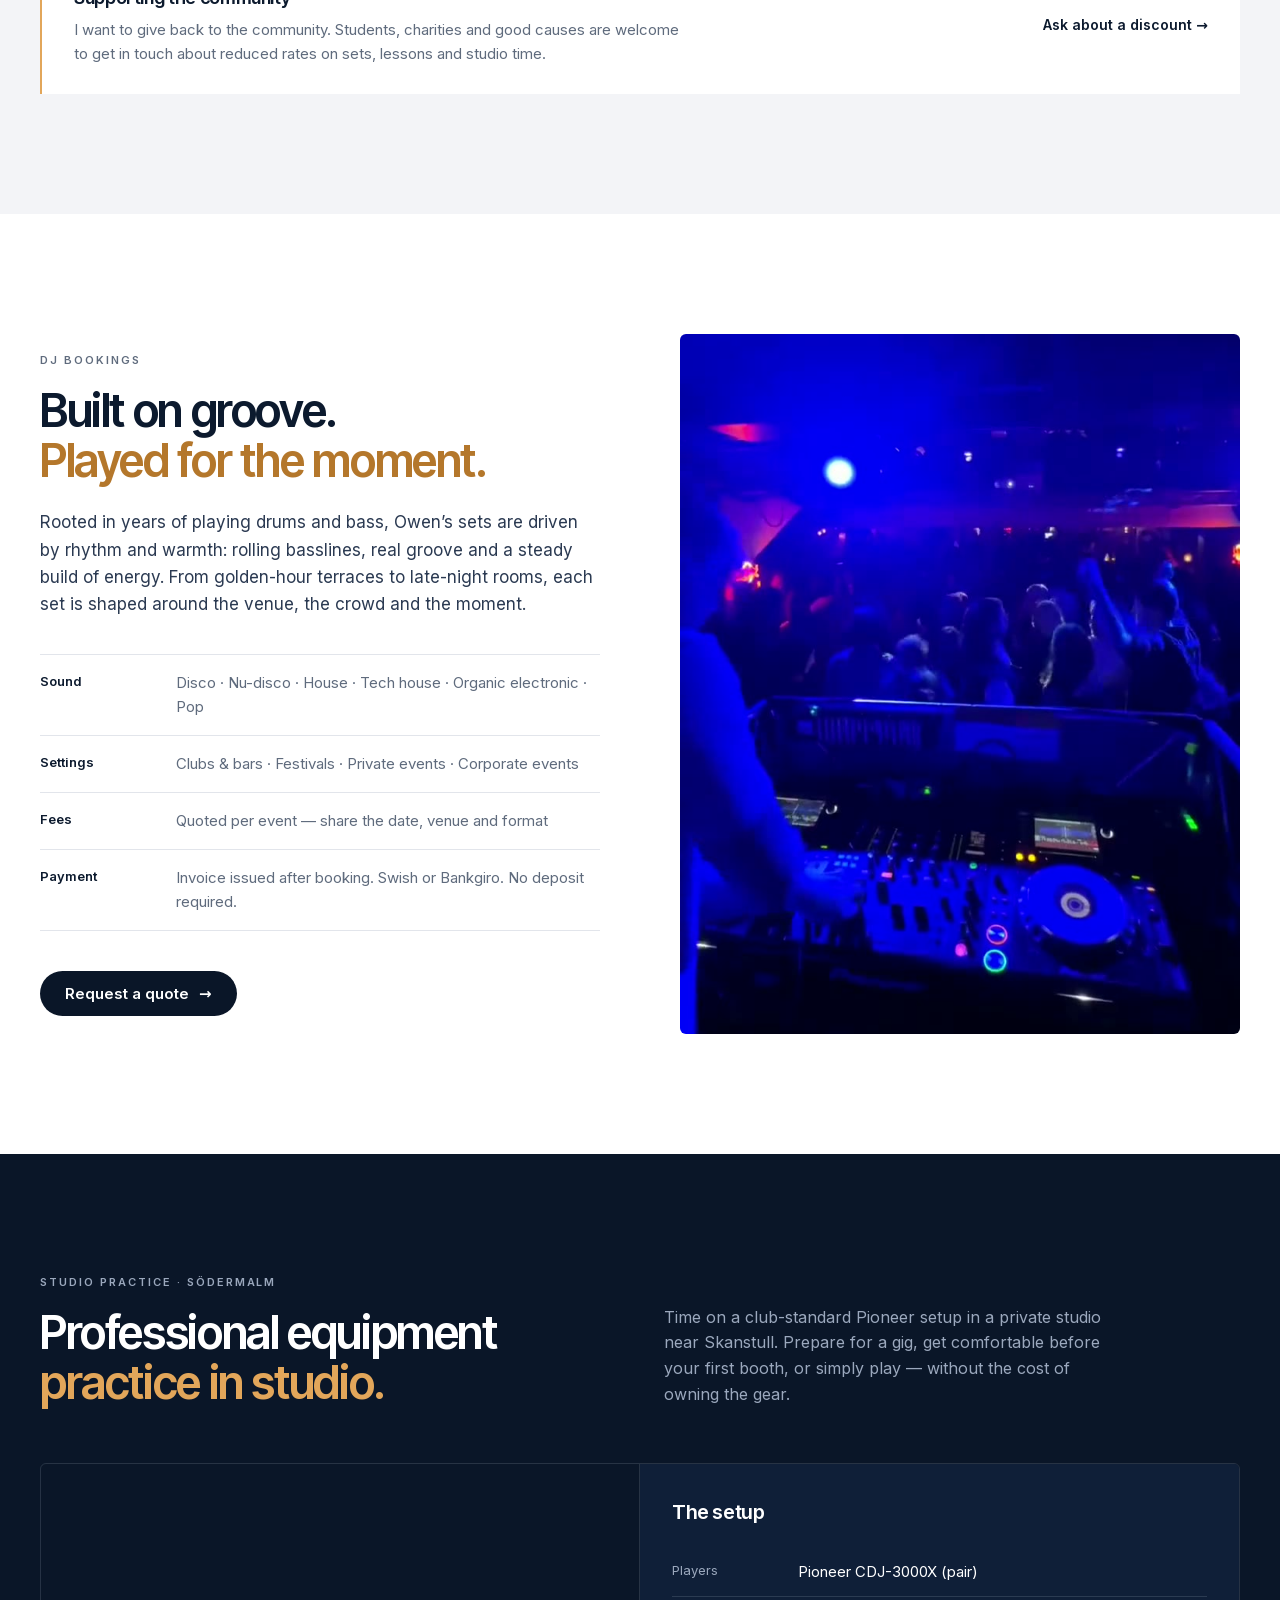
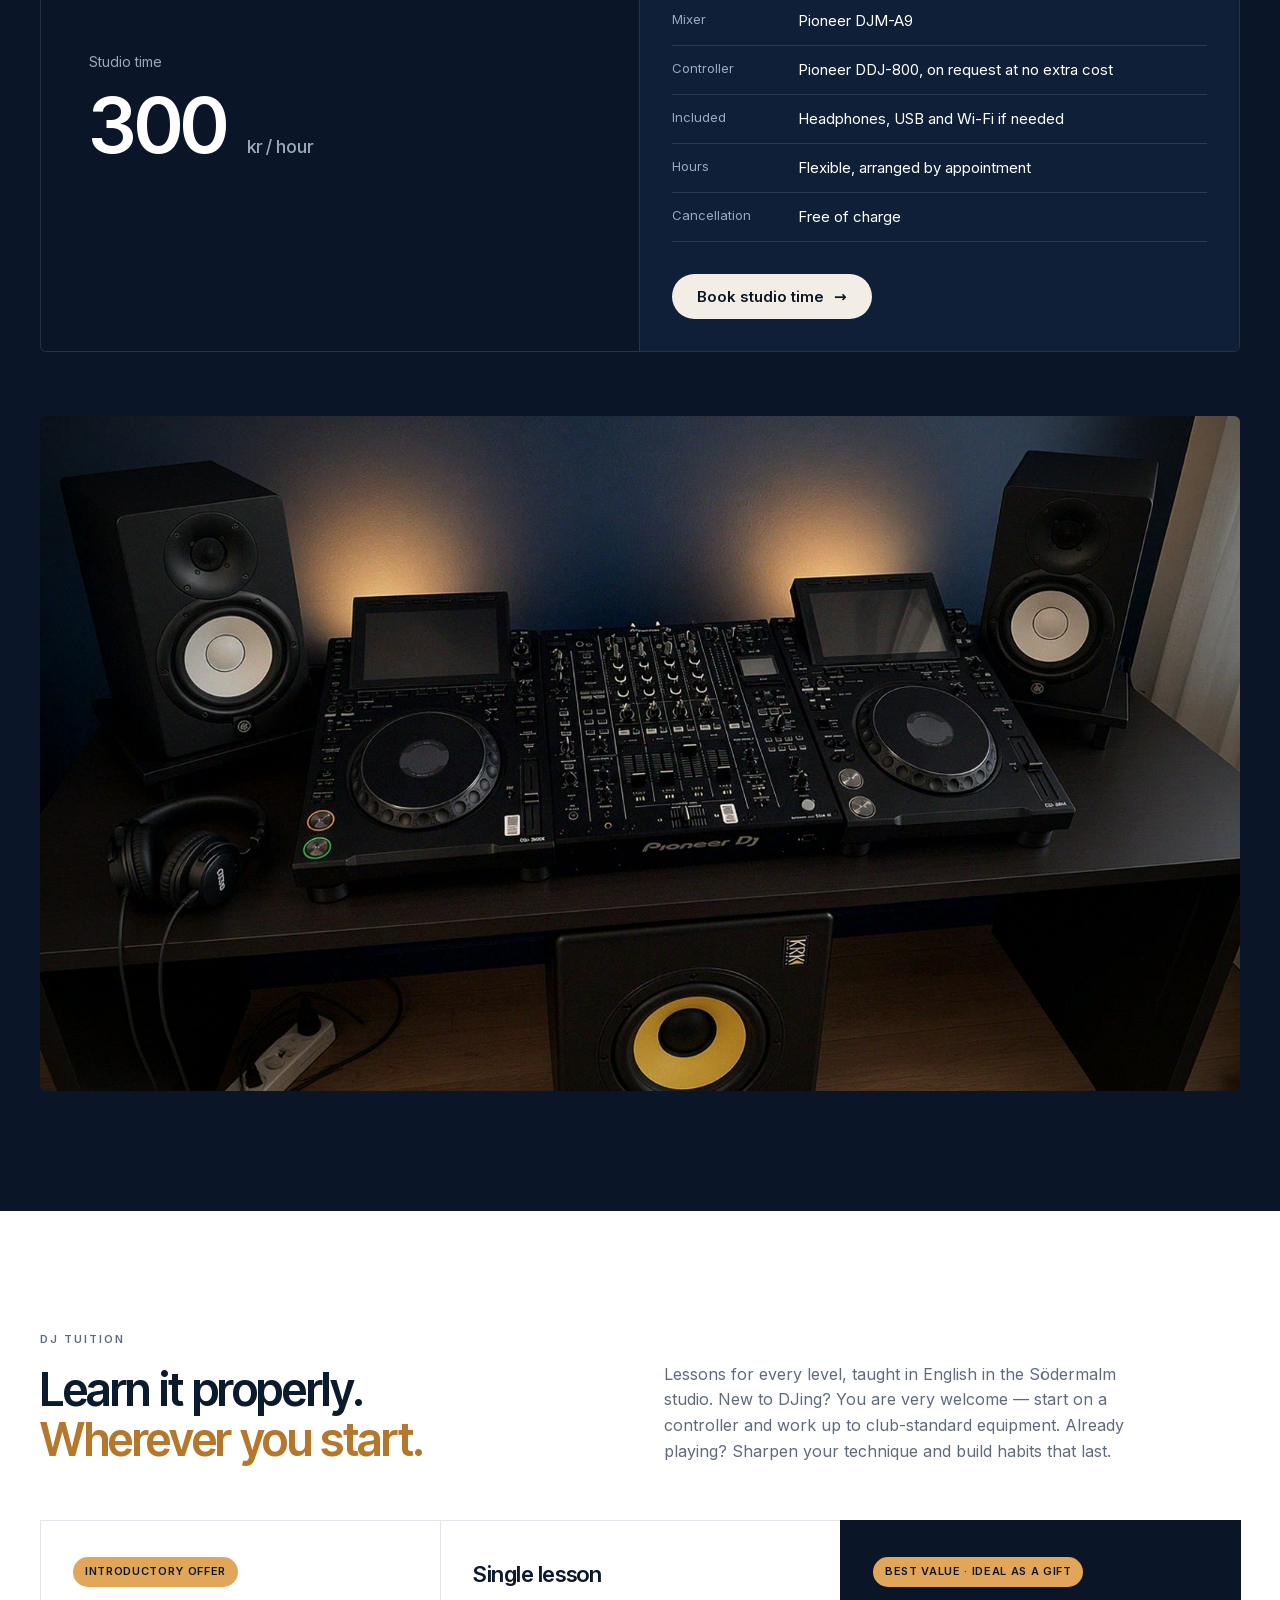
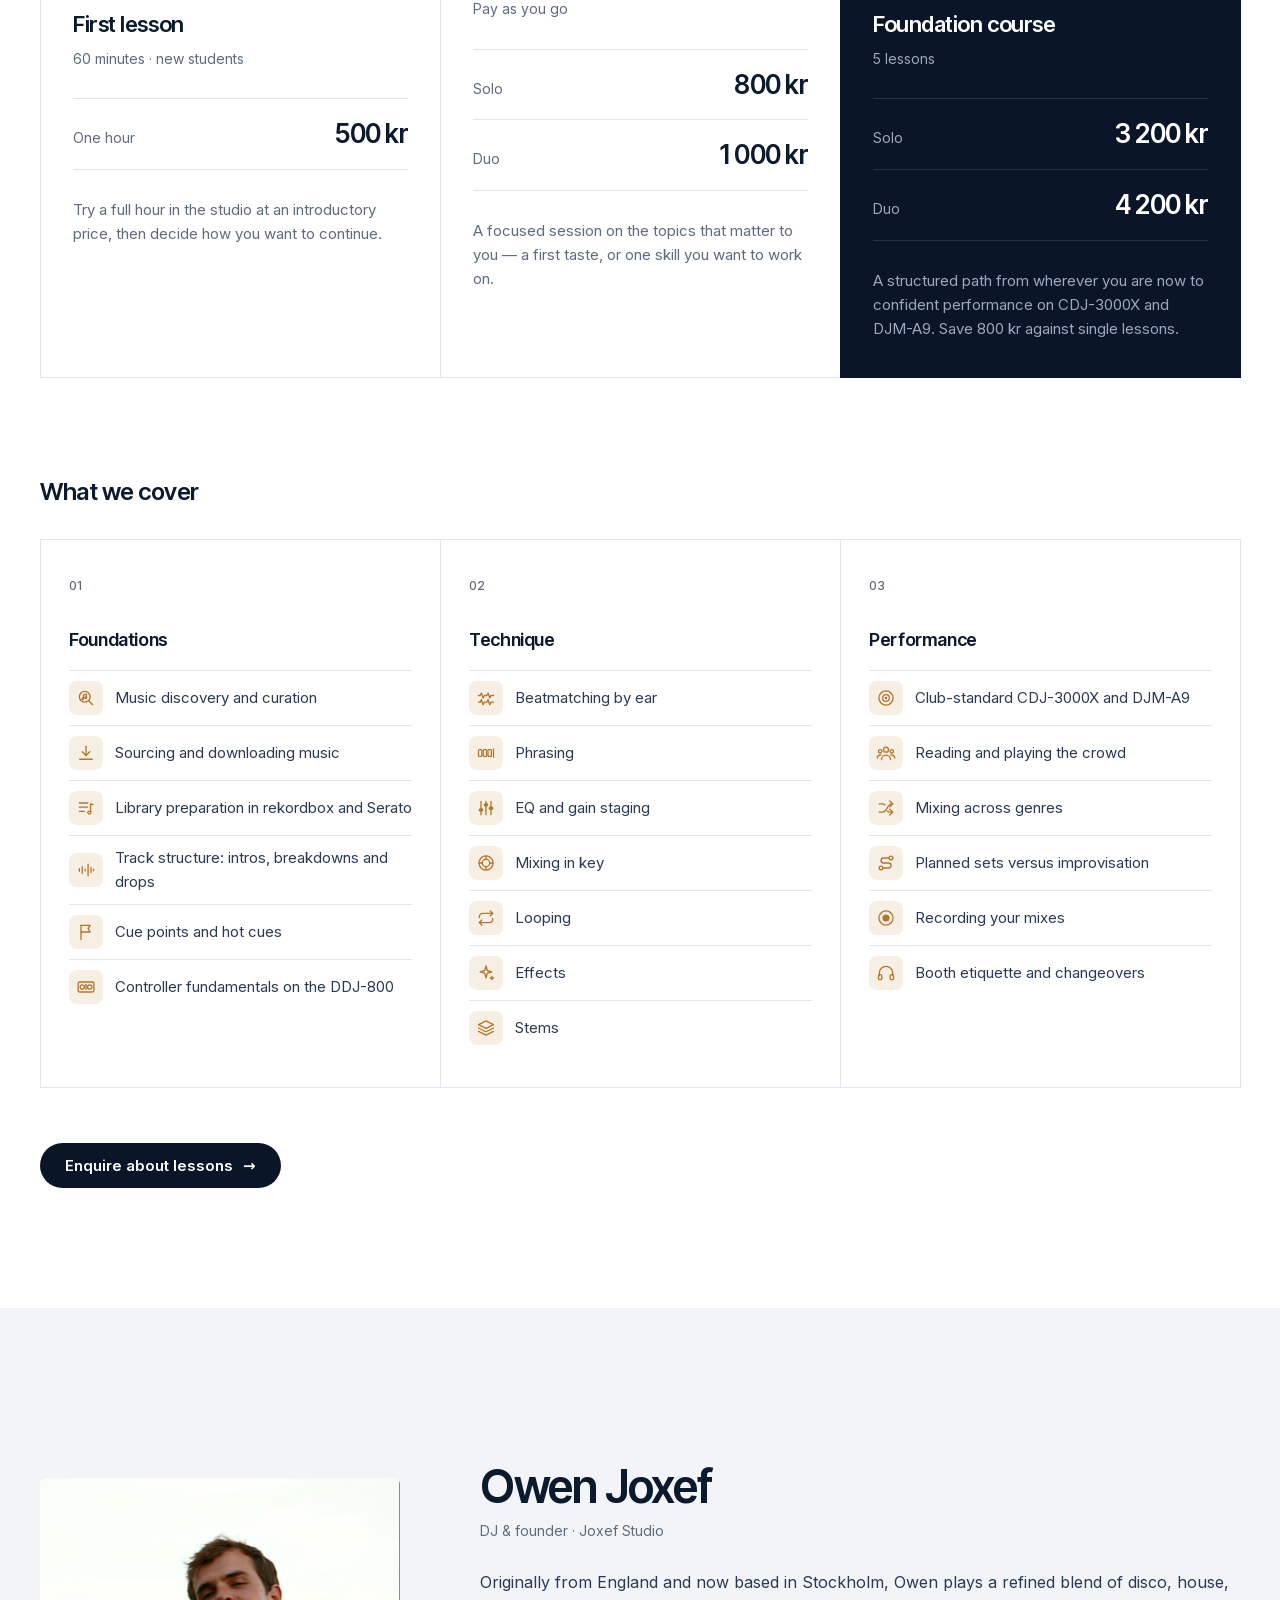
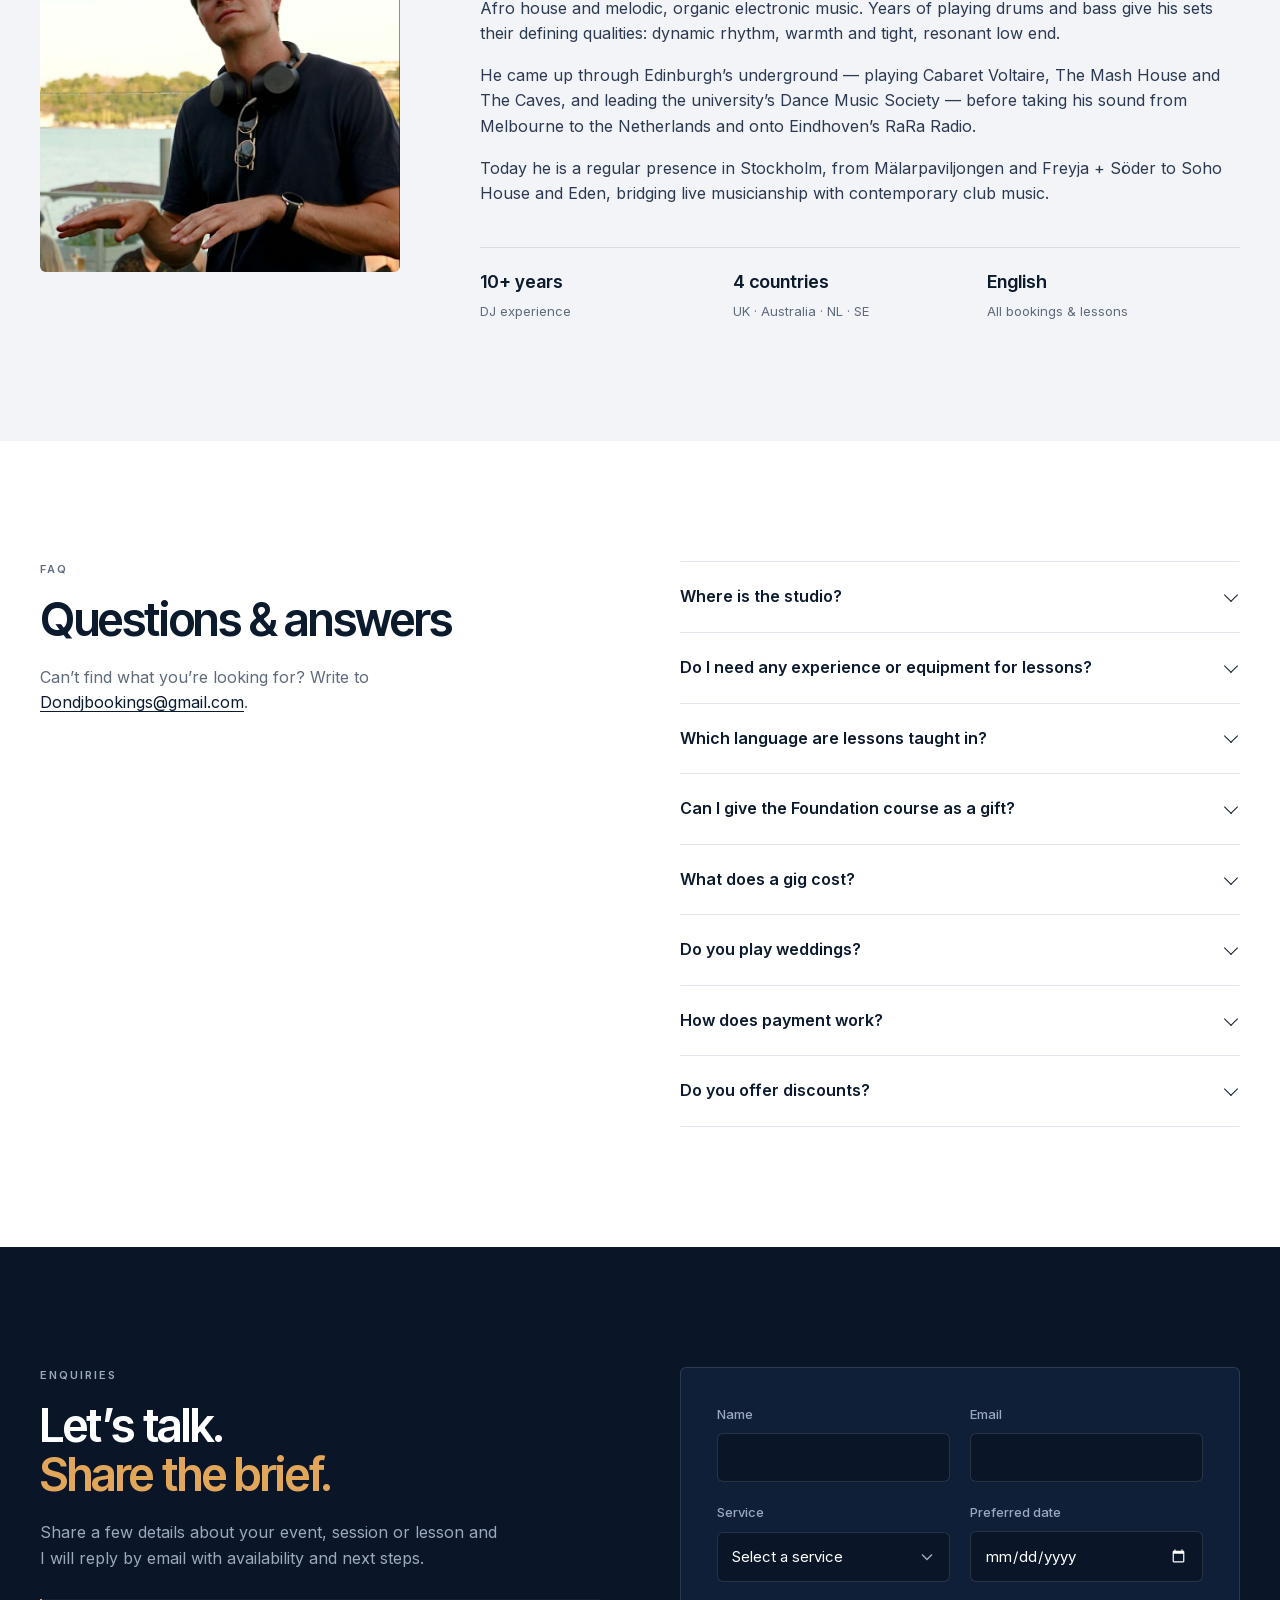
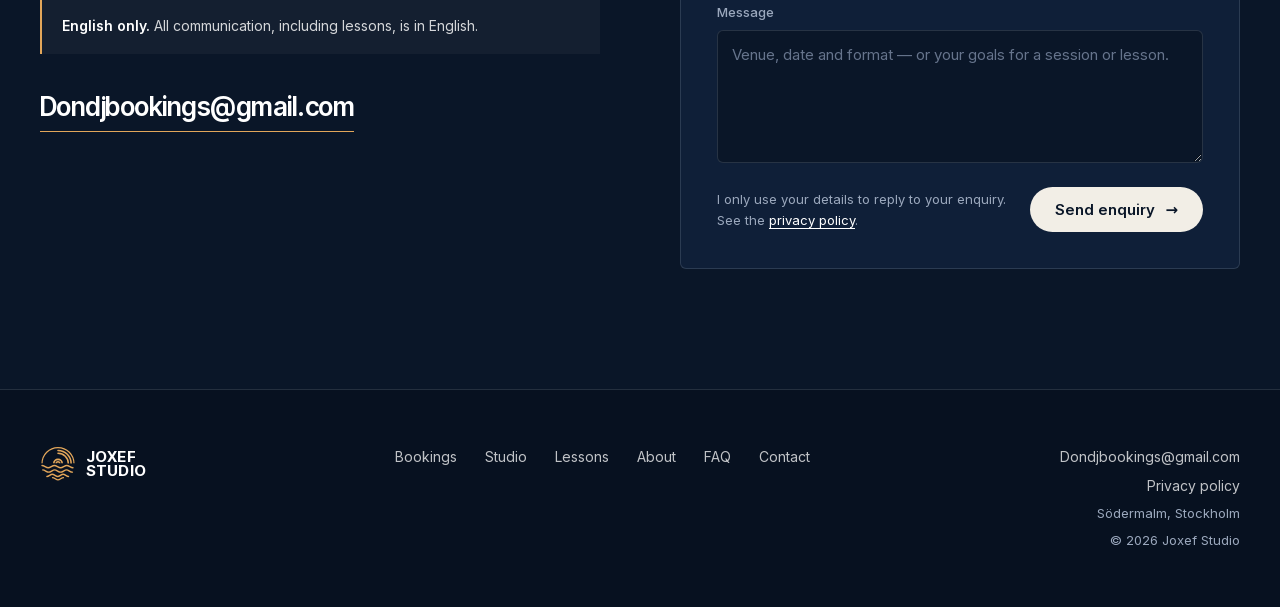
==== commit 70de71d3: "Add community discounts, 500 kr first lesson offer, 300 kr/hour studio rate Co-authored-by: Cursor <" ====
--- a/index.html
+++ b/index.html
@@ -11,7 +11,7 @@
     <meta name="theme-color" content="#0a1628" />
     <link rel="icon" href="assets/favicon.svg?v=4" type="image/svg+xml" />
     <link rel="preload" href="assets/fonts/inter.woff2" as="font" type="font/woff2" crossorigin />
-    <link rel="stylesheet" href="styles.css?v=8" />
+    <link rel="stylesheet" href="styles.css?v=9" />
   </head>
   <body>
     <a class="skip-link" href="#main">Skip to content</a>
@@ -203,9 +203,23 @@
               <h3>DJ tuition</h3>
               <p>
                 Lessons for every level, one-to-one or with a friend — from your very first
-                mix to sharpening your sets. Beginners always welcome.
+                mix to sharpening your sets. Beginners always welcome, and your first lesson
+                is 500&nbsp;kr.
               </p>
               <span class="card-more">Lessons <span aria-hidden="true">→</span></span>
+            </a>
+          </div>
+
+          <div class="community reveal">
+            <div>
+              <h3>Supporting the community</h3>
+              <p>
+                I want to give back to the community. Students, charities and good causes are
+                welcome to get in touch about reduced rates on sets, lessons and studio time.
+              </p>
+            </div>
+            <a class="card-more" href="#contact" data-service="Community rate">
+              Ask about a discount <span aria-hidden="true">→</span>
             </a>
           </div>
         </div>
@@ -290,7 +304,7 @@
             <div class="rates rates-single reveal">
               <div class="rate">
                 <span class="rate-label">Studio time</span>
-                <span class="rate-value">350 <small>kr / hour</small></span>
+                <span class="rate-value">300 <small>kr / hour</small></span>
               </div>
             </div>
 
@@ -338,7 +352,20 @@
             </p>
           </div>
 
-          <div class="grid grid-2 pricing">
+          <div class="grid grid-3 pricing">
+            <article class="plan reveal">
+              <span class="plan-badge">Introductory offer</span>
+              <h3>First lesson</h3>
+              <p class="plan-sub">60 minutes · new students</p>
+              <div class="plan-prices">
+                <div><span>One hour</span><strong>500 kr</strong></div>
+              </div>
+              <p class="plan-text">
+                Try a full hour in the studio at an introductory price, then decide how you want
+                to continue.
+              </p>
+            </article>
+
             <article class="plan reveal">
               <h3>Single lesson</h3>
               <p class="plan-sub">Pay as you go</p>
@@ -511,6 +538,14 @@
               <p>
                 An invoice is issued after booking, payable by Swish or Bankgiro. No deposit is
                 required.
+              </p>
+            </details>
+            <details>
+              <summary>Do you offer discounts?</summary>
+              <p>
+                Yes. I want to support the community, so students, charities and good causes can
+                get in touch about reduced rates on sets, lessons and studio time. Just mention it
+                in your enquiry.
               </p>
             </details>
           </div>
@@ -574,9 +609,11 @@
                   <option value="" disabled selected>Select a service</option>
                   <option value="DJ booking">DJ booking</option>
                   <option value="Studio practice">Studio practice</option>
+                  <option value="First lesson">First lesson — 500 kr offer</option>
                   <option value="Lessons">Lessons — single</option>
                   <option value="Foundation course">Foundation course (5 lessons)</option>
                   <option value="Gift">Gift — Foundation course</option>
+                  <option value="Community rate">Student, charity or community rate</option>
                   <option value="Other">Other</option>
                 </select>
               </label>
--- a/styles.css
+++ b/styles.css
@@ -551,15 +551,10 @@
   gap: 0;
 }
 
-.grid-2 {
-  grid-template-columns: repeat(2, 1fr);
-}
-
 .grid-3 {
   grid-template-columns: repeat(3, 1fr);
 }
 
-.grid-2 > *,
 .grid-3 > * {
   border: 1px solid var(--line);
   margin: 0 -1px -1px 0;
@@ -613,6 +608,43 @@
 }
 
 .card-link:hover .card-more span {
+  transform: translateX(4px);
+}
+
+.community {
+  display: grid;
+  grid-template-columns: 1fr auto;
+  gap: 16px 40px;
+  align-items: center;
+  margin-top: 32px;
+  padding: 28px 32px;
+  background: var(--paper);
+  border-left: 2px solid var(--accent);
+}
+
+.community h3 {
+  font-size: 18px;
+}
+
+.community p {
+  max-width: 620px;
+  margin-top: 6px;
+  font-size: 15px;
+  color: var(--muted);
+}
+
+.community .card-more {
+  margin: 0;
+  padding: 0;
+  text-decoration: none;
+}
+
+.community .card-more span {
+  display: inline-block;
+  transition: transform 0.25s var(--ease);
+}
+
+.community .card-more:hover span {
   transform: translateX(4px);
 }
 
@@ -1281,8 +1313,11 @@
     gap: 48px;
   }
 
-  .grid-2,
   .grid-3 {
+    grid-template-columns: 1fr;
+  }
+
+  .community {
     grid-template-columns: 1fr;
   }
 
